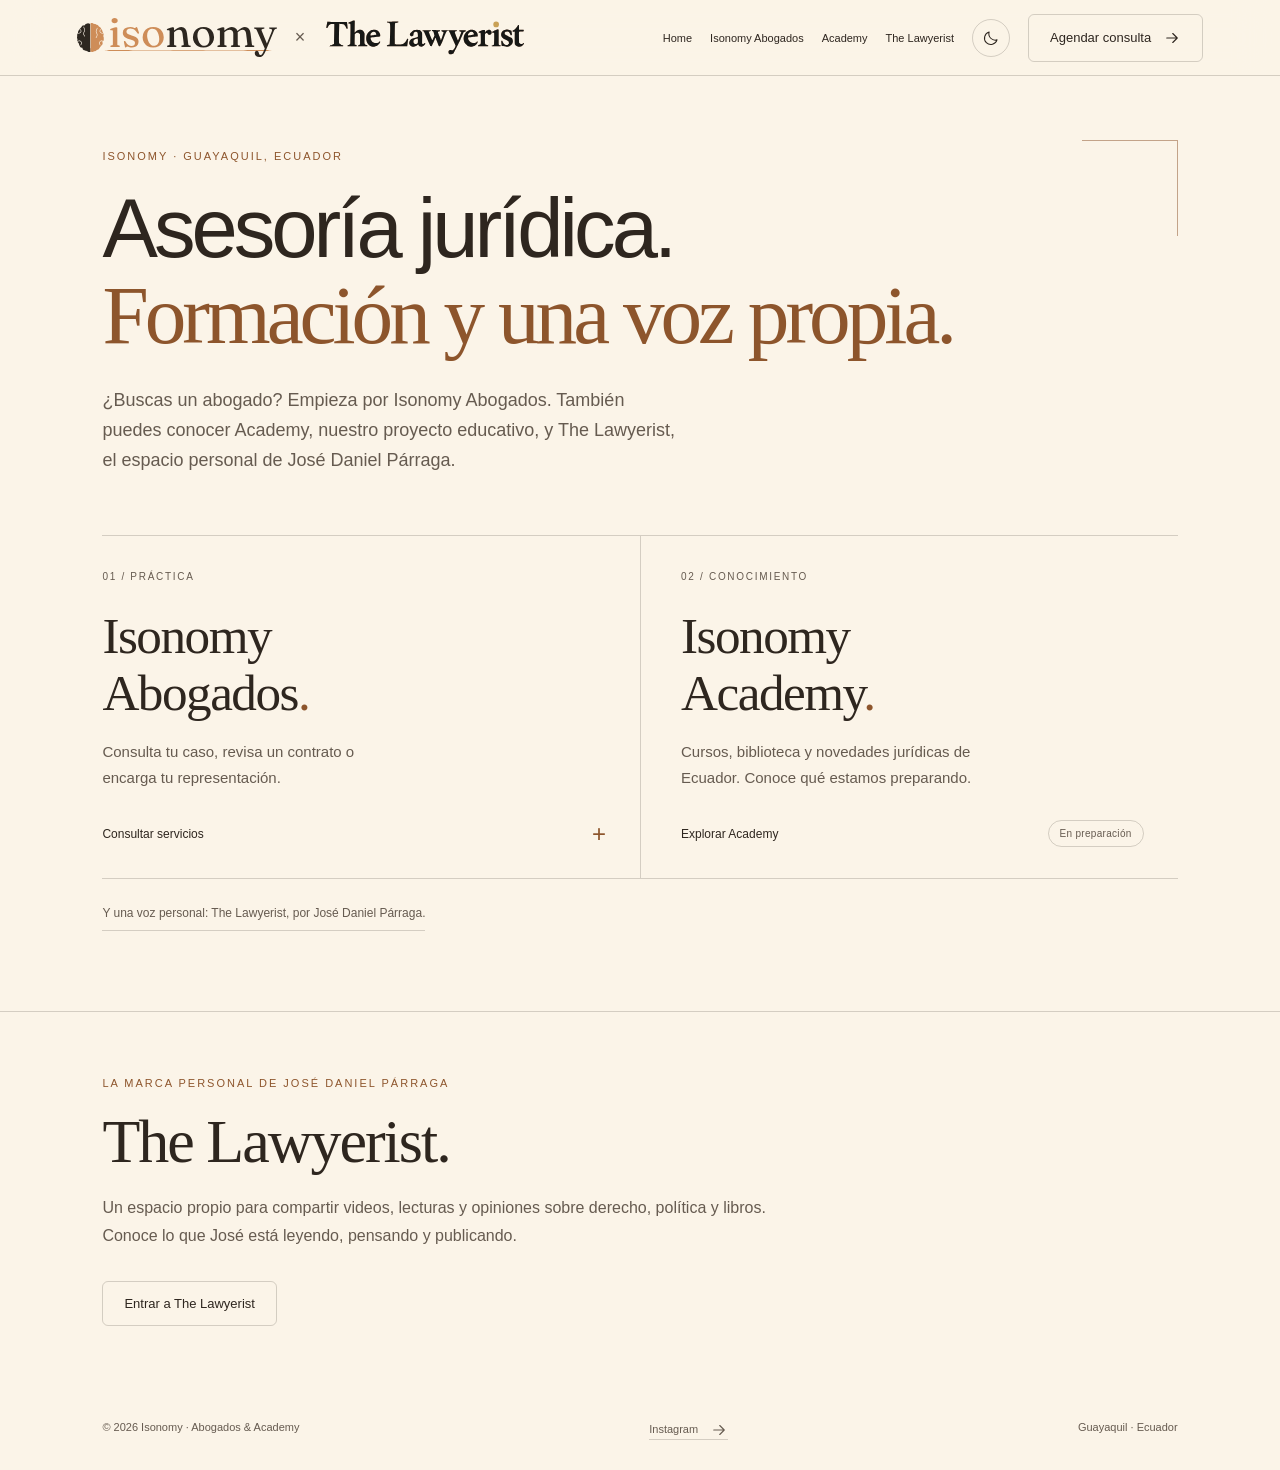
==== index.html @ 2bca85eb "Restore previous typefaces with upright heading emphasis" ====
<!doctype html><html lang="es"><head><meta charset="utf-8"><meta name="viewport" content="width=device-width,initial-scale=1"><title>Isonomy · Abogados y Academy</title><meta name="description" content="Estudio jurídico en Guayaquil y proyecto de formación jurídica. Conoce Isonomy Abogados, Academy y The Lawyerist."><link rel="icon" href="/assets/favicon.png"><link rel="canonical" href="https://isonomy.ec/"><script>try{const t=localStorage.getItem('isonomy-theme');document.documentElement.dataset.theme=t==='light'||t==='dark'?t:(matchMedia('(prefers-color-scheme:dark)').matches?'dark':'light')}catch(e){}</script><style>
:root{--bg:#101213;--ink:#eff0ed;--muted:#9b9f9f;--copper:#bb9270}*{box-sizing:border-box}html{scroll-behavior:smooth}body{margin:0;background:var(--bg);color:var(--ink);font-family:Arial,Helvetica,sans-serif}a{color:inherit;text-decoration:none}nav{height:76px;position:fixed;inset:0 0 auto;z-index:20;padding:0 6%;display:flex;align-items:center;justify-content:space-between;background:#101213dc;backdrop-filter:blur(20px);border-bottom:1px solid #ffffff16}.brand{font-size:28px;letter-spacing:-1.7px;font-weight:600}.links{display:flex;gap:27px;align-items:center;font-size:12px}.button{display:inline-flex;align-items:center;justify-content:center;padding:14px 21px;border:1px solid #ffffff35;border-radius:6px;font-size:13px}.button.primary{background:var(--ink);color:var(--bg);border-color:var(--ink)}.scroll-story{height:340svh;position:relative}.stage{position:sticky;top:0;height:100svh;overflow:hidden;display:flex;align-items:center;justify-content:center;background:radial-gradient(ellipse at 65% 55%,#35302980,transparent 60%)}.stagecopy{position:absolute;left:8%;top:23%;width:45%;z-index:2}.eyebrow{font-size:11px;letter-spacing:2px;text-transform:uppercase;color:var(--copper)}h1{font-size:clamp(48px,6vw,88px);line-height:1.01;letter-spacing:-5px;margin:20px 0;font-weight:500}.stagecopy p{font-size:16px;line-height:1.7;max-width:350px;color:var(--muted)}.scene{position:absolute;left:53%;top:27%;width:36vw;height:36vw;max-height:470px;max-width:470px;perspective:1000px}.frame{position:absolute;inset:10%;border:1px solid #bb927085;transform:rotate(45deg);box-shadow:0 0 55px #bb92700a}.frame:nth-child(2){inset:20%;border-color:#eff0ed70}.frame:nth-child(3){inset:30%;background:#bb927018}.axis{position:absolute;width:1px;background:linear-gradient(transparent,#bb9270,transparent);height:140%;top:-20%;left:50%;transform:rotate(45deg)}.chapter{position:absolute;inset:0;display:flex;align-items:center;justify-content:center;pointer-events:none;text-align:center;opacity:0;z-index:3}.chapter h2{font-size:clamp(42px,6vw,86px);line-height:1.04;letter-spacing:-3px;font-weight:500;margin:20px 0}.chapter p{color:var(--muted);max-width:500px;margin:24px auto;line-height:1.8}.chapter span{color:var(--copper)}.progress{position:absolute;bottom:34px;left:8%;right:8%;display:flex;justify-content:space-between;font-size:10px;letter-spacing:1.5px;color:#a3a5a3}.progress-track{position:absolute;bottom:0;height:2px;width:100%;background:#ffffff10}.progress-track i{display:block;height:100%;width:0;background:var(--copper)}section[id]{scroll-margin-top:76px}.content{padding:110px 8%}.head{display:flex;justify-content:space-between;align-items:end;gap:45px;margin-bottom:60px}h2{font-size:clamp(36px,4.5vw,64px);line-height:1.1;letter-spacing:-2px;font-weight:500;margin:20px 0}.head p{max-width:350px;line-height:1.8;color:var(--muted);font-size:15px}.services{background:#ededE7;color:#1d2325}.services .head p,.services article p{color:#666d6d}.services article{padding:34px 0;border-top:1px solid #1d232526;display:grid;grid-template-columns:55px 1fr 1fr;gap:24px}.services article span{color:#8e6748;font-size:12px}h3{font-size:25px;font-weight:400;letter-spacing:-.8px;margin:0}.services article p{margin:0;font-size:14px;line-height:1.8}.about{display:grid;grid-template-columns:1fr 1fr;gap:10%;align-items:center}.about img{width:100%;max-height:620px;object-fit:contain}.about p{color:var(--muted);line-height:1.9;font-size:15px}.lawyerist{border-top:1px solid #ffffff16}.media-grid{display:grid;grid-template-columns:1fr 1fr;gap:40px}.video-box{display:grid;grid-template-columns:minmax(180px,290px) 1fr;gap:28px;align-items:center}.video-box video{width:100%;aspect-ratio:9/16;object-fit:contain;background:#000;border-radius:10px}.media-copy p{font-size:14px;line-height:1.8;color:var(--muted)}.social-list{display:flex;flex-direction:column;justify-content:center}.social-list a{padding:27px 0;border-bottom:1px solid #ffffff20;font-size:19px;line-height:1.5}.social-list a small{display:block;color:var(--copper);font-size:10px;letter-spacing:1.5px;margin-bottom:8px}.contact{background:#bb9270;color:#171b1d;padding:110px 8%;display:flex;justify-content:space-between;align-items:center;gap:40px}.contact p{line-height:1.7}.contact .eyebrow{color:#46382c}.contact .button{background:#171b1d;color:white;border:none}.contact h2{font-size:clamp(45px,6vw,85px)}footer{padding:30px 8%;display:flex;justify-content:space-between;gap:20px;color:var(--muted);font-size:11px}.reveal{transition:opacity .75s,transform .75s}.js .reveal.visible{opacity:1;transform:none}a:focus-visible{outline:2px solid var(--copper);outline-offset:5px}@media(max-width:850px){.links a:not(.button){display:none}.stagecopy{left:7%;top:18%;width:86%}h1{font-size:58px;letter-spacing:-3px}.scene{top:54%;left:25%;width:50vw;height:50vw}.stagecopy p{font-size:14px}.stagecopy .button{padding:11px 16px}.chapter{padding:0 7%}.chapter h2{font-size:48px}.chapter p{font-size:14px}.content{padding:75px 7%}.head{display:block;margin-bottom:40px}.services article{grid-template-columns:25px 1fr;gap:15px}.services article p{grid-column:2}.about{grid-template-columns:1fr;gap:40px}.about img{max-height:470px}.media-grid{grid-template-columns:1fr}.video-box{grid-template-columns:1fr}.video-box video{max-width:330px;margin:auto}.contact{display:block;padding:75px 7%}footer{flex-wrap:wrap}.scroll-story{height:300svh}}@media(prefers-reduced-motion:reduce){html{scroll-behavior:auto}.scroll-story{height:100svh}.chapter{display:none}.js .reveal{opacity:1;transform:none;transition:none}}

/* Identidad y continuidad — 07/10/2026 */
:root{--bg:#211e1b;--ink:#fcf7ec;--muted:#bbb3a8;--copper:#ce8d58}
nav{background:#211e1bef}.brand img{display:block;width:210px;height:auto}.scroll-story{height:340svh}.stage{background:radial-gradient(ellipse at 72% 50%,#51403265,transparent 65%)}.stage:after{content:"";position:absolute;inset:auto 0 0;height:160px;background:linear-gradient(transparent,var(--bg));pointer-events:none}.scene{top:30%;left:58%;width:32vw;height:32vw;max-width:470px;max-height:470px}.frame{border-color:#ce8d5855;box-shadow:none}.frame:nth-child(2){border-color:#fcf7ec60}.frame:nth-child(3){background:transparent}.frame span{position:absolute;top:-20px;left:12px;letter-spacing:2px;font-size:9px;color:var(--muted)}.thinking{position:absolute;inset:25%;width:50%;height:50%;object-fit:contain;opacity:.12;filter:drop-shadow(0 0 20px #ce8d5814)}.axis{opacity:.3}.scene-caption{position:absolute;bottom:-45px;width:100%;text-align:center;font-size:11px;letter-spacing:1px;color:var(--muted)}.personal-credit{display:block;margin-top:24px;color:var(--muted);font-size:11px;line-height:1.7}.chapter{inset:auto;left:8%;top:30%;width:46%;height:auto;text-align:left;display:block}.chapter h2{font-size:clamp(38px,4.7vw,70px)}.chapter p{margin:24px 0;max-width:400px}.progress-track{display:none}.services{background:var(--bg);color:var(--ink);padding-top:80px}.services .head p,.services article p{color:var(--muted)}.services article{border-color:#fcf7ec25}.services article span{color:var(--copper)}.about{position:relative;border-top:1px solid #fcf7ec16}.about img{height:auto;border-radius:3px}.mirror{transform:scaleX(-1)}.lawyerist{background:#f3e5b0;color:#29231c;border:0}.lawyerist .head p,.lawyerist .media-copy p{color:#625a46}.lawyerist .eyebrow,.lawyerist .social-list a small{color:#79532e}.lawyerist-logo{width:min(300px,75vw);height:auto;display:block;margin-bottom:24px}.lawyerist .social-list a{border-color:#29231c30}.contact{background:#29231c;color:var(--ink);border-top:1px solid #ce8d5850}.contact .eyebrow{color:var(--copper)}.contact .button{background:var(--ink);color:var(--bg)}
@media(max-width:850px){nav{height:70px;padding:0 7%}.brand img{width:160px}.links{gap:10px}.links .button{font-size:11px;padding:11px}.scroll-story{height:310svh}.stagecopy{top:15%;width:86%}h1{font-size:clamp(40px,8vw,58px);letter-spacing:-2px}.stagecopy p{max-width:330px}.personal-credit{margin-top:16px;font-size:10px}.scene{top:62%;left:32%;width:36vw;height:36vw}.scene-caption{bottom:-27px;font-size:9px}.chapter{left:7%;top:20%;width:86%;padding:0}.chapter h2{font-size:clamp(38px,7vw,52px)}.chapter p{max-width:350px}.frame span{font-size:7px;top:-15px}.thinking{inset:20%;width:60%;height:60%}.progress{font-size:8px;bottom:18px}.services{padding-top:60px}}
@media(prefers-reduced-motion:reduce){.scroll-story{height:100svh}.thinking{opacity:1}.frame,.axis{display:none}.chapter{display:none}}

/* Continuous document scroll and paired identity themes */
:root{color-scheme:dark;--line:#fcf7ec28;--nav:#211e1bef;--panel:#29231c;--law-bg:#29251d;--law-ink:#fcf7ec;--law-muted:#c8bca4;--accent:#ce8d58}
:root[data-theme="light"]{color-scheme:light;--bg:#fcf7ec;--ink:#29231c;--muted:#625b51;--copper:#8d552c;--line:#29231c30;--nav:#fcf7ecef;--panel:#f0e9dc;--law-bg:#f3e5b0;--law-ink:#29231c;--law-muted:#625a46;--accent:#9c6035}
nav{background:var(--nav);border-color:var(--line);gap:20px}.collaboration{display:flex;align-items:center;gap:22px;flex-shrink:0}.brand-separator{font-size:18px;color:var(--muted);font-weight:300}.theme-logo{display:block}.theme-logo img{display:block;width:100%;height:auto}.logo-light{display:none!important}[data-theme="light"] .logo-light{display:block!important}[data-theme="light"] .logo-dark{display:none!important}.isonomy-lockup{width:210px}.partner-brand .lawyerist-lockup{width:140px}.theme-toggle{width:38px;height:38px;border:1px solid var(--line);border-radius:50%;color:var(--ink);background:transparent;font-size:20px;cursor:pointer}.button{border-color:var(--line)}.button:focus-visible,.theme-toggle:focus-visible{outline:2px solid var(--copper);outline-offset:5px}.scroll-story{height:auto;overflow:clip}.story-row{position:relative;min-height:88svh;display:grid;grid-template-columns:1.15fr 1fr;align-items:center;gap:7%;padding:110px 8% 70px}.hero-row{min-height:100svh;padding-top:135px}.stagecopy{position:relative;left:auto;top:auto;width:auto}.scene{position:relative;left:auto;top:auto;width:100%;height:auto;aspect-ratio:1;max-width:470px;max-height:none;justify-self:center}.thinking{position:absolute;inset:25%;width:50%;height:50%;opacity:.24;filter:none}.frame{border-color:var(--line);transform:rotate(25deg)}.frame:nth-child(2){border-color:var(--muted)}.frame:nth-child(3){border-color:var(--copper);background:transparent}.process-copy h2{font-size:clamp(38px,4.5vw,68px)}.process-copy h2 span{color:var(--copper)}.process-copy p{max-width:430px;line-height:1.9;color:var(--muted);font-size:16px}.process-row{border-top:1px solid var(--line)}.scene-caption{bottom:-20px;color:var(--muted)}.scene-1 .thinking{opacity:.65}.scene-2 .thinking{opacity:1}.scene-2 .frame{opacity:.18}.services,.about,.contact{border-color:var(--line)}.services article{border-color:var(--line)}.contact{background:var(--panel)}.lawyerist{background:var(--law-bg);color:var(--law-ink)}.lawyerist .head p,.lawyerist .media-copy p{color:var(--law-muted)}.lawyerist .eyebrow,.lawyerist .social-list a small{color:var(--copper)}.lawyerist .social-list a{border-color:var(--line)}.lawyerist-logo .lawyerist-lockup{width:min(300px,75vw)}
@media(max-width:1150px){.links{gap:14px}.links>a:not(.button){display:none}.collaboration{gap:15px}}
@media(max-width:650px){nav{height:94px;padding:12px 6%;align-items:center;gap:10px}.collaboration{gap:10px;flex-wrap:wrap;max-width:215px}.isonomy-lockup{width:155px}.brand img{width:100%}.partner-brand .lawyerist-lockup{width:103px}.brand-separator{font-size:13px}.partner-brand{flex-basis:100%;margin-left:28px}.brand-separator{position:absolute;top:56px;left:6%}.links{gap:7px}.links .button{max-width:95px;font-size:10px;padding:10px;line-height:1.4}.theme-toggle{width:31px;height:31px;font-size:16px;flex-shrink:0}.story-row{min-height:auto;grid-template-columns:1fr;gap:45px;padding:75px 7%}.hero-row{padding-top:145px}.stagecopy{top:auto;left:auto;width:auto}.scene{top:auto;left:auto;width:min(70vw,320px);margin:0 auto 20px}.process-copy h2{font-size:38px}.process-copy p{font-size:14px}.scene-caption{font-size:10px;bottom:-17px}.thinking{inset:25%;width:50%;height:50%}section[id]{scroll-margin-top:94px}.content{padding:75px 7%}}
@media(prefers-reduced-motion:reduce){.scroll-story{height:auto}.frame{display:block;transform:none!important}.thinking{opacity:1}.scene{transform:none!important}}
.video-gallery{display:grid;grid-template-columns:repeat(3,minmax(0,1fr));gap:42px 32px}.video-card video{width:100%;aspect-ratio:9/16;object-fit:contain;border-radius:8px;background:#000}.video-card .eyebrow{margin:20px 0 12px}.video-card h3{font-size:22px;line-height:1.35}.video-note{margin:45px 0 20px;color:var(--law-muted);font-size:13px;line-height:1.8}.lawyerist .social-list{display:grid;grid-template-columns:1fr 1fr;gap:0 35px}.lawyerist .social-list a{font-size:16px}@media(max-width:850px){.video-gallery{grid-template-columns:repeat(2,minmax(0,1fr));gap:32px 20px}}@media(max-width:550px){.video-gallery{grid-template-columns:1fr}.video-card{max-width:330px;margin:auto;width:100%}.lawyerist .social-list{grid-template-columns:1fr}.video-card h3{font-size:21px}}
/* Inmersión: un gráfico compartido, textos que recorren la página */
.collaboration{gap:18px}.isonomy-lockup{width:200px}.partner-brand .lawyerist-lockup{width:205px}.brand img{width:100%}.links{gap:18px}.link-icon{width:18px;height:18px;flex-shrink:0;vertical-align:middle;margin-left:12px;transition:transform .25s}.button:hover .link-icon,.social-list a:hover .link-icon{transform:translateX(3px)}
.scroll-story{display:grid;grid-template-columns:1.1fr 1fr;position:relative;overflow:visible;padding:0 8%;gap:5%;height:auto}.story-narrative{grid-column:1;grid-row:1;min-width:0}.story-row{display:flex;min-height:105svh;padding:125px 0 75px;gap:0;align-items:center}.hero-row{min-height:105svh}.process-row{border:none}.stagecopy,.process-copy{width:100%;position:relative}.stagecopy p{max-width:440px;font-size:16px}.stagecopy h1{font-size:clamp(40px,4.4vw,68px);letter-spacing:-2.6px;line-height:1.06}.process-copy h2{font-size:clamp(36px,4vw,60px)}.personal-credit{font-size:12px;max-width:360px}.visual-stage{grid-column:2;grid-row:1;position:sticky;top:0;height:100svh;display:flex;align-items:center;justify-content:center;align-self:start;overflow:hidden;pointer-events:none}.scene{width:100%;max-width:470px;margin:0;will-change:transform}.frame{transition:none}.thinking{opacity:1}.scene-caption{line-height:1.7;bottom:-25px;letter-spacing:.4px;font-size:11px}.lawyerist .head p{max-width:430px}.social-list .link-icon{width:16px}.services{padding-top:80px;border-top:1px solid var(--line)}
@media(max-width:1150px){.collaboration{gap:14px}.isonomy-lockup{width:180px}.partner-brand .lawyerist-lockup{width:185px}}
@media(max-width:650px){nav{height:102px;padding:10px 6%;gap:10px}.collaboration{display:grid;grid-template-columns:14px 1fr;gap:8px 5px;max-width:none;flex-shrink:1}.brand{grid-column:2;grid-row:1}.isonomy-lockup{width:155px}.partner-brand{grid-column:2;grid-row:2;margin:0}.partner-brand .lawyerist-lockup{width:158px}.brand-separator{position:static;grid-column:1;grid-row:2;font-size:12px}.links{gap:8px}.links .button{font-size:11px;max-width:none;padding:10px 12px;white-space:nowrap}.links .button .link-icon{display:none}.theme-toggle{width:30px;height:30px}.scroll-story{display:grid;grid-template-columns:1fr;padding:0 7%;gap:0}.story-narrative{grid-column:1;grid-row:1}.visual-stage{grid-column:1;grid-row:1;top:102px;height:34svh;z-index:4;background:linear-gradient(var(--bg) 88%,transparent);align-items:center;padding:15px 0 30px}.scene{width:min(58vw,260px);max-width:260px}.scene-caption{bottom:-12px;font-size:9px}.frame span{font-size:7px}.story-row{min-height:105svh;padding:calc(34svh + 125px) 0 50px;align-items:center}.hero-row{min-height:110svh}.stagecopy h1{font-size:38px;letter-spacing:-1.5px}.stagecopy p,.process-copy p{font-size:14px;line-height:1.75}.process-copy h2{font-size:36px}.personal-credit{margin-top:16px;font-size:11px}.button{padding:13px 16px}.services{padding-top:60px}section[id]{scroll-margin-top:102px}}
@media(prefers-reduced-motion:reduce){.scroll-story{display:block}.visual-stage{display:none}.story-row{min-height:auto;padding:140px 0 65px}.process-row{padding-top:35px}.frame{transform:none!important}}

.film-preview{position:relative;aspect-ratio:4/5;background:#171815;border-radius:8px;overflow:hidden}.film-preview video{position:absolute;inset:0;width:100%;height:100%;aspect-ratio:auto;object-fit:contain;visibility:hidden}.film-cover{position:absolute;inset:0;width:100%;height:100%;border:0;padding:0;cursor:pointer;text-align:left;background:#171815;color:#fcf7ec;font-family:inherit}.film-cover>img{width:100%;height:100%;object-fit:cover;object-position:50% 28%;transition:transform .45s;filter:brightness(.9)}.film-cover:after{content:"";position:absolute;inset:0;background:linear-gradient(#15171255,transparent 28%,#17181550 48%,#171815ed 80%)}.film-brand{position:absolute;z-index:1;left:23px;top:22px;font-family:Georgia,serif;font-size:20px;letter-spacing:-.5px}.film-brand>span{display:inline-block;width:5px;height:5px;background:#ce8d58;border-radius:50%;margin-left:3px}.film-title{position:absolute;z-index:1;left:23px;right:23px;bottom:86px;font-size:clamp(22px,2.3vw,30px);line-height:1.15;font-weight:500;letter-spacing:-.8px}.film-play{position:absolute;z-index:1;bottom:23px;left:23px;width:40px;height:40px;border:1px solid #fcf7ec65;border-radius:50%;display:grid;place-items:center}.film-play svg{width:20px;height:20px}.film-caption{position:absolute;bottom:38px;left:76px;z-index:1;font-size:9px;letter-spacing:1.8px}.film-cover:hover>img{transform:scale(1.035)}.film-cover:focus-visible{outline:2px solid #ce8d58;outline-offset:-4px}.film-preview.is-playing video{visibility:visible}.film-preview.is-playing .film-cover{display:none}.sr-only{position:absolute;width:1px;height:1px;padding:0;margin:-1px;overflow:hidden;clip:rect(0,0,0,0);white-space:nowrap;border:0}.video-gallery{gap:26px}.video-card{min-width:0}@media(prefers-reduced-motion:reduce){.film-cover>img{transition:none}.film-cover:hover>img{transform:none}}@media(max-width:550px){.film-title{font-size:27px}}
.film-cover>img.mirror{transform:scaleX(-1);object-position:50% 38%}.film-cover:hover>img.mirror{transform:scaleX(-1) scale(1.035)}
/* Revision 4: causal scroll composition and clear topic covers */
html{--nav-height:76px}.theme-toggle{display:grid;place-items:center}.theme-toggle svg{width:18px;height:18px;stroke:currentColor;stroke-width:1.4;stroke-linecap:round;stroke-linejoin:round}.theme-moon{display:none}[data-theme="light"] .theme-sun{display:none}[data-theme="light"] .theme-moon{display:block}
.scroll-story{overflow:visible}.story-narrative{z-index:2}.visual-stage{top:var(--nav-height);height:calc(100svh - var(--nav-height));overflow:visible;background:none;padding:0;z-index:1}.scene{width:100%;max-width:540px;aspect-ratio:1;transform:none!important;margin:0;position:relative}.method-drawing{position:absolute;inset:0;width:100%;height:100%;color:var(--muted);overflow:visible}.scene .thinking{inset:35%;width:30%;height:30%;opacity:0;transform-origin:center}.method-network,.method-route,.route-end{opacity:0}.method-label{position:absolute;top:6%;width:100%;text-align:center;font-size:9px;letter-spacing:2px;color:var(--copper)}.scene-caption{bottom:5%;font-size:11px;letter-spacing:.2px}.story-row{border:0;min-height:95svh;padding:100px 0 70px}.hero-row{min-height:100svh;padding-top:135px}.process-row{min-height:90svh}.process-copy h2{font-size:clamp(36px,4.4vw,66px)}
.film-preview{aspect-ratio:4/5;border-radius:8px;box-shadow:0 1px 0 #ffffff0a}.film-cover{background:#eee3c5;color:#29231c}.film-cover>img{height:65%;position:absolute;top:0;left:0;object-fit:contain;object-position:center;filter:none;transform:none!important}.film-cover:after{display:none}.film-title{color:#29231c;left:24px;right:24px;bottom:76px;font-size:clamp(21px,2vw,29px);line-height:1.1;letter-spacing:-.7px}.film-brand{width:145px;top:20px;left:24px;font-size:0}.film-brand .logo-dark{display:none!important}.film-brand .logo-light{display:block!important}.film-play{width:34px;height:34px;left:24px;bottom:24px;border-color:#29231c55}.film-play svg{width:17px;height:17px}.film-caption{left:73px;bottom:34px;font-size:9px;letter-spacing:1.5px}.film-preview video{background:#111;object-fit:contain}.video-gallery{grid-template-columns:repeat(3,minmax(0,1fr));gap:24px}
@media(max-width:950px){.video-gallery{grid-template-columns:repeat(2,minmax(0,1fr))}.film-title{font-size:26px}}
@media(max-width:650px){nav{height:auto;min-height:94px;padding:12px 5%;gap:8px}.isonomy-lockup{width:142px}.partner-brand .lawyerist-lockup{width:146px}.links .button{padding:11px 10px;font-size:10px}.collaboration{gap:8px 3px}.theme-toggle{width:29px;height:29px}.links{gap:6px}.scroll-story{display:flex;flex-direction:column;padding:0 7%;gap:0}.story-narrative{display:contents}.story-row{min-height:auto;padding:56px 0 64px;order:2;display:block}.hero-row{order:0;padding-top:calc(var(--nav-height) + 50px);padding-bottom:20px;min-height:auto}.visual-stage{order:1;position:sticky;top:var(--nav-height);height:min(84vw,350px);min-height:0;width:calc(100% + 16.4%);align-self:stretch;aspect-ratio:auto;z-index:3;padding:0;margin:0 -8.2%;background:var(--bg);overflow:visible;display:grid;place-items:center;justify-items:center;border-bottom:1px solid var(--line)}.scene{width:min(72vw,310px);max-width:310px;margin:0;height:auto;aspect-ratio:1}.method-label{top:8%;font-size:7px;letter-spacing:1.4px}.scene-caption{bottom:7%;font-size:9px}.process-row{padding-top:50px;padding-bottom:95px}.process-copy h2{font-size:38px}.process-copy p{font-size:15px}.stagecopy h1{font-size:43px;letter-spacing:-1.8px}.stagecopy p{font-size:15px}.services{padding-top:60px}.film-title{font-size:27px}.video-gallery{grid-template-columns:1fr;gap:22px}.film-preview{aspect-ratio:4/5}.film-cover>img{height:63%}.film-brand{width:160px}section[id]{scroll-margin-top:var(--nav-height)}}
@media(max-width:360px){.isonomy-lockup{width:124px}.partner-brand .lawyerist-lockup{width:128px}.links .button{font-size:9px;padding:9px 7px}.theme-toggle{width:26px;height:26px}.stagecopy h1{font-size:38px}}
@media(prefers-reduced-motion:reduce){.visual-stage{position:relative;top:auto;display:grid}.method-network,.method-route,.route-end{stroke-dashoffset:0!important}.story-row{min-height:auto}.scene *{transition:none}.scroll-story{overflow:visible}}

/* Arquitectura Isonomy: práctica, conocimiento y voz personal */
.gateway{padding-top:150px;padding-bottom:80px}.gateway-heading{max-width:1000px}.gateway h1{font-size:clamp(45px,6.5vw,96px);letter-spacing:-4px;line-height:1.03;margin:24px 0 28px}.gateway h1 em{font-family:Georgia,serif;font-weight:400;color:var(--copper)}.gateway-heading>p{max-width:580px;font-size:18px;line-height:1.65;color:var(--muted)}.gateway-doors{display:grid;grid-template-columns:1fr 1fr;margin-top:60px;border-top:1px solid var(--line);border-bottom:1px solid var(--line)}.area-door{padding:30px 34px 30px 0;position:relative}.area-door+ .area-door{padding-left:40px;border-left:1px solid var(--line)}.door-index,.editorial-heading{font-size:10px;letter-spacing:1.7px;color:var(--muted)}.area-door h2{font-family:Georgia,serif;font-size:clamp(34px,4vw,55px);letter-spacing:-1.5px;margin:24px 0 18px}.door-dot{color:var(--copper)}.area-door p{max-width:310px;line-height:1.7;font-size:15px;color:var(--muted)}.door-action{display:flex;align-items:center;justify-content:space-between;gap:14px;margin-top:30px;font-size:12px}.door-action>span:not(.status){font-size:24px;color:var(--copper)}.area-door:hover{background:var(--panel)}.gateway-personal{display:inline-block;margin-top:24px;color:var(--muted);font-size:12px;line-height:1.7}.status{display:inline-block;border:1px solid var(--line);border-radius:30px;padding:7px 11px;font-size:10px;color:var(--muted);letter-spacing:.3px}.academy{background:var(--panel);border-top:1px solid var(--line);border-bottom:1px solid var(--line)}.academy .head p{max-width:430px}.academy-grid{display:grid;grid-template-columns:repeat(3,1fr);gap:35px}.academy-grid article{border-top:1px solid var(--line);padding:20px 0}.academy-number{font-size:11px;color:var(--copper)}.academy-grid h3{font-family:Georgia,serif;font-size:32px;margin:25px 0 18px}.academy-grid p{font-size:14px;line-height:1.8;color:var(--muted);min-height:105px}.academy-note{font-size:12px;line-height:1.7;color:var(--muted);margin:45px 0 0;max-width:700px}.library-art,.course-art,.community-art{height:140px;margin:25px 0;position:relative;display:flex;align-items:end;justify-content:center;gap:8px;color:var(--copper)}.library-art i{display:block;width:25px;height:90px;border:1px solid var(--muted);border-radius:1px;position:relative}.library-art i:before{content:'';position:absolute;left:5px;right:5px;top:12px;border-top:1px solid var(--copper)}.library-art i:nth-child(2){height:112px}.library-art i:nth-child(3){height:102px;background:var(--copper);opacity:.6}.library-art i:last-child{transform:rotate(-12deg);transform-origin:bottom;height:104px}.course-art{align-items:center;flex-direction:column;border:1px solid var(--line);max-width:230px;margin-left:auto;margin-right:auto;font-size:10px;letter-spacing:2px}.course-art svg{width:40px;height:40px;margin-top:15px}.community-art{align-items:center}.community-art i{position:absolute;border:1px solid var(--muted);width:95px;height:95px;border-radius:50%;left:calc(50% - 65px)}.community-art i:nth-child(2){left:calc(50% - 30px);border-color:var(--copper)}.community-art i:nth-child(3){width:8px;height:8px;background:var(--copper);border:0;left:calc(50% - 4px);top:calc(50% - 4px)}.community-art span{position:absolute;bottom:0;font-size:9px;letter-spacing:2px}.lawyerist .head p{max-width:430px}.editorial-heading{display:flex;justify-content:space-between;gap:20px;margin:15px 0 25px;padding-top:25px;border-top:1px solid var(--line)}.film-cover{background:#211e1b;color:#fcf7ec}.film-cover>img{height:100%;object-fit:cover;object-position:center;filter:none;transform:none!important}.film-cover:after{display:block;background:linear-gradient(180deg,#17141090 0%,transparent 35%,#17141040 48%,#171410ed 100%)}.film-title{color:#fcf7ec;font-size:clamp(23px,2.2vw,32px);bottom:85px}.film-brand{width:165px}.film-brand .logo-dark{display:block!important}.film-brand .logo-light{display:none!important}.film-play{border-color:#fcf7ec80;width:38px;height:38px}.film-caption{left:78px;bottom:36px}.film-preview{border-radius:5px}.film-cover:hover>img{transform:scale(1.025)!important}.channel-grid{display:grid;grid-template-columns:repeat(3,1fr);gap:25px}.channel-grid>*{padding:28px 24px;border:1px solid var(--line)}.channel-grid small{font-size:10px;letter-spacing:2px;color:var(--copper)}.channel-grid h3{font-family:Georgia,serif;font-size:27px;margin:25px 0 16px}.channel-grid p{font-size:14px;line-height:1.8;color:var(--law-muted)}.channel-grid a>span{font-size:12px;display:block;margin-top:25px}.channels-heading{margin-top:60px}.lawyerist .social-list{margin-top:25px}.about img{max-height:470px}.links>a:not(.button){font-size:11px;white-space:nowrap}
@media(max-width:1150px){.links>a:not(.button){display:none}}
@media(max-width:650px){.gateway{padding-top:calc(var(--nav-height) + 45px);padding-bottom:55px}.gateway h1{font-size:46px;letter-spacing:-2px}.gateway-heading>p{font-size:16px}.gateway-doors{grid-template-columns:1fr;margin-top:35px}.area-door{padding:25px 0}.area-door+ .area-door{padding:25px 0;border-left:0;border-top:1px solid var(--line)}.area-door h2{font-size:39px}.area-door h2 br{display:block}.academy-grid,.channel-grid{grid-template-columns:1fr}.academy-grid{gap:10px}.academy-grid article{display:grid;grid-template-columns:1fr 110px;column-gap:12px}.academy-number{grid-column:1}.academy-grid h3{grid-column:1;grid-row:2;margin:18px 0}.academy-grid p{grid-column:1/-1;min-height:0}.academy-grid .status{justify-self:start;grid-column:1/-1}.library-art,.course-art,.community-art{grid-column:2;grid-row:1/3;width:110px;height:100px;margin:0;transform:scale(.75);transform-origin:center}.editorial-heading{line-height:1.6}.editorial-heading span:last-child{display:none}.film-title{font-size:27px}.film-preview{aspect-ratio:4/5}.film-cover>img{height:100%}.gateway-personal{font-size:12px}}

/* Review: clear routes, accessible mobile navigation and editorial portraits. */
.practice-title{font-size:clamp(40px,4.4vw,68px);letter-spacing:-2.6px;line-height:1.06}
.gateway{position:relative}.gateway:before{content:'';position:absolute;right:8%;top:140px;width:95px;height:95px;border-top:1px solid var(--copper);border-right:1px solid var(--copper);opacity:.5;pointer-events:none}.gateway-heading{position:relative}.gateway h1{max-width:1050px}.gateway-personal{border-bottom:1px solid var(--line);padding-bottom:7px}.gateway-personal:hover{color:var(--ink)}
.menu-toggle{display:none}.video-filters{display:flex;flex-wrap:wrap;gap:8px;margin:0 0 30px}.video-filters button{font:inherit;font-size:12px;padding:10px 17px;border:1px solid var(--line);border-radius:24px;background:transparent;color:var(--law-ink);cursor:pointer}.video-filters button[aria-pressed=true]{background:var(--law-ink);color:var(--law-bg)}button:focus-visible{outline:2px solid var(--copper);outline-offset:4px}.video-card[hidden]{display:none}.film-cover>img{object-position:50% 30%}.film-brand{width:min(165px,60%)}.film-title{font-size:clamp(22px,2vw,30px)}
@media(max-width:1150px){nav{flex-wrap:wrap}.menu-toggle{display:flex;flex-direction:column;gap:6px;justify-content:center;align-items:center;width:42px;height:42px;background:transparent;border:1px solid var(--line);border-radius:50%;color:var(--ink);margin-left:auto}.menu-toggle span{display:block;width:17px;height:1px;background:currentColor}.links>a:not(.button){display:none}nav.menu-open .links{position:absolute;top:100%;left:0;right:0;padding:22px 7%;background:var(--bg);border-bottom:1px solid var(--line);display:flex;flex-wrap:wrap;gap:22px}nav.menu-open .links>a:not(.button){display:block;font-size:15px}.collaboration{flex-shrink:0}}
@media(max-width:650px){.gateway:before{display:none}nav{height:94px;flex-wrap:nowrap}.collaboration{gap:6px 3px}.links{gap:0}.links>.button{display:none}.menu-toggle{width:32px;height:32px;flex-shrink:0}.theme-toggle{width:30px;height:30px}nav.menu-open .links>.button{display:inline-flex}nav.menu-open .theme-toggle{display:none}.practice-title{font-size:39px;letter-spacing:-1.5px}.video-card{max-width:440px}.film-title{font-size:28px}.gateway h1{font-size:clamp(38px,10.5vw,54px)}.film-cover>img{height:100%}.about img{max-height:350px}.editorial-heading span:first-child{display:block}}

/* Separate destinations, longer reading and explicit service scope. */
.page-intro{padding:155px 8% 75px;max-width:1400px;margin:auto}.breadcrumb{display:inline-block;color:var(--muted);font-size:12px;margin-bottom:40px;border-bottom:1px solid var(--line);padding-bottom:6px}.page-intro h1{font-size:clamp(44px,6vw,82px);letter-spacing:-3px;max-width:950px;line-height:1.06}.page-intro .intro-text{font-size:19px;line-height:1.75;color:var(--muted);max-width:750px}.page-intro .status{margin-top:15px}.section-jump{display:flex;gap:12px;flex-wrap:wrap;margin-top:30px}.section-jump a{padding:10px 0;margin-right:18px;border-bottom:1px solid var(--line);font-size:13px}.reading-section{padding:80px 8%;border-top:1px solid var(--line)}.reading-section .section-head{display:grid;grid-template-columns:1fr 1fr;gap:7%;align-items:start;margin-bottom:45px}.reading-section h2{font-size:clamp(34px,4vw,55px);margin-top:12px}.reading-section p{font-size:16px;line-height:1.85;color:var(--muted);max-width:720px}.reading-section h3{font-size:25px;margin:0 0 15px}.detail-grid{display:grid;grid-template-columns:1fr 1fr;gap:40px 65px}.detail-grid article{padding-top:25px;border-top:1px solid var(--line)}.detail-grid p{font-size:15px}.detail-grid ul{padding-left:18px;line-height:1.85;font-size:14px;color:var(--muted)}.plain-list{list-style:none;padding:0;counter-reset:step}.plain-list li{display:grid;grid-template-columns:50px 1fr;gap:15px;padding:25px 0;border-top:1px solid var(--line);counter-increment:step}.plain-list li:before{content:'0' counter(step);font-size:12px;color:var(--copper)}.plain-list strong{font-size:21px;font-weight:400}.plain-list p{font-size:15px;margin:10px 0 0}.faq{max-width:950px}.faq details{border-top:1px solid var(--line);padding:22px 0}.faq summary{font-size:19px;cursor:pointer;line-height:1.5}.faq details p{font-size:15px}.page-note{padding:30px;border-left:2px solid var(--copper);background:var(--panel);margin-top:30px}.page-note p{margin:0}.reading-section.tinted{background:var(--panel)}.gateway h1{max-width:1000px}.gateway-context{max-width:730px;padding:20px 0;color:var(--muted);line-height:1.85}.gateway-doors .area-door h2 br{display:block}.page-intro+.scroll-story .hero-row{min-height:80svh;padding-top:60px}.links a[aria-current=page]{color:var(--copper);text-decoration:underline;text-underline-offset:6px}footer a{border-bottom:1px solid var(--line)}
@media(max-width:650px){.page-intro{padding:135px 7% 50px}.page-intro h1{font-size:43px;letter-spacing:-1.8px}.page-intro .intro-text{font-size:17px}.breadcrumb{margin-bottom:28px}.reading-section{padding:55px 7%}.reading-section .section-head,.detail-grid{grid-template-columns:1fr;gap:22px}.reading-section .section-head{margin-bottom:25px}.reading-section p{font-size:15px}.detail-grid{gap:30px}.reading-section h2{font-size:36px}.plain-list li{grid-template-columns:30px 1fr}.page-note{padding:20px}.page-intro+.scroll-story .hero-row{min-height:auto;padding-top:35px}.faq summary{font-size:18px}}

.personal-nav .personal-wordmark{display:block;width:260px;max-width:65%}.personal-wordmark .theme-logo{display:block;width:100%}.personal-wordmark img{width:100%;height:auto}.personal-site .lawyerist{padding-top:170px}.personal-site .lawyerist h1{font-family:Georgia,serif;font-size:clamp(42px,5vw,76px);font-weight:400;line-height:1.08;letter-spacing:-2px}.personal-site .lawyerist-logo{display:none}.personal-site .section-jump{margin:30px 0 65px}.personal-site #videos,.personal-site #publicaciones{scroll-margin-top:140px}.personal-site .eyebrow{color:#b49a51}.personal-site .film-brand{color:inherit}.home-personal{padding:65px 8%;border-top:1px solid var(--line)}.home-personal h2{font-family:Georgia,serif;font-weight:400;font-size:clamp(38px,5vw,62px);margin:18px 0}.home-personal p{max-width:680px;line-height:1.8;color:var(--muted);margin-bottom:30px}@media(max-width:650px){.personal-site .lawyerist{padding-top:135px}.personal-nav .personal-wordmark{width:215px}.personal-site .lawyerist h1{font-size:43px}.personal-site .section-jump{margin-bottom:45px}}
</style><link rel="stylesheet" href="/assets/page-identities.css?v=2"><link rel="stylesheet" href="/assets/typography.css?v=2"></head><body class="page-home"><nav><div class="collaboration"><a class="brand" href="/" aria-label="Isonomy, inicio"><span class="theme-logo isonomy-lockup"><img class="logo-dark" src="/assets/brand-1bfff3ba1e45.svg" alt="Isonomy"><img class="logo-light" src="/assets/brand-79583df23917.svg" alt="Isonomy"></span></a><span class="brand-separator" aria-hidden="true">×</span><a class="partner-brand" href="/the-lawyerist/" aria-label="The Lawyerist, marca personal de José Daniel Párraga"><span class="theme-logo lawyerist-lockup"><img class="logo-dark" src="/assets/brand-9d007f1f7aeb.svg" alt="The Lawyerist"><img class="logo-light" src="/assets/brand-e1b86bc1aedf.svg" alt="The Lawyerist"></span></a></div><button class="menu-toggle" type="button" aria-label="Abrir menú" aria-expanded="false" aria-controls="site-links"><span></span><span></span></button><div class="links" id="site-links"><a href="/">Home</a><a href="/abogados/">Isonomy Abogados</a><a href="/academy/">Academy</a><a href="/the-lawyerist/">The Lawyerist</a><button class="theme-toggle" type="button" aria-label="Cambiar a modo claro" title="Cambiar a modo claro"><svg class="theme-sun" viewBox="0 0 24 24" fill="none" aria-hidden="true"><circle cx="12" cy="12" r="3.5"/><path d="M12 2v2m0 16v2M2 12h2m16 0h2M5 5l1.4 1.4m11.2 11.2L19 19M5 19l1.4-1.4M17.6 6.4L19 5"/></svg><svg class="theme-moon" viewBox="0 0 24 24" fill="none" aria-hidden="true"><path d="M20 14.5A8.5 8.5 0 019.5 4 8.5 8.5 0 1020 14.5z"/></svg></button><a class="button" href="/abogados/#contacto">Agendar consulta<svg class="link-icon" viewBox="0 0 24 24" fill="none" aria-hidden="true"><path d="M5 12h14M13 6l6 6-6 6" stroke="currentColor" stroke-width="1.5" stroke-linecap="round" stroke-linejoin="round"/></svg></a></div></nav><main><section class="gateway content" id="inicio"><div class="gateway-heading"><div class="eyebrow">Isonomy · Guayaquil, Ecuador</div><h1>Asesoría jurídica.<br><em>Formación y una voz propia.</em></h1><p>¿Buscas un abogado? Empieza por Isonomy Abogados. También puedes conocer Academy, nuestro proyecto educativo, y The Lawyerist, el espacio personal de José Daniel Párraga.</p></div><div class="gateway-doors"><a class="area-door" href="/abogados/"><span class="door-index">01 / PRÁCTICA</span><h2>Isonomy<br>Abogados<span class="door-dot">.</span></h2><p>Consulta tu caso, revisa un contrato o encarga tu representación.</p><span class="door-action">Consultar servicios <span aria-hidden="true">+</span></span></a><a class="area-door academy-door" href="/academy/"><span class="door-index">02 / CONOCIMIENTO</span><h2>Isonomy<br>Academy<span class="door-dot">.</span></h2><p>Cursos, biblioteca y novedades jurídicas de Ecuador. Conoce qué estamos preparando.</p><span class="door-action">Explorar Academy <span class="status">En preparación</span></span></a></div><a class="gateway-personal" href="/the-lawyerist/">Y una voz personal: The Lawyerist, por José Daniel Párraga.</a></section><section class="home-personal" id="lawyerist"><div class="eyebrow">La marca personal de José Daniel Párraga</div><h2>The Lawyerist.</h2><p>Un espacio propio para compartir videos, lecturas y opiniones sobre derecho, política y libros. Conoce lo que José está leyendo, pensando y publicando.</p><a class="button" href="/the-lawyerist/">Entrar a The Lawyerist</a></section></main><footer><span>© 2026 Isonomy · Abogados &amp; Academy</span><a href="https://www.instagram.com/isonomy.ec/">Instagram<svg class="link-icon" viewBox="0 0 24 24" fill="none" aria-hidden="true"><path d="M5 12h14M13 6l6 6-6 6" stroke="currentColor" stroke-width="1.5" stroke-linecap="round" stroke-linejoin="round"/></svg></a><span>Guayaquil · Ecuador</span></footer>
<script>
const root=document.documentElement,toggle=document.querySelector('.theme-toggle'),system=matchMedia('(prefers-color-scheme:dark)'),reduced=matchMedia('(prefers-reduced-motion:reduce)');
let preference=null;try{preference=localStorage.getItem('isonomy-theme')}catch(e){}
function theme(mode){root.dataset.theme=mode;const next=mode==='dark'?'claro':'oscuro';toggle.setAttribute('aria-label','Cambiar a modo '+next);toggle.title='Cambiar a modo '+next;toggle.setAttribute('aria-pressed',String(mode==='light'))}
theme(preference==='light'||preference==='dark'?preference:(system.matches?'dark':'light'));toggle.addEventListener('click',()=>{preference=root.dataset.theme==='dark'?'light':'dark';theme(preference);try{localStorage.setItem('isonomy-theme',preference)}catch(e){}});system.addEventListener('change',()=>{if(!preference)theme(system.matches?'dark':'light')});
if(document.querySelector('.scroll-story')){
const story=document.querySelector('.scroll-story'),scene=document.querySelector('.scene'),symbol=scene.querySelector('.thinking'),panels=[...scene.querySelectorAll('.evidence-panel')],rings=[...scene.querySelectorAll('.method-ring')],network=scene.querySelector('.method-network'),route=scene.querySelector('.method-route'),endpoint=scene.querySelector('.route-end');
const clamp=x=>Math.max(0,Math.min(1,x)),ease=x=>{x=clamp(x);return x*x*(3-2*x)};
function update(){const mobile=innerWidth<=650,navHeight=document.querySelector('nav').getBoundingClientRect().height;root.style.setProperty('--nav-height',navHeight+'px');const travel=Math.max(1,story.offsetHeight-innerHeight),p=reduced.matches?.72:clamp(-story.getBoundingClientRect().top/travel),analysis=ease((p-.12)/.42),action=ease((p-.61)/.29);panels.forEach((el,n)=>{const offsets=[[-45,-30],[42,-45],[-20,35]][n];el.style.transform=`translate(${offsets[0]*(1-analysis)}px,${offsets[1]*(1-analysis)}px)`;el.style.opacity=String(1-analysis*.94)});rings.forEach((el,n)=>{el.style.transformOrigin='300px 300px';el.style.transform=`rotate(${(34-n*9)*(1-analysis)}deg) scale(${.94+analysis*.06+action*n*.025})`;el.style.opacity=String((.18+analysis*.5)*(1-action*.6))});network.style.opacity=String(analysis*(1-action*.65));network.style.strokeDasharray='600';network.style.strokeDashoffset=String(600*(1-analysis));symbol.style.opacity=String(analysis);symbol.style.transform=`scale(${.7+analysis*.3})`;route.style.strokeDasharray='400';route.style.strokeDashoffset=String(400*(1-action));route.style.opacity=String(action);endpoint.style.opacity=String(action);scene.querySelector('.scene-caption').textContent=p<.35?'Un problema. Una lectura completa.':p<.7?'Relacionar los hechos. Construir el criterio.':'Del criterio a una estrategia de acción.';}
let queued=false;addEventListener('scroll',()=>{if(!queued){queued=true;requestAnimationFrame(()=>{update();queued=false})}},{passive:true});addEventListener('resize',update);reduced.addEventListener('change',update);update();
}
document.querySelectorAll('.film-cover').forEach(button=>button.addEventListener('click',()=>{const container=button.closest('.film-preview'),video=container.querySelector('video');container.classList.add('is-playing');video.play().then(()=>video.focus()).catch(()=>{container.classList.remove('is-playing')})}));

const menuButton=document.querySelector('.menu-toggle'),navigation=document.querySelector('nav');
function closeMenu(){navigation.classList.remove('menu-open');menuButton.setAttribute('aria-expanded','false');menuButton.setAttribute('aria-label','Abrir menú')}
menuButton.addEventListener('click',()=>{const opened=navigation.classList.toggle('menu-open');menuButton.setAttribute('aria-expanded',String(opened));menuButton.setAttribute('aria-label',opened?'Cerrar menú':'Abrir menú')});
document.querySelectorAll('#site-links a').forEach(a=>a.addEventListener('click',closeMenu));document.addEventListener('keydown',e=>{if(e.key==='Escape')closeMenu()});
document.querySelectorAll('[data-filter]').forEach(button=>button.addEventListener('click',()=>{document.querySelectorAll('[data-filter]').forEach(b=>b.setAttribute('aria-pressed',String(b===button)));let count=0;document.querySelectorAll('.video-card').forEach(card=>{card.hidden=button.dataset.filter!=='Todos'&&card.dataset.topic!==button.dataset.filter;if(!card.hidden)count++;else card.querySelector('video').pause()});document.querySelector('#video-results').textContent=count+' videos'}));
document.querySelectorAll('video').forEach(v=>v.addEventListener('play',()=>document.querySelectorAll('video').forEach(other=>{if(other!==v)other.pause()})));
</script></body></html>
---- assets/page-identities.css ----
/* Per-page colors keep the chosen logos intact. */
body.page-home{--bg:#211e1b;--ink:#fcf7ec;--muted:#c7bfb3;--copper:#d99a64;--panel:#302821;--line:#fcf7ec30;--nav:#211e1bf5;--law-bg:#29251d;--law-ink:#fcf7ec;--law-muted:#c8bca4}
[data-theme="light"] body.page-home{--bg:#fbf4e8;--ink:#2e261f;--muted:#665b50;--copper:#8d552c;--panel:#eee0cd;--line:#2e261f30;--nav:#fbf4e8f5}
body.page-practice{--bg:#111e2a;--ink:#f5f2ea;--muted:#b8c6d0;--copper:#dfa878;--panel:#1b2d3b;--line:#f5f2ea30;--nav:#111e2af5}
[data-theme="light"] body.page-practice{--bg:#edf3f7;--ink:#152b3a;--muted:#485f70;--copper:#945b2c;--panel:#dce7ef;--line:#152b3a30;--nav:#edf3f7f5}
body.page-academy{--bg:#15241e;--ink:#f1f3e9;--muted:#becbbd;--copper:#c5c693;--panel:#24372b;--line:#f1f3e930;--nav:#15241ef5}
[data-theme="light"] body.page-academy{--bg:#edf2e8;--ink:#203b2e;--muted:#4c6553;--copper:#586535;--panel:#dfe8d7;--line:#203b2e30;--nav:#edf2e8f5}
body.page-personal{--bg:#27231a;--ink:#f6edcd;--muted:#d0c6a8;--copper:#ddc778;--panel:#393225;--line:#f6edcd30;--nav:#27231af5;--law-bg:#27231a;--law-ink:#f6edcd;--law-muted:#d0c6a8}
[data-theme="light"] body.page-personal{--bg:#eee5b8;--ink:#2c291c;--muted:#635c3e;--copper:#74652a;--panel:#e4d99f;--line:#2c291c30;--nav:#f8f3def5;--law-bg:#eee5b8;--law-ink:#2c291c;--law-muted:#635c3e}
body nav{background:var(--nav)}body .eyebrow{color:var(--copper)}body .contact{background:var(--panel)}body .contact .button{background:var(--ink);color:var(--bg)}
.client-intro h1 em{font-family:Georgia,serif;font-weight:400;color:var(--copper)}.hero-actions{display:flex;gap:25px;align-items:center;flex-wrap:wrap;margin:30px 0 20px}.hero-actions .primary{padding:18px 25px;font-size:15px}.text-link,.service-action{border-bottom:1px solid var(--copper);padding-bottom:6px;font-size:14px}.contact-hint{max-width:600px;font-size:13px;line-height:1.7;color:var(--muted)}.practice-assurance{display:flex;flex-wrap:wrap;gap:20px;margin-top:35px;padding-top:25px;border-top:1px solid var(--line);font-size:12px;color:var(--muted)}.service-action{display:inline-block;margin-top:12px}.story-viewport,.story-track{display:contents}
@media(max-width:650px){
.page-practice .client-intro{padding-bottom:45px}.client-intro h1{font-size:clamp(36px,9.5vw,45px)}.hero-actions{gap:20px}.hero-actions .primary{width:100%;padding:17px 14px;font-size:14px}.practice-assurance{display:grid;gap:12px}
/* One sticky canvas; narrative cannot pass under the graphic. */
.page-practice .scroll-story{display:block;height:300svh;padding:0 7%;position:relative}
.story-viewport{display:grid;position:sticky;top:var(--nav-height);height:calc(100svh - var(--nav-height));grid-template-rows:min(31svh,215px) minmax(0,1fr);overflow:hidden;padding:0}
.page-practice .visual-stage{grid-row:1;grid-column:1;position:relative;top:auto;width:100%;height:100%;margin:0;border:0;background:var(--bg);order:unset;overflow:hidden;z-index:1;display:grid;place-items:center}
.page-practice .scene{width:min(54vw,205px);max-width:205px;height:auto}.page-practice .method-label{font-size:7px}.page-practice .scene-caption{font-size:8px;bottom:1%}
.page-practice .story-narrative{grid-row:2;grid-column:1;display:block;min-height:0;overflow:hidden;z-index:1;border-top:1px solid var(--line);padding:0}
.story-track{display:block;will-change:transform}
.page-practice .story-row,.page-practice .page-intro+.scroll-story .hero-row{display:flex;align-items:flex-start;min-height:0;padding:24px 0 60px;order:unset}
.page-practice .story-row:last-child{min-height:calc(69svh - var(--nav-height))}
.page-practice .practice-title,.page-practice .process-copy h2{font-size:clamp(28px,7.5vw,36px);line-height:1.12;letter-spacing:-1px;margin:14px 0 18px}
.page-practice .stagecopy p,.page-practice .process-copy p{font-size:14px;line-height:1.65;margin:15px 0}.page-practice .personal-credit{margin-top:16px}.page-practice .story-row .eyebrow{font-size:9px;letter-spacing:1.4px}
}
@media(prefers-reduced-motion:reduce){.page-practice .scroll-story{height:auto}.story-viewport{position:static;display:flex;flex-direction:column;height:auto;overflow:visible}.page-practice .visual-stage{height:215px}.page-practice .story-narrative{overflow:visible}.story-track{transform:none!important}.page-practice .story-row{min-height:0;padding:30px 0}.story-track{will-change:auto}}
---- assets/typography.css ----
/* Original typefaces retained. Keep heading emphasis upright for a calmer hierarchy. */
body h1 em,body h2 em,body h3 em,body h4 em{font-style:normal!important}
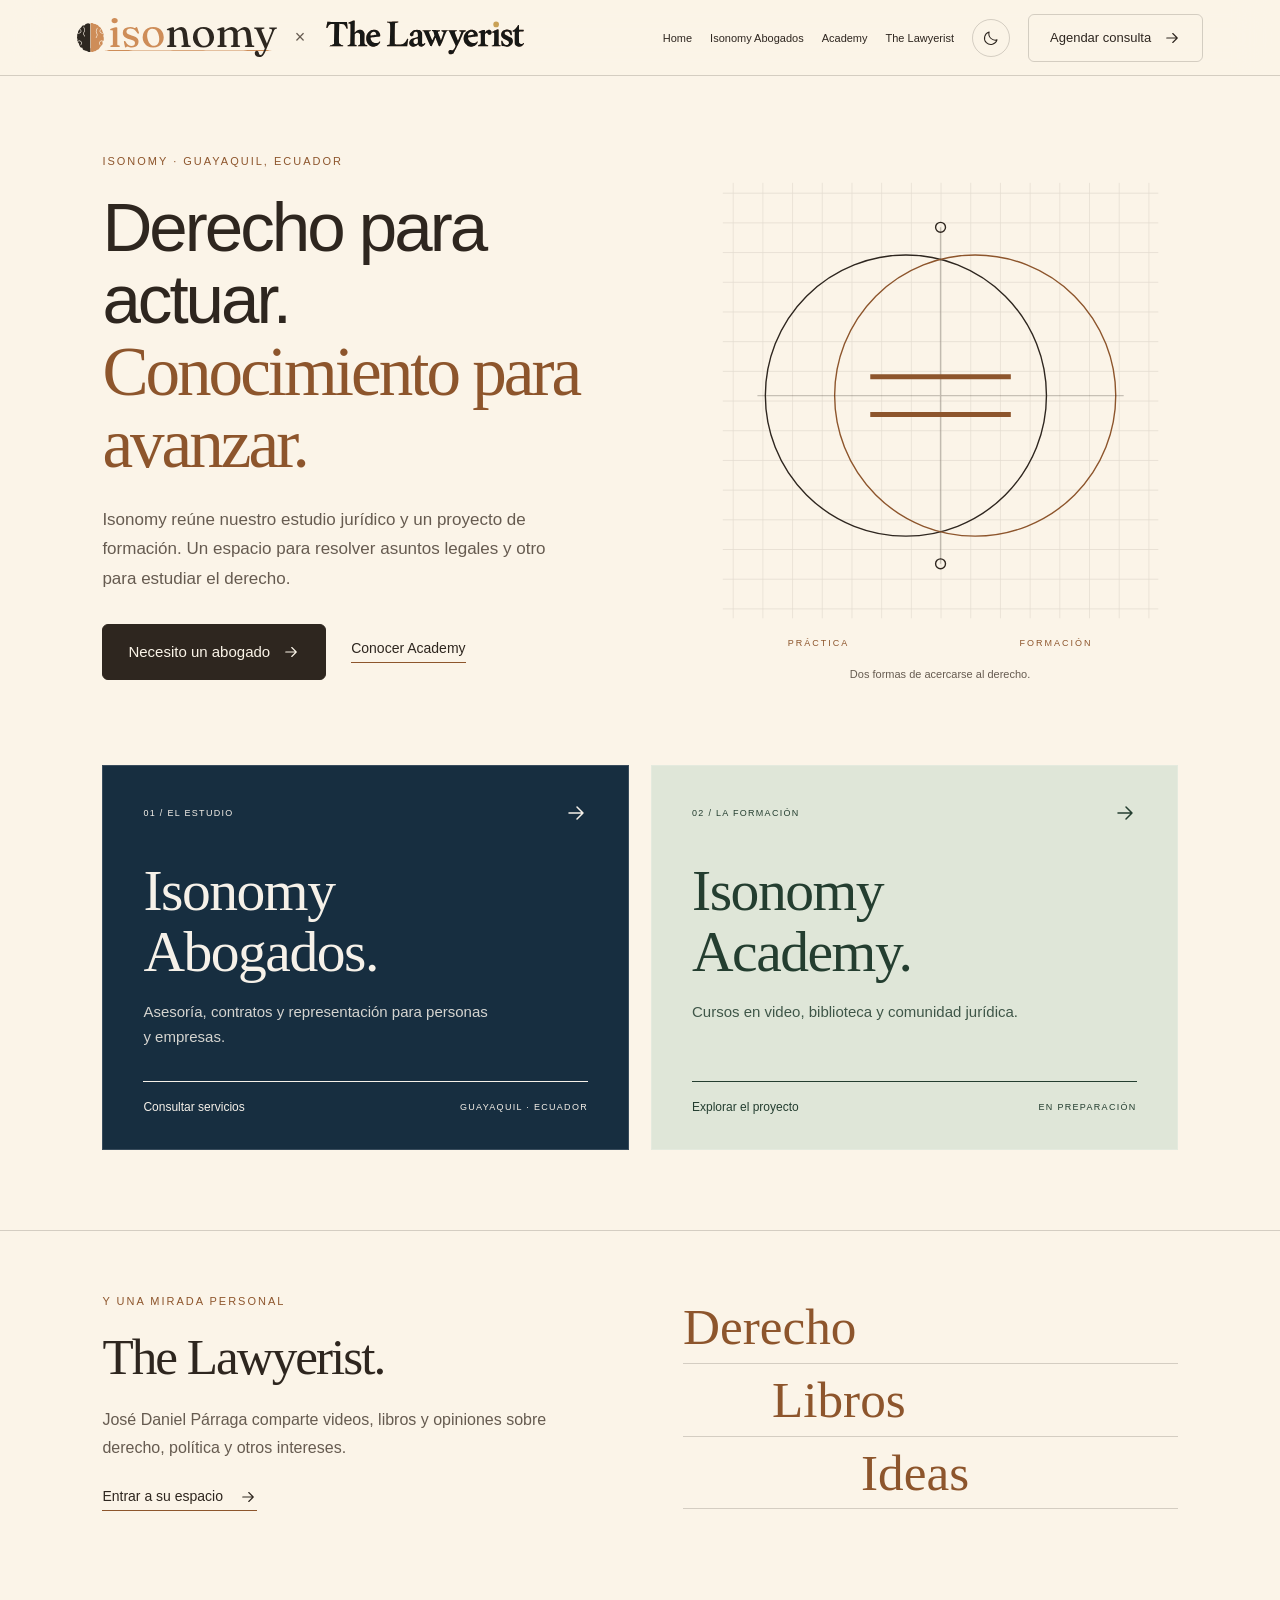
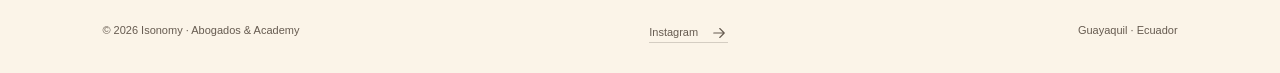
==== commit 784f0079: "Give each Isonomy destination a distinct visual composition" ====
--- a/index.html
+++ b/index.html
@@ -50,7 +50,10 @@
 @media(max-width:650px){.page-intro{padding:135px 7% 50px}.page-intro h1{font-size:43px;letter-spacing:-1.8px}.page-intro .intro-text{font-size:17px}.breadcrumb{margin-bottom:28px}.reading-section{padding:55px 7%}.reading-section .section-head,.detail-grid{grid-template-columns:1fr;gap:22px}.reading-section .section-head{margin-bottom:25px}.reading-section p{font-size:15px}.detail-grid{gap:30px}.reading-section h2{font-size:36px}.plain-list li{grid-template-columns:30px 1fr}.page-note{padding:20px}.page-intro+.scroll-story .hero-row{min-height:auto;padding-top:35px}.faq summary{font-size:18px}}
 
 .personal-nav .personal-wordmark{display:block;width:260px;max-width:65%}.personal-wordmark .theme-logo{display:block;width:100%}.personal-wordmark img{width:100%;height:auto}.personal-site .lawyerist{padding-top:170px}.personal-site .lawyerist h1{font-family:Georgia,serif;font-size:clamp(42px,5vw,76px);font-weight:400;line-height:1.08;letter-spacing:-2px}.personal-site .lawyerist-logo{display:none}.personal-site .section-jump{margin:30px 0 65px}.personal-site #videos,.personal-site #publicaciones{scroll-margin-top:140px}.personal-site .eyebrow{color:#b49a51}.personal-site .film-brand{color:inherit}.home-personal{padding:65px 8%;border-top:1px solid var(--line)}.home-personal h2{font-family:Georgia,serif;font-weight:400;font-size:clamp(38px,5vw,62px);margin:18px 0}.home-personal p{max-width:680px;line-height:1.8;color:var(--muted);margin-bottom:30px}@media(max-width:650px){.personal-site .lawyerist{padding-top:135px}.personal-nav .personal-wordmark{width:215px}.personal-site .lawyerist h1{font-size:43px}.personal-site .section-jump{margin-bottom:45px}}
-</style><link rel="stylesheet" href="/assets/page-identities.css?v=2"><link rel="stylesheet" href="/assets/typography.css?v=2"></head><body class="page-home"><nav><div class="collaboration"><a class="brand" href="/" aria-label="Isonomy, inicio"><span class="theme-logo isonomy-lockup"><img class="logo-dark" src="/assets/brand-1bfff3ba1e45.svg" alt="Isonomy"><img class="logo-light" src="/assets/brand-79583df23917.svg" alt="Isonomy"></span></a><span class="brand-separator" aria-hidden="true">×</span><a class="partner-brand" href="/the-lawyerist/" aria-label="The Lawyerist, marca personal de José Daniel Párraga"><span class="theme-logo lawyerist-lockup"><img class="logo-dark" src="/assets/brand-9d007f1f7aeb.svg" alt="The Lawyerist"><img class="logo-light" src="/assets/brand-e1b86bc1aedf.svg" alt="The Lawyerist"></span></a></div><button class="menu-toggle" type="button" aria-label="Abrir menú" aria-expanded="false" aria-controls="site-links"><span></span><span></span></button><div class="links" id="site-links"><a href="/">Home</a><a href="/abogados/">Isonomy Abogados</a><a href="/academy/">Academy</a><a href="/the-lawyerist/">The Lawyerist</a><button class="theme-toggle" type="button" aria-label="Cambiar a modo claro" title="Cambiar a modo claro"><svg class="theme-sun" viewBox="0 0 24 24" fill="none" aria-hidden="true"><circle cx="12" cy="12" r="3.5"/><path d="M12 2v2m0 16v2M2 12h2m16 0h2M5 5l1.4 1.4m11.2 11.2L19 19M5 19l1.4-1.4M17.6 6.4L19 5"/></svg><svg class="theme-moon" viewBox="0 0 24 24" fill="none" aria-hidden="true"><path d="M20 14.5A8.5 8.5 0 019.5 4 8.5 8.5 0 1020 14.5z"/></svg></button><a class="button" href="/abogados/#contacto">Agendar consulta<svg class="link-icon" viewBox="0 0 24 24" fill="none" aria-hidden="true"><path d="M5 12h14M13 6l6 6-6 6" stroke="currentColor" stroke-width="1.5" stroke-linecap="round" stroke-linejoin="round"/></svg></a></div></nav><main><section class="gateway content" id="inicio"><div class="gateway-heading"><div class="eyebrow">Isonomy · Guayaquil, Ecuador</div><h1>Asesoría jurídica.<br><em>Formación y una voz propia.</em></h1><p>¿Buscas un abogado? Empieza por Isonomy Abogados. También puedes conocer Academy, nuestro proyecto educativo, y The Lawyerist, el espacio personal de José Daniel Párraga.</p></div><div class="gateway-doors"><a class="area-door" href="/abogados/"><span class="door-index">01 / PRÁCTICA</span><h2>Isonomy<br>Abogados<span class="door-dot">.</span></h2><p>Consulta tu caso, revisa un contrato o encarga tu representación.</p><span class="door-action">Consultar servicios <span aria-hidden="true">+</span></span></a><a class="area-door academy-door" href="/academy/"><span class="door-index">02 / CONOCIMIENTO</span><h2>Isonomy<br>Academy<span class="door-dot">.</span></h2><p>Cursos, biblioteca y novedades jurídicas de Ecuador. Conoce qué estamos preparando.</p><span class="door-action">Explorar Academy <span class="status">En preparación</span></span></a></div><a class="gateway-personal" href="/the-lawyerist/">Y una voz personal: The Lawyerist, por José Daniel Párraga.</a></section><section class="home-personal" id="lawyerist"><div class="eyebrow">La marca personal de José Daniel Párraga</div><h2>The Lawyerist.</h2><p>Un espacio propio para compartir videos, lecturas y opiniones sobre derecho, política y libros. Conoce lo que José está leyendo, pensando y publicando.</p><a class="button" href="/the-lawyerist/">Entrar a The Lawyerist</a></section></main><footer><span>© 2026 Isonomy · Abogados &amp; Academy</span><a href="https://www.instagram.com/isonomy.ec/">Instagram<svg class="link-icon" viewBox="0 0 24 24" fill="none" aria-hidden="true"><path d="M5 12h14M13 6l6 6-6 6" stroke="currentColor" stroke-width="1.5" stroke-linecap="round" stroke-linejoin="round"/></svg></a><span>Guayaquil · Ecuador</span></footer>
+</style><link rel="stylesheet" href="/assets/page-identities.css?v=2"><link rel="stylesheet" href="/assets/typography.css?v=2"><link rel="stylesheet" href="/assets/editorial-layout.css?v=1"></head><body class="page-home"><nav><div class="collaboration"><a class="brand" href="/" aria-label="Isonomy, inicio"><span class="theme-logo isonomy-lockup"><img class="logo-dark" src="/assets/brand-1bfff3ba1e45.svg" alt="Isonomy"><img class="logo-light" src="/assets/brand-79583df23917.svg" alt="Isonomy"></span></a><span class="brand-separator" aria-hidden="true">×</span><a class="partner-brand" href="/the-lawyerist/" aria-label="The Lawyerist, marca personal de José Daniel Párraga"><span class="theme-logo lawyerist-lockup"><img class="logo-dark" src="/assets/brand-9d007f1f7aeb.svg" alt="The Lawyerist"><img class="logo-light" src="/assets/brand-e1b86bc1aedf.svg" alt="The Lawyerist"></span></a></div><button class="menu-toggle" type="button" aria-label="Abrir menú" aria-expanded="false" aria-controls="site-links"><span></span><span></span></button><div class="links" id="site-links"><a href="/">Home</a><a href="/abogados/">Isonomy Abogados</a><a href="/academy/">Academy</a><a href="/the-lawyerist/">The Lawyerist</a><button class="theme-toggle" type="button" aria-label="Cambiar a modo claro" title="Cambiar a modo claro"><svg class="theme-sun" viewBox="0 0 24 24" fill="none" aria-hidden="true"><circle cx="12" cy="12" r="3.5"/><path d="M12 2v2m0 16v2M2 12h2m16 0h2M5 5l1.4 1.4m11.2 11.2L19 19M5 19l1.4-1.4M17.6 6.4L19 5"/></svg><svg class="theme-moon" viewBox="0 0 24 24" fill="none" aria-hidden="true"><path d="M20 14.5A8.5 8.5 0 019.5 4 8.5 8.5 0 1020 14.5z"/></svg></button><a class="button" href="/abogados/#contacto">Agendar consulta<svg class="link-icon" viewBox="0 0 24 24" fill="none" aria-hidden="true"><path d="M5 12h14M13 6l6 6-6 6" stroke="currentColor" stroke-width="1.5" stroke-linecap="round" stroke-linejoin="round"/></svg></a></div></nav><main>
+<section class="portal-hero" id="inicio"><div class="portal-copy"><div class="eyebrow">Isonomy · Guayaquil, Ecuador</div><h1>Derecho para actuar.<br><em>Conocimiento para avanzar.</em></h1><p>Isonomy reúne nuestro estudio jurídico y un proyecto de formación. Un espacio para resolver asuntos legales y otro para estudiar el derecho.</p><div class="hero-actions"><a class="button primary" href="/abogados/">Necesito un abogado <svg class="link-icon" viewBox="0 0 24 24" fill="none" aria-hidden="true"><path d="M5 12h14m-6-6 6 6-6 6" stroke="currentColor" stroke-width="1.5" stroke-linecap="round" stroke-linejoin="round"/></svg></a><a class="text-link" href="/academy/">Conocer Academy</a></div></div><div class="portal-art"><svg class="home-diagram" viewBox="0 0 480 480" fill="none" aria-hidden="true" stroke="currentColor" stroke-width="1.4"><defs><pattern id="homegrid" width="30" height="30" patternUnits="userSpaceOnUse"><path d="M30 0H0v30" opacity=".12"/></pattern></defs><rect x="20" y="20" width="440" height="440" fill="url(#homegrid)" stroke="none"/><circle cx="205" cy="235" r="142"/><circle class="art-accent" cx="275" cy="235" r="142"/><path d="M55 235h370M240 65v340" opacity=".25"/><path class="art-accent" d="M169 216h142m-142 38h142" stroke-width="5"/><circle cx="240" cy="65" r="5"/><circle cx="240" cy="405" r="5"/></svg><div class="diagram-labels"><span>PRÁCTICA</span><span>FORMACIÓN</span></div><p>Dos formas de acercarse al derecho.</p></div></section>
+<section class="portal-paths" aria-label="Las dos áreas de Isonomy"><a class="portal-door practice-door" href="/abogados/"><div class="door-top"><span>01 / EL ESTUDIO</span><svg class="link-icon" viewBox="0 0 24 24" fill="none" aria-hidden="true"><path d="M5 12h14m-6-6 6 6-6 6" stroke="currentColor" stroke-width="1.5" stroke-linecap="round" stroke-linejoin="round"/></svg></div><h2>Isonomy<br>Abogados.</h2><p>Asesoría, contratos y representación para personas y empresas.</p><div class="door-bottom"><span>Consultar servicios</span><span>GUAYAQUIL · ECUADOR</span></div></a><a class="portal-door academy-door" href="/academy/"><div class="door-top"><span>02 / LA FORMACIÓN</span><svg class="link-icon" viewBox="0 0 24 24" fill="none" aria-hidden="true"><path d="M5 12h14m-6-6 6 6-6 6" stroke="currentColor" stroke-width="1.5" stroke-linecap="round" stroke-linejoin="round"/></svg></div><h2>Isonomy<br>Academy.</h2><p>Cursos en video, biblioteca y comunidad jurídica.</p><div class="door-bottom"><span>Explorar el proyecto</span><span>EN PREPARACIÓN</span></div></a></section>
+<section class="personal-bridge" id="lawyerist"><div><span class="eyebrow">Y una mirada personal</span><h2>The Lawyerist.</h2><p>José Daniel Párraga comparte videos, libros y opiniones sobre derecho, política y otros intereses.</p><a class="text-link" href="/the-lawyerist/">Entrar a su espacio <svg class="link-icon" viewBox="0 0 24 24" fill="none" aria-hidden="true"><path d="M5 12h14m-6-6 6 6-6 6" stroke="currentColor" stroke-width="1.5" stroke-linecap="round" stroke-linejoin="round"/></svg></a></div><div class="bridge-topics" aria-hidden="true"><span>Derecho</span><span>Libros</span><span>Ideas</span></div></section></main><footer><span>© 2026 Isonomy · Abogados &amp; Academy</span><a href="https://www.instagram.com/isonomy.ec/">Instagram<svg class="link-icon" viewBox="0 0 24 24" fill="none" aria-hidden="true"><path d="M5 12h14M13 6l6 6-6 6" stroke="currentColor" stroke-width="1.5" stroke-linecap="round" stroke-linejoin="round"/></svg></a><span>Guayaquil · Ecuador</span></footer>
 <script>
 const root=document.documentElement,toggle=document.querySelector('.theme-toggle'),system=matchMedia('(prefers-color-scheme:dark)'),reduced=matchMedia('(prefers-reduced-motion:reduce)');
 let preference=null;try{preference=localStorage.getItem('isonomy-theme')}catch(e){}
--- a/assets/editorial-layout.css
+++ b/assets/editorial-layout.css
@@ -0,0 +1,51 @@
+/* Four destinations, each with its own visual rhythm. Native graphics and existing media. */
+.portal-hero,.academy-intro,.editorial-hero{padding:155px 8% 65px}
+.portal-hero{display:grid;grid-template-columns:1.15fr 1fr;gap:5%;align-items:center;min-height:80svh}
+.portal-copy h1{font-size:clamp(48px,5.4vw,84px);line-height:1.04;letter-spacing:-3px;margin:25px 0}
+.portal-copy h1 em,.academy-heading h1 em{font-family:Georgia,serif;font-weight:400;color:var(--copper)}
+.portal-copy p{max-width:480px;font-size:17px;line-height:1.75;color:var(--muted)}
+.portal-copy .primary{background:var(--ink);color:var(--bg);border-color:var(--ink)}
+.portal-art{max-width:520px;width:100%;margin:auto}.home-diagram{width:100%;display:block;color:var(--ink)}.home-diagram .art-accent{stroke:var(--copper)}
+.diagram-labels{display:flex;justify-content:space-around;font-size:9px;letter-spacing:2px;color:var(--copper)}.portal-art p{text-align:center;font-size:11px;color:var(--muted);margin-top:20px}
+.portal-paths{display:grid;grid-template-columns:1fr 1fr;gap:22px;margin:0 8% 80px}
+.portal-door{padding:35px 40px;min-height:365px;display:flex;flex-direction:column;border:1px solid #ffffff25;transition:box-shadow .2s}
+.practice-door{background:#172e40;color:#f6f1e9}.portal-door.academy-door{background:#dfe6d8;color:#243e30}
+.door-top,.door-bottom{display:flex;justify-content:space-between;gap:15px;align-items:center;font-size:9px;letter-spacing:1.3px}.door-top .link-icon{width:24px;height:24px}
+.portal-door h2{font-family:Georgia,serif;font-size:clamp(40px,4.5vw,66px);line-height:1.06;font-weight:400;letter-spacing:-1.5px;margin:35px 0 18px}
+.portal-door p{max-width:350px;font-size:15px;line-height:1.65;opacity:.85;margin:0 0 32px}.door-bottom{margin-top:auto;padding-top:18px;border-top:1px solid currentColor}.door-bottom span:first-child{font-size:12px;letter-spacing:0}.portal-door:hover{box-shadow:inset 0 0 0 2px currentColor}
+.personal-bridge{display:grid;grid-template-columns:1fr 1fr;gap:8%;padding:60px 8% 85px;border-top:1px solid var(--line)}
+.personal-bridge h2{font-family:Georgia,serif;font-weight:400;font-size:clamp(38px,4vw,58px);margin:20px 0}.personal-bridge p{max-width:460px;color:var(--muted);font-size:16px;line-height:1.75;margin-bottom:25px}
+.bridge-topics{display:flex;flex-direction:column;justify-content:center;align-items:flex-start}.bridge-topics span{font-family:Georgia,serif;font-size:clamp(32px,4vw,55px);line-height:1.4;border-bottom:1px solid var(--line);width:100%;color:var(--copper)}.bridge-topics span:nth-child(2){padding-left:18%}.bridge-topics span:nth-child(3){padding-left:36%}
+/* Client services: one legible panel at a time; all remain visible without JS. */
+.page-practice .visual-hero h1{font-size:clamp(48px,5.7vw,82px);letter-spacing:-2.5px}.page-practice .visual-hero .intro-text{font-size:17px;line-height:1.75;max-width:480px}
+.page-practice .case-map{background:linear-gradient(135deg,var(--panel),var(--bg));border-radius:0;border-left:3px solid var(--copper)}
+.service-selector{display:flex;flex-wrap:wrap;gap:0;border-bottom:1px solid var(--line);margin-bottom:30px}.service-selector button{font:inherit;font-size:13px;background:none;color:var(--muted);border:0;border-bottom:2px solid transparent;padding:17px 24px;cursor:pointer;min-height:48px}.service-selector button[aria-selected=true]{color:var(--ink);border-bottom-color:var(--copper);background:var(--panel)}
+.service-enhanced{display:block}.service-enhanced .service-card:not([hidden]){display:grid;grid-template-columns:1fr 1.1fr;min-height:380px}.service-card[hidden]{display:none!important}
+.service-enhanced .service-art{height:100%;min-height:330px;border-bottom:0;border-right:1px solid var(--line);background:linear-gradient(135deg,var(--panel),var(--bg))}.service-enhanced .service-illustration{width:80%;height:auto;max-height:260px}.service-enhanced .service-body{padding:42px}.service-enhanced .service-body h3{font-size:clamp(28px,3.1vw,44px);max-width:430px}.service-enhanced .service-body p{max-width:none}.service-enhanced .service-action{font-size:14px;color:var(--ink)}
+/* Academy is an honest preview of its learning spaces, not a fake course catalog. */
+.academy-intro .breadcrumb{margin-bottom:40px}.academy-heading{display:grid;grid-template-columns:1fr 1fr;gap:10%;align-items:end}
+.academy-heading h1{font-size:clamp(48px,5.6vw,82px);line-height:1.05;letter-spacing:-2.6px;margin:20px 0 0}.academy-heading p{font-size:17px;line-height:1.75;color:var(--muted);max-width:480px}.academy-heading .status{margin-top:16px}
+.academy-shelves{display:grid;grid-template-columns:repeat(3,minmax(0,1fr));gap:24px;margin-top:60px}.academy-shelves>a{position:relative;background:var(--panel);border:1px solid var(--line);padding:0 25px 25px;display:block}.shelf-art{margin:0 -25px 25px;border-bottom:1px solid var(--line);background:var(--bg)}
+.edition-art{width:100%;display:block;color:var(--ink)}.edition-art .art-accent{stroke:var(--copper);stroke-width:2}.academy-shelves>a>span{font-size:9px;letter-spacing:1.5px;color:var(--muted)}.academy-shelves h2{font-family:Georgia,serif;font-size:32px;font-weight:400;margin:15px 0 10px}.academy-shelves p{font-size:13px;line-height:1.6;color:var(--muted);max-width:230px}.academy-shelves>a>.link-icon{position:absolute;bottom:25px;right:20px;width:17px}.academy-shelves>a:hover{border-color:var(--copper)}
+.academy-feature{display:grid;grid-template-columns:1fr 1fr;gap:10%;align-items:center;padding:75px 8%;border-top:1px solid var(--line)}
+.feature-copy h2{font-family:Georgia,serif;font-weight:400;font-size:clamp(36px,4vw,58px);line-height:1.1;letter-spacing:-1.4px;margin:20px 0 25px}.feature-copy p{font-size:15px;line-height:1.85;color:var(--muted);max-width:490px}
+.learning-outline{padding:35px;border:1px solid var(--line);background:var(--panel)}.learning-outline>div{display:flex;gap:25px;align-items:center;padding:24px 0;border-bottom:1px solid var(--line)}.learning-outline b{font-size:10px;font-weight:400;color:var(--copper)}.learning-outline>div>span{font-size:23px}.learning-outline small{display:block;font-size:11px;color:var(--muted);margin-top:8px}.outline-note{display:block;font-size:10px;color:var(--muted);margin-top:25px}
+.library-art{display:flex;position:relative;align-items:end;justify-content:center;gap:8px;height:330px;padding:20px;border-bottom:2px solid var(--copper)}.book-spine{height:235px;width:55px;border:1px solid var(--line);background:var(--panel);writing-mode:vertical-rl;padding:25px 20px;font-size:10px;letter-spacing:2px}.book-spine:nth-child(2){height:285px;background:var(--copper);color:var(--bg)}.book-spine:nth-child(3){height:210px}.book-spine.tilted{height:255px;transform:rotate(-12deg);transform-origin:bottom center;margin-left:30px}
+.community-board{border:1px solid var(--line);background:var(--panel)}.board-top,.board-bottom{padding:20px 28px;font-size:9px;letter-spacing:1.4px;color:var(--muted);border-bottom:1px solid var(--line)}.board-bottom{border:0}.board-entry{padding:28px;border-bottom:1px solid var(--line)}.board-entry>span{font-size:9px;letter-spacing:1.6px;color:var(--copper)}.board-entry h3{font-size:23px;font-weight:400;line-height:1.2;margin:15px 0}.board-entry p{font-size:13px;line-height:1.6;color:var(--muted)}
+.academy-now{display:flex;justify-content:space-between;align-items:center;gap:35px;padding:60px 8%;background:var(--panel)}.academy-now h2{font-family:Georgia,serif;font-weight:400;font-size:42px;margin:20px 0}.academy-now p{font-size:15px;line-height:1.7;max-width:530px;color:var(--muted)}.academy-now .button{flex-shrink:0}
+/* Personal brand: an editorial opening with a real video, followed by a browsable collection. */
+.personal-site .lawyerist{padding-top:0}.editorial-hero{padding:150px 0 65px;display:grid;grid-template-columns:1.15fr .85fr;gap:10%;align-items:center}
+.personal-site .editorial-hero h1{font-size:clamp(45px,5vw,74px);letter-spacing:-2px;margin:25px 0}.editorial-copy>p{font-size:17px;line-height:1.75;color:var(--muted);max-width:470px}.personal-site .editorial-copy .section-jump{margin:30px 0 40px}.editorial-topics{display:flex;gap:20px;font-size:10px;letter-spacing:1px;color:var(--muted);border-top:1px solid var(--line);padding-top:18px}.featured-video{max-width:410px;width:100%;margin:auto}.feature-kicker{display:flex;justify-content:space-between;gap:10px;font-size:8px;letter-spacing:1.7px;color:var(--muted);margin-bottom:15px}
+.featured-card .film-preview{aspect-ratio:4/5;border-radius:3px}.featured-card .film-cover{background:#171815;color:#fcf7ec}.featured-card .film-cover>img{height:100%;object-fit:cover;filter:brightness(.85)}.featured-card .film-cover:after{display:block;background:linear-gradient(transparent 38%,#141710 100%)}.featured-card .film-title{color:#fcf7ec;font-size:26px;bottom:85px}.featured-card .film-brand{width:145px}.featured-card .film-brand .logo-dark{display:block!important}.featured-card .film-brand .logo-light{display:none!important}.featured-card .film-play{border-color:#fcf7ec80}.featured-card .film-caption{color:#fcf7ec}
+.personal-site .editorial-heading{display:flex;align-items:center;justify-content:space-between;gap:20px;border-top:1px solid var(--line);padding-top:25px;margin-bottom:25px}.personal-site .video-gallery{gap:30px 24px}.video-meta{display:flex;justify-content:space-between;gap:10px;font-size:8px;letter-spacing:1.2px;color:var(--muted);padding:15px 0}.personal-site .video-card{min-width:0}.personal-site .film-preview{border-radius:3px}.personal-site .film-brand{max-width:145px}.personal-site .film-title{font-size:clamp(20px,2vw,28px)}
+.editorial-channel{display:grid;grid-template-columns:1fr 1fr;gap:10%;padding:30px 0 45px}.editorial-channel h2{font-family:Georgia,serif;font-size:42px;font-weight:400;margin:20px 0}.editorial-channel p{font-size:15px;line-height:1.8;color:var(--muted);max-width:480px}.channel-links>a,.channel-links>div{display:flex;align-items:center;gap:15px;border-bottom:1px solid var(--line);padding:24px 0}.channel-links span{font-size:24px;min-width:110px}.channel-links small{font-size:10px;color:var(--muted);margin-left:auto}.channel-links .link-icon{width:17px}.personal-site .social-list a{padding:25px 0;font-size:18px}.personal-site .social-list small{display:block;font-size:8px;letter-spacing:1.5px;margin-bottom:10px}
+@media(max-width:950px){.portal-hero{gap:3%;grid-template-columns:1.2fr 1fr}.portal-copy h1{font-size:52px;letter-spacing:-2px}.portal-copy .hero-actions{gap:22px}.hero-grid{grid-template-columns:1fr 1fr;gap:5%}.page-practice .visual-hero h1{font-size:54px}.page-practice .case-map{padding:23px}.case-map .case-route strong{font-size:19px}.academy-heading{gap:6%}.academy-shelves{gap:14px}.academy-shelves h2{font-size:28px}.editorial-hero{gap:6%}.personal-site .editorial-hero h1{font-size:49px}.service-selector button{padding:15px}}
+@media(max-width:650px){
+.portal-hero,.academy-intro{padding:135px 7% 45px}.portal-hero{grid-template-columns:1fr;gap:25px;min-height:auto}.portal-copy h1{font-size:43px;letter-spacing:-1.8px;max-width:360px}.portal-copy p{font-size:15px}.portal-copy .primary{width:100%;justify-content:center}.portal-copy .text-link{margin:auto}.portal-art{max-width:300px}.portal-art p{font-size:10px}.diagram-labels{font-size:8px}
+.portal-paths{grid-template-columns:1fr;margin:0 7% 50px;gap:16px}.portal-door{padding:28px;min-height:310px}.portal-door h2{font-size:46px;margin:30px 0 18px}.door-bottom{font-size:7px;gap:10px}.portal-door p{font-size:14px}.personal-bridge{grid-template-columns:1fr;padding:45px 7% 60px;gap:35px}.personal-bridge p{font-size:15px}.bridge-topics{flex-direction:row;gap:10px}.bridge-topics span,.bridge-topics span:nth-child(2),.bridge-topics span:nth-child(3){padding:0;width:auto;flex:1;font-size:25px}
+.hero-grid{grid-template-columns:1fr;gap:30px}.page-practice .visual-hero h1{font-size:46px;letter-spacing:-1.8px;overflow-wrap:normal}.page-practice .visual-hero .intro-text{font-size:16px}.service-selector{display:grid;grid-template-columns:1fr 1fr}.service-selector button{padding:14px 8px;font-size:12px}.service-enhanced .service-card:not([hidden]){grid-template-columns:1fr}.service-enhanced .service-art{min-height:180px;height:180px;border:0;border-bottom:1px solid var(--line)}.service-enhanced .service-illustration{height:150px;max-width:260px}.service-enhanced .service-body{padding:25px}.service-enhanced .service-body h3{font-size:31px}
+.academy-heading{grid-template-columns:1fr;gap:20px}.academy-heading h1{font-size:46px;letter-spacing:-1.8px}.academy-heading p{font-size:15px}.academy-shelves{grid-template-columns:1fr;gap:18px;margin-top:35px}.academy-shelves>a{padding:20px 20px 20px 45%;min-height:165px}.shelf-art{position:absolute;left:0;top:0;bottom:0;width:40%;margin:0;border:0;display:flex;align-items:center}.academy-shelves h2{font-size:28px;margin:12px 0}.academy-shelves p{font-size:12px;max-width:190px;margin:0}.academy-shelves>a>span{font-size:8px}.academy-shelves>a>.link-icon{bottom:13px;right:15px;width:13px}
+.academy-feature{grid-template-columns:1fr;padding:50px 7%;gap:30px}.feature-copy h2{font-size:36px}.feature-copy p{font-size:14px}.academy-feature .feature-copy{order:0}.academy-feature>div:not(.feature-copy){order:1}.learning-outline{padding:25px}.learning-outline>div{padding:20px 0}.library-art{height:280px}.book-spine{width:45px;height:195px;padding:20px 15px;font-size:9px}.book-spine:nth-child(2){height:240px}.book-spine:nth-child(3){height:180px}.book-spine.tilted{height:215px;margin-left:20px}.academy-now{padding:45px 7%;flex-direction:column;align-items:start;gap:15px}.academy-now h2{font-size:36px}.academy-now p{font-size:14px}
+.personal-site .lawyerist{padding-top:0}.editorial-hero{padding:135px 0 45px;grid-template-columns:1fr;gap:35px}.personal-site .editorial-hero h1{font-size:43px}.editorial-copy>p{font-size:15px}.personal-site .editorial-copy .section-jump{margin:25px 0}.featured-video{max-width:330px}.featured-card .film-title{font-size:26px}.personal-site .editorial-heading{font-size:8px;line-height:1.5}.personal-site .video-gallery{grid-template-columns:1fr;gap:24px}.personal-site .video-card{width:100%;max-width:330px}.editorial-channel{grid-template-columns:1fr;gap:20px;padding:15px 0 30px}.editorial-channel h2{font-size:36px}.channel-links span{font-size:23px;min-width:100px}.personal-site .social-list{grid-template-columns:1fr}
+}
+@media(prefers-reduced-motion:reduce){.portal-door{transition:none}}
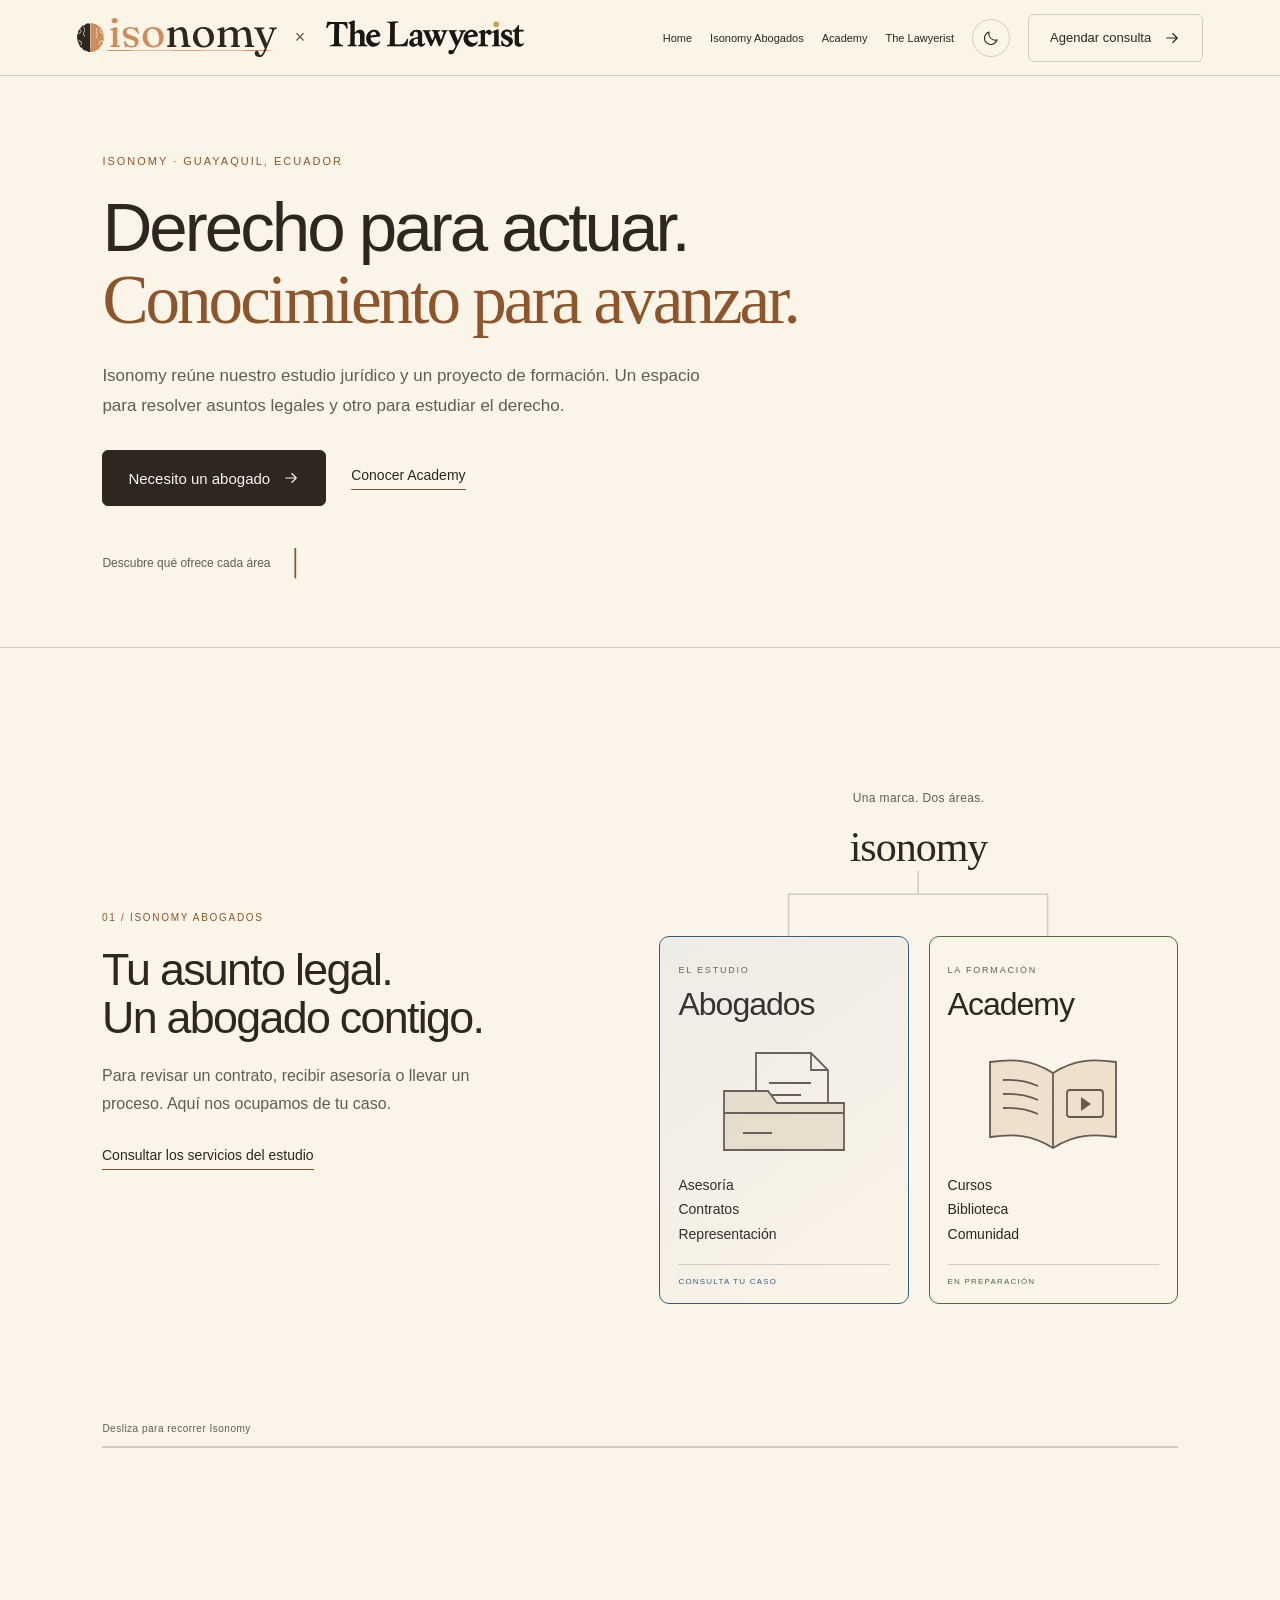
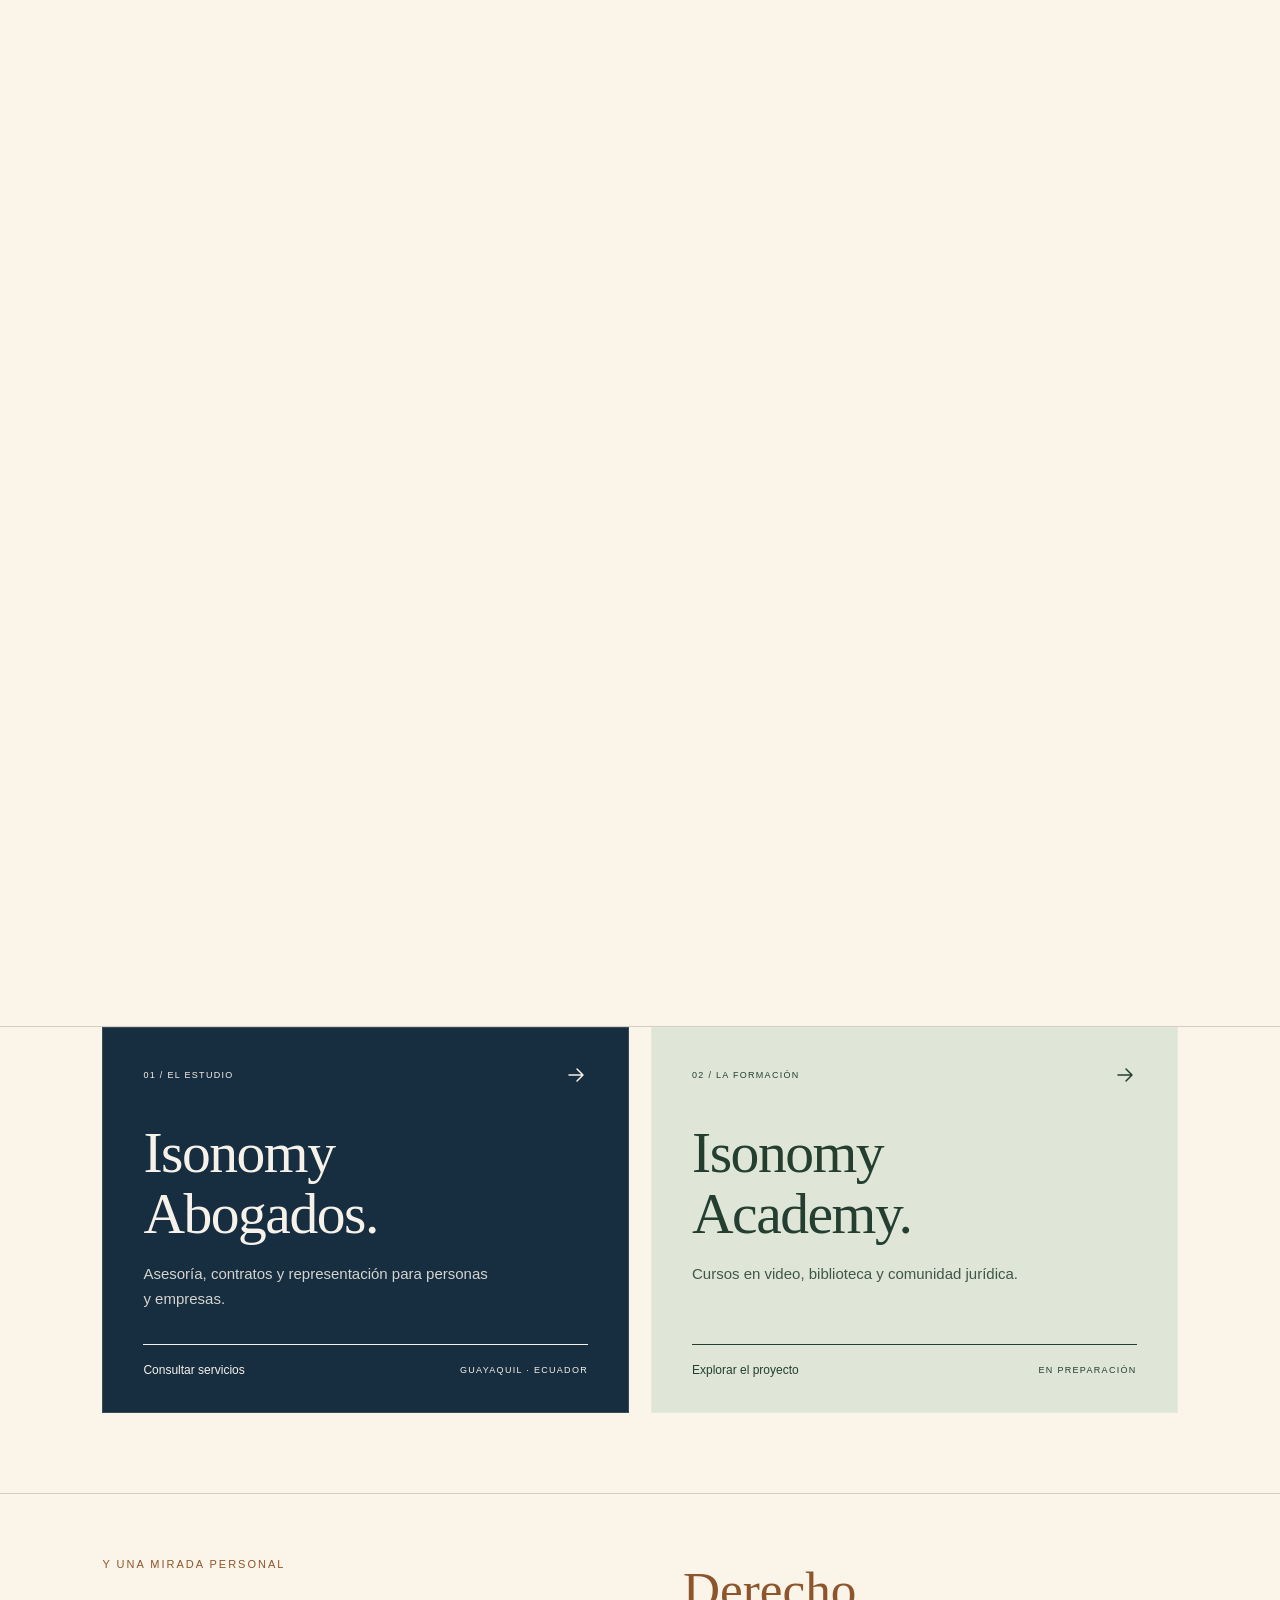
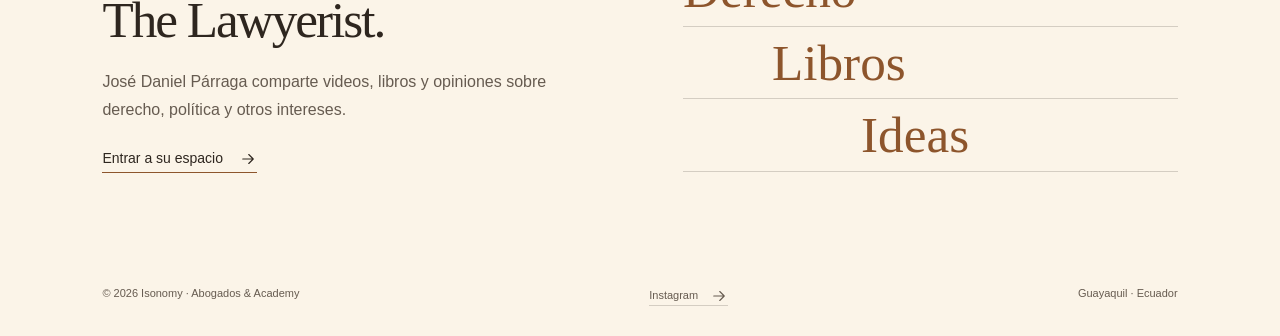
==== commit 968d967b: "Explain Isonomy with scroll-driven brand paths and case-file scenes" ====
--- a/index.html
+++ b/index.html
@@ -50,8 +50,22 @@
 @media(max-width:650px){.page-intro{padding:135px 7% 50px}.page-intro h1{font-size:43px;letter-spacing:-1.8px}.page-intro .intro-text{font-size:17px}.breadcrumb{margin-bottom:28px}.reading-section{padding:55px 7%}.reading-section .section-head,.detail-grid{grid-template-columns:1fr;gap:22px}.reading-section .section-head{margin-bottom:25px}.reading-section p{font-size:15px}.detail-grid{gap:30px}.reading-section h2{font-size:36px}.plain-list li{grid-template-columns:30px 1fr}.page-note{padding:20px}.page-intro+.scroll-story .hero-row{min-height:auto;padding-top:35px}.faq summary{font-size:18px}}
 
 .personal-nav .personal-wordmark{display:block;width:260px;max-width:65%}.personal-wordmark .theme-logo{display:block;width:100%}.personal-wordmark img{width:100%;height:auto}.personal-site .lawyerist{padding-top:170px}.personal-site .lawyerist h1{font-family:Georgia,serif;font-size:clamp(42px,5vw,76px);font-weight:400;line-height:1.08;letter-spacing:-2px}.personal-site .lawyerist-logo{display:none}.personal-site .section-jump{margin:30px 0 65px}.personal-site #videos,.personal-site #publicaciones{scroll-margin-top:140px}.personal-site .eyebrow{color:#b49a51}.personal-site .film-brand{color:inherit}.home-personal{padding:65px 8%;border-top:1px solid var(--line)}.home-personal h2{font-family:Georgia,serif;font-weight:400;font-size:clamp(38px,5vw,62px);margin:18px 0}.home-personal p{max-width:680px;line-height:1.8;color:var(--muted);margin-bottom:30px}@media(max-width:650px){.personal-site .lawyerist{padding-top:135px}.personal-nav .personal-wordmark{width:215px}.personal-site .lawyerist h1{font-size:43px}.personal-site .section-jump{margin-bottom:45px}}
-</style><link rel="stylesheet" href="/assets/page-identities.css?v=2"><link rel="stylesheet" href="/assets/typography.css?v=2"><link rel="stylesheet" href="/assets/editorial-layout.css?v=1"></head><body class="page-home"><nav><div class="collaboration"><a class="brand" href="/" aria-label="Isonomy, inicio"><span class="theme-logo isonomy-lockup"><img class="logo-dark" src="/assets/brand-1bfff3ba1e45.svg" alt="Isonomy"><img class="logo-light" src="/assets/brand-79583df23917.svg" alt="Isonomy"></span></a><span class="brand-separator" aria-hidden="true">×</span><a class="partner-brand" href="/the-lawyerist/" aria-label="The Lawyerist, marca personal de José Daniel Párraga"><span class="theme-logo lawyerist-lockup"><img class="logo-dark" src="/assets/brand-9d007f1f7aeb.svg" alt="The Lawyerist"><img class="logo-light" src="/assets/brand-e1b86bc1aedf.svg" alt="The Lawyerist"></span></a></div><button class="menu-toggle" type="button" aria-label="Abrir menú" aria-expanded="false" aria-controls="site-links"><span></span><span></span></button><div class="links" id="site-links"><a href="/">Home</a><a href="/abogados/">Isonomy Abogados</a><a href="/academy/">Academy</a><a href="/the-lawyerist/">The Lawyerist</a><button class="theme-toggle" type="button" aria-label="Cambiar a modo claro" title="Cambiar a modo claro"><svg class="theme-sun" viewBox="0 0 24 24" fill="none" aria-hidden="true"><circle cx="12" cy="12" r="3.5"/><path d="M12 2v2m0 16v2M2 12h2m16 0h2M5 5l1.4 1.4m11.2 11.2L19 19M5 19l1.4-1.4M17.6 6.4L19 5"/></svg><svg class="theme-moon" viewBox="0 0 24 24" fill="none" aria-hidden="true"><path d="M20 14.5A8.5 8.5 0 019.5 4 8.5 8.5 0 1020 14.5z"/></svg></button><a class="button" href="/abogados/#contacto">Agendar consulta<svg class="link-icon" viewBox="0 0 24 24" fill="none" aria-hidden="true"><path d="M5 12h14M13 6l6 6-6 6" stroke="currentColor" stroke-width="1.5" stroke-linecap="round" stroke-linejoin="round"/></svg></a></div></nav><main>
-<section class="portal-hero" id="inicio"><div class="portal-copy"><div class="eyebrow">Isonomy · Guayaquil, Ecuador</div><h1>Derecho para actuar.<br><em>Conocimiento para avanzar.</em></h1><p>Isonomy reúne nuestro estudio jurídico y un proyecto de formación. Un espacio para resolver asuntos legales y otro para estudiar el derecho.</p><div class="hero-actions"><a class="button primary" href="/abogados/">Necesito un abogado <svg class="link-icon" viewBox="0 0 24 24" fill="none" aria-hidden="true"><path d="M5 12h14m-6-6 6 6-6 6" stroke="currentColor" stroke-width="1.5" stroke-linecap="round" stroke-linejoin="round"/></svg></a><a class="text-link" href="/academy/">Conocer Academy</a></div></div><div class="portal-art"><svg class="home-diagram" viewBox="0 0 480 480" fill="none" aria-hidden="true" stroke="currentColor" stroke-width="1.4"><defs><pattern id="homegrid" width="30" height="30" patternUnits="userSpaceOnUse"><path d="M30 0H0v30" opacity=".12"/></pattern></defs><rect x="20" y="20" width="440" height="440" fill="url(#homegrid)" stroke="none"/><circle cx="205" cy="235" r="142"/><circle class="art-accent" cx="275" cy="235" r="142"/><path d="M55 235h370M240 65v340" opacity=".25"/><path class="art-accent" d="M169 216h142m-142 38h142" stroke-width="5"/><circle cx="240" cy="65" r="5"/><circle cx="240" cy="405" r="5"/></svg><div class="diagram-labels"><span>PRÁCTICA</span><span>FORMACIÓN</span></div><p>Dos formas de acercarse al derecho.</p></div></section>
+</style><link rel="stylesheet" href="/assets/page-identities.css?v=2"><link rel="stylesheet" href="/assets/typography.css?v=2"><link rel="stylesheet" href="/assets/editorial-layout.css?v=1"><link rel="stylesheet" href="/assets/meaningful-scroll.css?v=1"></head><body class="page-home"><nav><div class="collaboration"><a class="brand" href="/" aria-label="Isonomy, inicio"><span class="theme-logo isonomy-lockup"><img class="logo-dark" src="/assets/brand-1bfff3ba1e45.svg" alt="Isonomy"><img class="logo-light" src="/assets/brand-79583df23917.svg" alt="Isonomy"></span></a><span class="brand-separator" aria-hidden="true">×</span><a class="partner-brand" href="/the-lawyerist/" aria-label="The Lawyerist, marca personal de José Daniel Párraga"><span class="theme-logo lawyerist-lockup"><img class="logo-dark" src="/assets/brand-9d007f1f7aeb.svg" alt="The Lawyerist"><img class="logo-light" src="/assets/brand-e1b86bc1aedf.svg" alt="The Lawyerist"></span></a></div><button class="menu-toggle" type="button" aria-label="Abrir menú" aria-expanded="false" aria-controls="site-links"><span></span><span></span></button><div class="links" id="site-links"><a href="/">Home</a><a href="/abogados/">Isonomy Abogados</a><a href="/academy/">Academy</a><a href="/the-lawyerist/">The Lawyerist</a><button class="theme-toggle" type="button" aria-label="Cambiar a modo claro" title="Cambiar a modo claro"><svg class="theme-sun" viewBox="0 0 24 24" fill="none" aria-hidden="true"><circle cx="12" cy="12" r="3.5"/><path d="M12 2v2m0 16v2M2 12h2m16 0h2M5 5l1.4 1.4m11.2 11.2L19 19M5 19l1.4-1.4M17.6 6.4L19 5"/></svg><svg class="theme-moon" viewBox="0 0 24 24" fill="none" aria-hidden="true"><path d="M20 14.5A8.5 8.5 0 019.5 4 8.5 8.5 0 1020 14.5z"/></svg></button><a class="button" href="/abogados/#contacto">Agendar consulta<svg class="link-icon" viewBox="0 0 24 24" fill="none" aria-hidden="true"><path d="M5 12h14M13 6l6 6-6 6" stroke="currentColor" stroke-width="1.5" stroke-linecap="round" stroke-linejoin="round"/></svg></a></div></nav><main>
+<section class="portal-hero portal-hero-simple" id="inicio"><div class="portal-copy"><div class="eyebrow">Isonomy · Guayaquil, Ecuador</div><h1>Derecho para actuar.<br><em>Conocimiento para avanzar.</em></h1><p>Isonomy reúne nuestro estudio jurídico y un proyecto de formación. Un espacio para resolver asuntos legales y otro para estudiar el derecho.</p><div class="hero-actions"><a class="button primary" href="/abogados/">Necesito un abogado <svg class="link-icon" viewBox="0 0 24 24" fill="none" aria-hidden="true"><path d="M5 12h14m-6-6 6 6-6 6" stroke="currentColor" stroke-width="1.5" stroke-linecap="round" stroke-linejoin="round"/></svg></a><a class="text-link" href="/academy/">Conocer Academy</a></div><a class="scroll-invitation" href="#recorrido">Descubre qué ofrece cada área <span aria-hidden="true">│</span></a></div></section>
+<section class="identity-story" id="recorrido" aria-label="Qué es Isonomy">
+<div class="identity-stage">
+<div class="identity-copy-window"><div class="identity-copy-track">
+<article class="identity-chapter"><span class="eyebrow">01 / Isonomy Abogados</span><h2>Tu asunto legal.<br>Un abogado contigo.</h2><p>Para revisar un contrato, recibir asesoría o llevar un proceso. Aquí nos ocupamos de tu caso.</p><a class="text-link" href="/abogados/">Consultar los servicios del estudio</a></article>
+<article class="identity-chapter"><span class="eyebrow">02 / Isonomy Academy</span><h2>El derecho también<br>se aprende.</h2><p>Estamos preparando cursos, una biblioteca y una comunidad para estudiar y compartir conocimiento jurídico.</p><a class="text-link" href="/academy/">Conocer el proyecto Academy</a></article>
+</div></div>
+<div class="identity-map"><div class="map-heading">Una marca. Dos áreas.</div><div class="map-parent">isonomy</div>
+<svg class="map-connectors" viewBox="0 0 500 70" preserveAspectRatio="none" fill="none" aria-hidden="true"><path d="M250 0V25H125V70M250 25H375V70" stroke="var(--line)" stroke-width="1.5"/><path class="map-route map-route-practice" d="M250 0V25H125V70" stroke="var(--study-accent)" stroke-width="2"/><path class="map-route map-route-academy" d="M250 0V25H375V70" stroke="var(--academy-accent)" stroke-width="2"/></svg>
+<div class="map-branches">
+<div class="map-branch map-study"><span class="branch-kicker">EL ESTUDIO</span><h3>Abogados</h3><svg viewBox="0 0 180 130" fill="none" aria-hidden="true" stroke="currentColor" stroke-width="1.8"><g class="map-documents"><path d="M62 80V18h55l17 17v45H62Z" fill="var(--bg)"/><path d="M117 18v17h17M75 48h42M75 60h32"/></g><path d="M30 56h44l9 12h67v47H30V56Z" fill="var(--branch-fill)"/><path d="M30 78h120M49 98h29"/><path class="map-signature" d="m91 101 8-10 5 11 9-5 14 2" stroke="var(--study-accent)"/></svg><p>Asesoría<br>Contratos<br>Representación</p><span class="branch-status">CONSULTA TU CASO</span></div>
+<div class="map-branch map-academy"><span class="branch-kicker">LA FORMACIÓN</span><h3>Academy</h3><svg viewBox="0 0 180 130" fill="none" aria-hidden="true" stroke="currentColor" stroke-width="1.8"><path d="M90 38c-22-14-40-14-63-11v75c23-3 41-3 63 11 22-14 40-14 63-11V27c-23-3-41-3-63 11Z" fill="var(--branch-fill)"/><path d="M90 38v75M40 45c14-1 24 1 35 6M40 59c14-1 24 1 35 6M40 73c14-1 24 1 35 6"/><g class="map-lesson"><rect x="104" y="45" width="36" height="27" rx="3"/><path d="m118 52 10 7-10 7V52Z" fill="currentColor" stroke="none"/></g><path class="map-page" d="M101 87c15-6 26-8 42-7" stroke="var(--academy-accent)"/></svg><p>Cursos<br>Biblioteca<br>Comunidad</p><span class="branch-status">EN PREPARACIÓN</span></div>
+</div></div>
+<div class="identity-progress"><span>Desliza para recorrer Isonomy</span><div><i></i></div></div>
+</div></section>
 <section class="portal-paths" aria-label="Las dos áreas de Isonomy"><a class="portal-door practice-door" href="/abogados/"><div class="door-top"><span>01 / EL ESTUDIO</span><svg class="link-icon" viewBox="0 0 24 24" fill="none" aria-hidden="true"><path d="M5 12h14m-6-6 6 6-6 6" stroke="currentColor" stroke-width="1.5" stroke-linecap="round" stroke-linejoin="round"/></svg></div><h2>Isonomy<br>Abogados.</h2><p>Asesoría, contratos y representación para personas y empresas.</p><div class="door-bottom"><span>Consultar servicios</span><span>GUAYAQUIL · ECUADOR</span></div></a><a class="portal-door academy-door" href="/academy/"><div class="door-top"><span>02 / LA FORMACIÓN</span><svg class="link-icon" viewBox="0 0 24 24" fill="none" aria-hidden="true"><path d="M5 12h14m-6-6 6 6-6 6" stroke="currentColor" stroke-width="1.5" stroke-linecap="round" stroke-linejoin="round"/></svg></div><h2>Isonomy<br>Academy.</h2><p>Cursos en video, biblioteca y comunidad jurídica.</p><div class="door-bottom"><span>Explorar el proyecto</span><span>EN PREPARACIÓN</span></div></a></section>
 <section class="personal-bridge" id="lawyerist"><div><span class="eyebrow">Y una mirada personal</span><h2>The Lawyerist.</h2><p>José Daniel Párraga comparte videos, libros y opiniones sobre derecho, política y otros intereses.</p><a class="text-link" href="/the-lawyerist/">Entrar a su espacio <svg class="link-icon" viewBox="0 0 24 24" fill="none" aria-hidden="true"><path d="M5 12h14m-6-6 6 6-6 6" stroke="currentColor" stroke-width="1.5" stroke-linecap="round" stroke-linejoin="round"/></svg></a></div><div class="bridge-topics" aria-hidden="true"><span>Derecho</span><span>Libros</span><span>Ideas</span></div></section></main><footer><span>© 2026 Isonomy · Abogados &amp; Academy</span><a href="https://www.instagram.com/isonomy.ec/">Instagram<svg class="link-icon" viewBox="0 0 24 24" fill="none" aria-hidden="true"><path d="M5 12h14M13 6l6 6-6 6" stroke="currentColor" stroke-width="1.5" stroke-linecap="round" stroke-linejoin="round"/></svg></a><span>Guayaquil · Ecuador</span></footer>
 <script>
@@ -59,12 +73,6 @@
 let preference=null;try{preference=localStorage.getItem('isonomy-theme')}catch(e){}
 function theme(mode){root.dataset.theme=mode;const next=mode==='dark'?'claro':'oscuro';toggle.setAttribute('aria-label','Cambiar a modo '+next);toggle.title='Cambiar a modo '+next;toggle.setAttribute('aria-pressed',String(mode==='light'))}
 theme(preference==='light'||preference==='dark'?preference:(system.matches?'dark':'light'));toggle.addEventListener('click',()=>{preference=root.dataset.theme==='dark'?'light':'dark';theme(preference);try{localStorage.setItem('isonomy-theme',preference)}catch(e){}});system.addEventListener('change',()=>{if(!preference)theme(system.matches?'dark':'light')});
-if(document.querySelector('.scroll-story')){
-const story=document.querySelector('.scroll-story'),scene=document.querySelector('.scene'),symbol=scene.querySelector('.thinking'),panels=[...scene.querySelectorAll('.evidence-panel')],rings=[...scene.querySelectorAll('.method-ring')],network=scene.querySelector('.method-network'),route=scene.querySelector('.method-route'),endpoint=scene.querySelector('.route-end');
-const clamp=x=>Math.max(0,Math.min(1,x)),ease=x=>{x=clamp(x);return x*x*(3-2*x)};
-function update(){const mobile=innerWidth<=650,navHeight=document.querySelector('nav').getBoundingClientRect().height;root.style.setProperty('--nav-height',navHeight+'px');const travel=Math.max(1,story.offsetHeight-innerHeight),p=reduced.matches?.72:clamp(-story.getBoundingClientRect().top/travel),analysis=ease((p-.12)/.42),action=ease((p-.61)/.29);panels.forEach((el,n)=>{const offsets=[[-45,-30],[42,-45],[-20,35]][n];el.style.transform=`translate(${offsets[0]*(1-analysis)}px,${offsets[1]*(1-analysis)}px)`;el.style.opacity=String(1-analysis*.94)});rings.forEach((el,n)=>{el.style.transformOrigin='300px 300px';el.style.transform=`rotate(${(34-n*9)*(1-analysis)}deg) scale(${.94+analysis*.06+action*n*.025})`;el.style.opacity=String((.18+analysis*.5)*(1-action*.6))});network.style.opacity=String(analysis*(1-action*.65));network.style.strokeDasharray='600';network.style.strokeDashoffset=String(600*(1-analysis));symbol.style.opacity=String(analysis);symbol.style.transform=`scale(${.7+analysis*.3})`;route.style.strokeDasharray='400';route.style.strokeDashoffset=String(400*(1-action));route.style.opacity=String(action);endpoint.style.opacity=String(action);scene.querySelector('.scene-caption').textContent=p<.35?'Un problema. Una lectura completa.':p<.7?'Relacionar los hechos. Construir el criterio.':'Del criterio a una estrategia de acción.';}
-let queued=false;addEventListener('scroll',()=>{if(!queued){queued=true;requestAnimationFrame(()=>{update();queued=false})}},{passive:true});addEventListener('resize',update);reduced.addEventListener('change',update);update();
-}
 document.querySelectorAll('.film-cover').forEach(button=>button.addEventListener('click',()=>{const container=button.closest('.film-preview'),video=container.querySelector('video');container.classList.add('is-playing');video.play().then(()=>video.focus()).catch(()=>{container.classList.remove('is-playing')})}));
 
 const menuButton=document.querySelector('.menu-toggle'),navigation=document.querySelector('nav');
@@ -73,4 +81,4 @@
 document.querySelectorAll('#site-links a').forEach(a=>a.addEventListener('click',closeMenu));document.addEventListener('keydown',e=>{if(e.key==='Escape')closeMenu()});
 document.querySelectorAll('[data-filter]').forEach(button=>button.addEventListener('click',()=>{document.querySelectorAll('[data-filter]').forEach(b=>b.setAttribute('aria-pressed',String(b===button)));let count=0;document.querySelectorAll('.video-card').forEach(card=>{card.hidden=button.dataset.filter!=='Todos'&&card.dataset.topic!==button.dataset.filter;if(!card.hidden)count++;else card.querySelector('video').pause()});document.querySelector('#video-results').textContent=count+' videos'}));
 document.querySelectorAll('video').forEach(v=>v.addEventListener('play',()=>document.querySelectorAll('video').forEach(other=>{if(other!==v)other.pause()})));
-</script></body></html>+</script><script src="/assets/meaningful-scroll.js?v=1" defer></script></body></html>
--- a/assets/meaningful-scroll.css
+++ b/assets/meaningful-scroll.css
@@ -0,0 +1,30 @@
+/* Readable diagrams first; scroll progressively connects their parts. */
+.portal-hero.portal-hero-simple{display:block;min-height:0;padding:155px 8% 70px;max-width:1440px;margin:auto}
+.portal-hero-simple .portal-copy{max-width:990px}.portal-hero-simple .portal-copy>p{max-width:620px}
+.scroll-invitation{display:inline-flex;gap:18px;align-items:center;margin-top:22px;font-size:12px;color:var(--muted)}.scroll-invitation span{color:var(--copper);font-size:25px}
+.identity-story{--study-accent:#8cb2d0;--academy-accent:#acc58d;--nav-height:94px;padding:0 8%;border-top:1px solid var(--line);border-bottom:1px solid var(--line)}
+[data-theme="light"] .identity-story{--study-accent:#365c7b;--academy-accent:#486b42}
+.identity-stage{display:grid;grid-template-columns:1fr 1.1fr;gap:0 8%;align-items:center;padding:60px 0;position:relative}
+.identity-story.motion-ready{height:220svh}.motion-ready .identity-stage{position:sticky;top:var(--nav-height);height:calc(100svh - var(--nav-height));padding:32px 0 58px}
+.identity-copy-window{min-width:0}.motion-ready .identity-copy-window{height:320px;overflow:hidden}
+.identity-copy-track{will-change:transform}.identity-chapter{padding:20px 0 32px}.motion-ready .identity-chapter{height:320px}
+.identity-chapter h2{font-size:clamp(32px,3.5vw,53px);line-height:1.08;letter-spacing:-1.7px;margin:20px 0}.identity-chapter p{font-size:16px;line-height:1.75;color:var(--muted);max-width:410px;margin:20px 0 28px}.identity-chapter .eyebrow{font-size:10px;letter-spacing:1.7px}
+.identity-map{width:100%;max-width:560px;justify-self:center;grid-column:2;grid-row:1}.map-heading{text-align:center;color:var(--muted);font-size:12px;letter-spacing:.4px;margin-bottom:18px}.map-parent{font:42px Georgia,serif;text-align:center;color:var(--ink);letter-spacing:-1px}.map-connectors{height:65px;display:block;width:100%}
+.map-branches{display:grid;grid-template-columns:1fr 1fr;gap:20px}.map-branch{--branch-fill:var(--panel);border:1px solid var(--line);padding:22px 18px 17px;border-radius:10px;color:var(--ink);background:var(--bg);position:relative;overflow:hidden}.map-study{border-color:var(--study-accent)}.map-academy{border-color:var(--academy-accent)}.map-branch:before{content:'';position:absolute;inset:0;opacity:var(--branch-light,0);pointer-events:none}.map-study:before{background:linear-gradient(145deg,#88b0d020,transparent)}.map-academy:before{background:linear-gradient(145deg,#adc58e20,transparent)}
+.branch-kicker{font-size:9px;letter-spacing:1.8px;color:var(--muted)}.map-branch h3{font-size:clamp(22px,2.5vw,32px);letter-spacing:-1px;margin:9px 0 0}.map-branch svg{display:block;width:100%;max-width:180px;margin:12px auto 8px;color:var(--muted)}.map-branch p{font-size:14px;line-height:1.75;margin:8px 0 18px}.branch-status{display:block;font-size:8px;letter-spacing:1.2px;border-top:1px solid var(--line);padding-top:12px}.map-study .branch-status{color:var(--study-accent)}.map-academy .branch-status{color:var(--academy-accent)}
+.map-documents,.map-lesson{transform-box:fill-box;transform-origin:center}.identity-progress{grid-column:1/-1;margin-top:26px;font-size:10px;color:var(--muted);letter-spacing:.5px}.motion-ready .identity-progress{position:absolute;bottom:24px;left:0;right:0;margin:0}.identity-progress>div{height:2px;background:var(--line);margin-top:12px}.identity-progress i{display:block;height:100%;width:100%;transform:scaleX(var(--progress,0));transform-origin:left;background:var(--copper)}
+/* Replace the old nested squares and brain with one case file. */
+.page-practice .scene.case-animation{aspect-ratio:auto;width:100%;max-width:540px;height:auto;position:relative}
+.case-steps{display:grid;grid-template-columns:repeat(3,1fr);gap:14px;font-size:12px;color:var(--muted);margin-bottom:16px}.case-steps span{padding:10px 0;border-bottom:1px solid var(--line)}.case-steps [data-current="true"]{color:var(--copper);border-color:var(--copper)}
+.case-drawing{display:block;width:100%;height:auto;color:var(--muted);overflow:visible}.case-drawing text{font-family:Arial,Helvetica,sans-serif;fill:var(--muted);stroke:none;font-size:15px}.case-drawing .case-name{fill:var(--ink);font-size:17px}.case-analysis,.case-action{opacity:0}.case-folder-mark{opacity:0}.case-paper,.case-folder,.case-action{transform-box:view-box;transform-origin:240px 140px}
+.page-practice .case-animation .scene-caption{position:static;margin:18px 0 0;font-size:12px;text-align:center;line-height:1.5;letter-spacing:0;min-height:36px}
+@media(max-width:850px){.identity-stage{gap:0 5%}.map-branches{gap:12px}.map-branch{padding:17px 12px}.identity-chapter h2{font-size:36px}}
+@media(max-width:650px){
+.portal-hero.portal-hero-simple{padding:calc(var(--nav-height,94px) + 45px) 7% 45px}.portal-hero-simple h1{font-size:43px;letter-spacing:-1.9px}.scroll-invitation{margin-top:13px;font-size:11px}
+.identity-story{padding:0 7%}.identity-story.motion-ready{height:200svh}.identity-stage{display:flex;flex-direction:column;gap:20px;padding:38px 0}.motion-ready .identity-stage{padding:20px 0 42px;justify-content:center;gap:12px}
+.identity-map{order:0;max-width:380px;width:100%}.map-heading{font-size:10px;margin-bottom:10px}.map-parent{font-size:32px;line-height:1}.map-connectors{height:30px}.map-branches{gap:12px}.map-branch{padding:13px 12px 12px;border-radius:7px}.branch-kicker{font-size:8px;letter-spacing:1.1px}.map-branch h3{font-size:24px;margin-top:6px}.map-branch svg{height:72px;max-width:120px;margin:7px auto 5px}.map-branch p{font-size:12px;line-height:1.5;margin:7px 0 10px}.branch-status{font-size:7px;letter-spacing:.65px;padding-top:9px}
+.identity-copy-window{order:1;width:100%}.motion-ready .identity-copy-window{height:205px;flex-shrink:0}.identity-chapter{padding:14px 0 20px}.motion-ready .identity-chapter{height:205px}.identity-chapter h2{font-size:29px;line-height:1.1;letter-spacing:-.9px;margin:12px 0}.identity-chapter .eyebrow{font-size:8px;letter-spacing:1.2px}.identity-chapter p{font-size:13px;line-height:1.6;margin:13px 0 15px}.identity-chapter .text-link{font-size:12px}.identity-progress{order:2;width:100%}.motion-ready .identity-progress{bottom:15px;font-size:8px}.identity-progress>div{margin-top:8px}
+.page-practice .scene.case-animation{width:100%;max-width:350px}.case-steps{font-size:10px;gap:10px;margin-bottom:3px}.case-steps span{padding:7px 0}.page-practice .case-animation .scene-caption{font-size:10px;margin:3px 0 0;min-height:27px}.page-practice .case-drawing{max-height:160px}
+}
+@media(max-width:650px) and (max-height:740px){.motion-ready .identity-stage{padding:10px 0 36px;gap:6px}.map-heading{margin-bottom:5px}.map-branch{padding:10px 11px}.map-branch svg{height:52px;margin:5px auto}.map-branch h3{font-size:22px}.map-branch p{font-size:11px;margin:5px 0 7px}.branch-status{padding-top:7px}.motion-ready .identity-copy-window,.motion-ready .identity-chapter{height:190px}.identity-chapter h2{font-size:27px;margin:9px 0}.identity-chapter p{margin:10px 0 13px}.page-practice .case-drawing{max-height:135px}}
+@media(prefers-reduced-motion:reduce){.identity-story.motion-ready{height:auto}.motion-ready .identity-stage{position:static;height:auto;padding:45px 0}.motion-ready .identity-copy-window{height:auto;overflow:visible}.identity-copy-track{transform:none!important;will-change:auto}.motion-ready .identity-chapter{height:auto;padding:20px 0 30px}.motion-ready .identity-progress{display:none}.map-documents,.map-lesson{transform:none!important}}
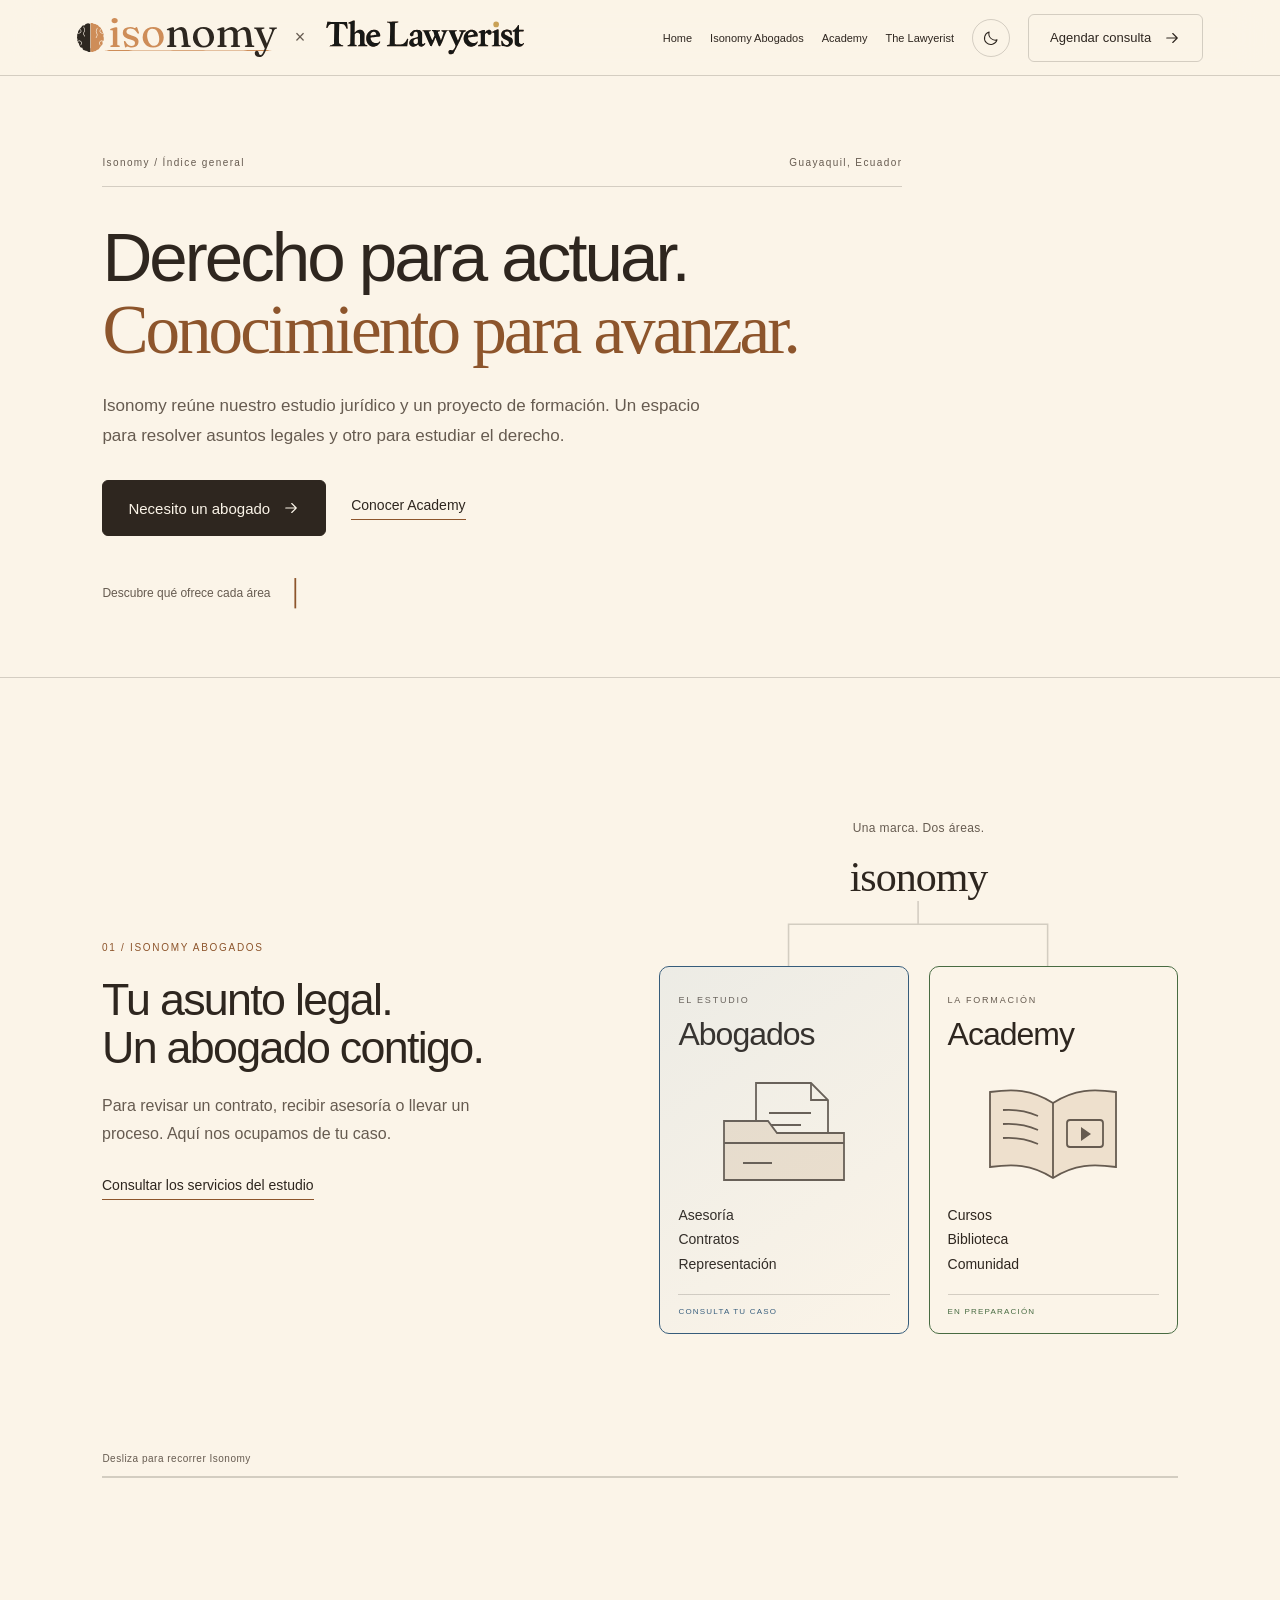
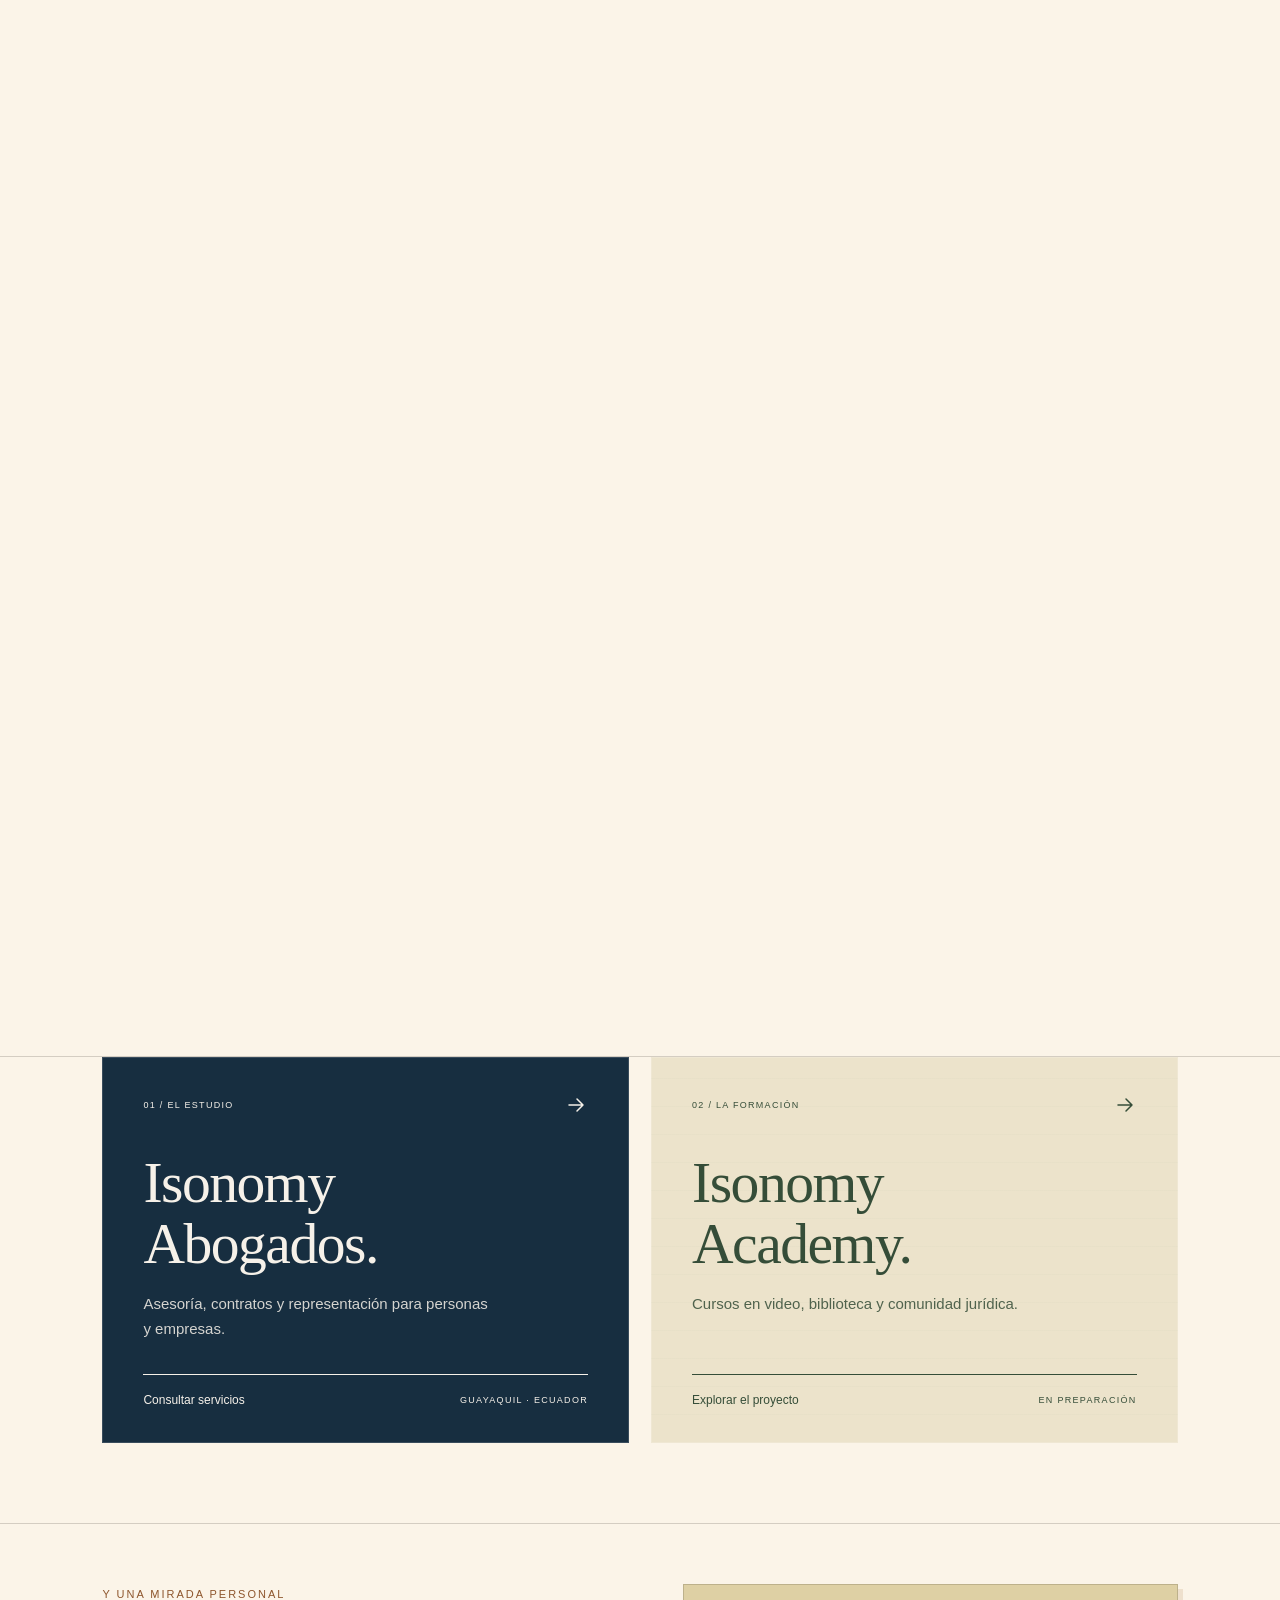
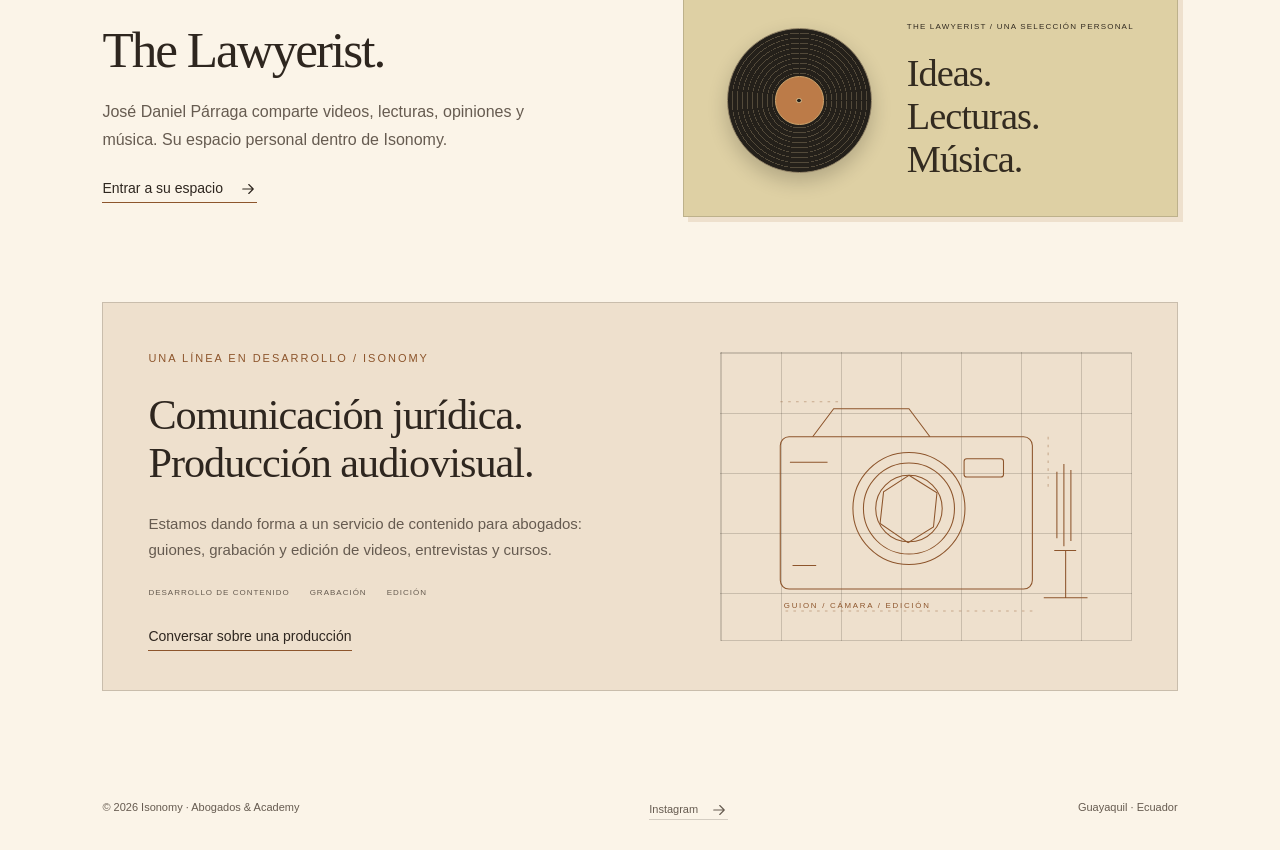
==== commit c971af5a: "Give Academy a notebook identity and Lawyerist a vinyl listening room" ====
--- a/index.html
+++ b/index.html
@@ -50,8 +50,8 @@
 @media(max-width:650px){.page-intro{padding:135px 7% 50px}.page-intro h1{font-size:43px;letter-spacing:-1.8px}.page-intro .intro-text{font-size:17px}.breadcrumb{margin-bottom:28px}.reading-section{padding:55px 7%}.reading-section .section-head,.detail-grid{grid-template-columns:1fr;gap:22px}.reading-section .section-head{margin-bottom:25px}.reading-section p{font-size:15px}.detail-grid{gap:30px}.reading-section h2{font-size:36px}.plain-list li{grid-template-columns:30px 1fr}.page-note{padding:20px}.page-intro+.scroll-story .hero-row{min-height:auto;padding-top:35px}.faq summary{font-size:18px}}
 
 .personal-nav .personal-wordmark{display:block;width:260px;max-width:65%}.personal-wordmark .theme-logo{display:block;width:100%}.personal-wordmark img{width:100%;height:auto}.personal-site .lawyerist{padding-top:170px}.personal-site .lawyerist h1{font-family:Georgia,serif;font-size:clamp(42px,5vw,76px);font-weight:400;line-height:1.08;letter-spacing:-2px}.personal-site .lawyerist-logo{display:none}.personal-site .section-jump{margin:30px 0 65px}.personal-site #videos,.personal-site #publicaciones{scroll-margin-top:140px}.personal-site .eyebrow{color:#b49a51}.personal-site .film-brand{color:inherit}.home-personal{padding:65px 8%;border-top:1px solid var(--line)}.home-personal h2{font-family:Georgia,serif;font-weight:400;font-size:clamp(38px,5vw,62px);margin:18px 0}.home-personal p{max-width:680px;line-height:1.8;color:var(--muted);margin-bottom:30px}@media(max-width:650px){.personal-site .lawyerist{padding-top:135px}.personal-nav .personal-wordmark{width:215px}.personal-site .lawyerist h1{font-size:43px}.personal-site .section-jump{margin-bottom:45px}}
-</style><link rel="stylesheet" href="/assets/page-identities.css?v=2"><link rel="stylesheet" href="/assets/typography.css?v=2"><link rel="stylesheet" href="/assets/editorial-layout.css?v=1"><link rel="stylesheet" href="/assets/meaningful-scroll.css?v=1"></head><body class="page-home"><nav><div class="collaboration"><a class="brand" href="/" aria-label="Isonomy, inicio"><span class="theme-logo isonomy-lockup"><img class="logo-dark" src="/assets/brand-1bfff3ba1e45.svg" alt="Isonomy"><img class="logo-light" src="/assets/brand-79583df23917.svg" alt="Isonomy"></span></a><span class="brand-separator" aria-hidden="true">×</span><a class="partner-brand" href="/the-lawyerist/" aria-label="The Lawyerist, marca personal de José Daniel Párraga"><span class="theme-logo lawyerist-lockup"><img class="logo-dark" src="/assets/brand-9d007f1f7aeb.svg" alt="The Lawyerist"><img class="logo-light" src="/assets/brand-e1b86bc1aedf.svg" alt="The Lawyerist"></span></a></div><button class="menu-toggle" type="button" aria-label="Abrir menú" aria-expanded="false" aria-controls="site-links"><span></span><span></span></button><div class="links" id="site-links"><a href="/">Home</a><a href="/abogados/">Isonomy Abogados</a><a href="/academy/">Academy</a><a href="/the-lawyerist/">The Lawyerist</a><button class="theme-toggle" type="button" aria-label="Cambiar a modo claro" title="Cambiar a modo claro"><svg class="theme-sun" viewBox="0 0 24 24" fill="none" aria-hidden="true"><circle cx="12" cy="12" r="3.5"/><path d="M12 2v2m0 16v2M2 12h2m16 0h2M5 5l1.4 1.4m11.2 11.2L19 19M5 19l1.4-1.4M17.6 6.4L19 5"/></svg><svg class="theme-moon" viewBox="0 0 24 24" fill="none" aria-hidden="true"><path d="M20 14.5A8.5 8.5 0 019.5 4 8.5 8.5 0 1020 14.5z"/></svg></button><a class="button" href="/abogados/#contacto">Agendar consulta<svg class="link-icon" viewBox="0 0 24 24" fill="none" aria-hidden="true"><path d="M5 12h14M13 6l6 6-6 6" stroke="currentColor" stroke-width="1.5" stroke-linecap="round" stroke-linejoin="round"/></svg></a></div></nav><main>
-<section class="portal-hero portal-hero-simple" id="inicio"><div class="portal-copy"><div class="eyebrow">Isonomy · Guayaquil, Ecuador</div><h1>Derecho para actuar.<br><em>Conocimiento para avanzar.</em></h1><p>Isonomy reúne nuestro estudio jurídico y un proyecto de formación. Un espacio para resolver asuntos legales y otro para estudiar el derecho.</p><div class="hero-actions"><a class="button primary" href="/abogados/">Necesito un abogado <svg class="link-icon" viewBox="0 0 24 24" fill="none" aria-hidden="true"><path d="M5 12h14m-6-6 6 6-6 6" stroke="currentColor" stroke-width="1.5" stroke-linecap="round" stroke-linejoin="round"/></svg></a><a class="text-link" href="/academy/">Conocer Academy</a></div><a class="scroll-invitation" href="#recorrido">Descubre qué ofrece cada área <span aria-hidden="true">│</span></a></div></section>
+</style><link rel="stylesheet" href="/assets/page-identities.css?v=2"><link rel="stylesheet" href="/assets/typography.css?v=2"><link rel="stylesheet" href="/assets/editorial-layout.css?v=1"><link rel="stylesheet" href="/assets/meaningful-scroll.css?v=3"><link rel="stylesheet" href="/assets/art-directions.css?v=1"></head><body class="page-home"><nav><div class="collaboration"><a class="brand" href="/" aria-label="Isonomy, inicio"><span class="theme-logo isonomy-lockup"><img class="logo-dark" src="/assets/brand-1bfff3ba1e45.svg" alt="Isonomy"><img class="logo-light" src="/assets/brand-79583df23917.svg" alt="Isonomy"></span></a><span class="brand-separator" aria-hidden="true">×</span><a class="partner-brand" href="/the-lawyerist/" aria-label="The Lawyerist, marca personal de José Daniel Párraga"><span class="theme-logo lawyerist-lockup"><img class="logo-dark" src="/assets/brand-9d007f1f7aeb.svg" alt="The Lawyerist"><img class="logo-light" src="/assets/brand-e1b86bc1aedf.svg" alt="The Lawyerist"></span></a></div><button class="menu-toggle" type="button" aria-label="Abrir menú" aria-expanded="false" aria-controls="site-links"><span></span><span></span></button><div class="links" id="site-links"><a href="/">Home</a><a href="/abogados/">Isonomy Abogados</a><a href="/academy/">Academy</a><a href="/the-lawyerist/">The Lawyerist</a><button class="theme-toggle" type="button" aria-label="Cambiar a modo claro" title="Cambiar a modo claro"><svg class="theme-sun" viewBox="0 0 24 24" fill="none" aria-hidden="true"><circle cx="12" cy="12" r="3.5"/><path d="M12 2v2m0 16v2M2 12h2m16 0h2M5 5l1.4 1.4m11.2 11.2L19 19M5 19l1.4-1.4M17.6 6.4L19 5"/></svg><svg class="theme-moon" viewBox="0 0 24 24" fill="none" aria-hidden="true"><path d="M20 14.5A8.5 8.5 0 019.5 4 8.5 8.5 0 1020 14.5z"/></svg></button><a class="button" href="/abogados/#contacto">Agendar consulta<svg class="link-icon" viewBox="0 0 24 24" fill="none" aria-hidden="true"><path d="M5 12h14M13 6l6 6-6 6" stroke="currentColor" stroke-width="1.5" stroke-linecap="round" stroke-linejoin="round"/></svg></a></div></nav><main>
+<section class="portal-hero portal-hero-simple" id="inicio"><div class="portal-copy"><div class="home-edition"><span>Isonomy / Índice general</span><span>Guayaquil, Ecuador</span></div><h1>Derecho para actuar.<br><em>Conocimiento para avanzar.</em></h1><p>Isonomy reúne nuestro estudio jurídico y un proyecto de formación. Un espacio para resolver asuntos legales y otro para estudiar el derecho.</p><div class="hero-actions"><a class="button primary" href="/abogados/">Necesito un abogado <svg class="link-icon" viewBox="0 0 24 24" fill="none" aria-hidden="true"><path d="M5 12h14m-6-6 6 6-6 6" stroke="currentColor" stroke-width="1.5" stroke-linecap="round" stroke-linejoin="round"/></svg></a><a class="text-link" href="/academy/">Conocer Academy</a></div><a class="scroll-invitation" href="#recorrido">Descubre qué ofrece cada área <span aria-hidden="true">│</span></a></div></section>
 <section class="identity-story" id="recorrido" aria-label="Qué es Isonomy">
 <div class="identity-stage">
 <div class="identity-copy-window"><div class="identity-copy-track">
@@ -67,7 +67,7 @@
 <div class="identity-progress"><span>Desliza para recorrer Isonomy</span><div><i></i></div></div>
 </div></section>
 <section class="portal-paths" aria-label="Las dos áreas de Isonomy"><a class="portal-door practice-door" href="/abogados/"><div class="door-top"><span>01 / EL ESTUDIO</span><svg class="link-icon" viewBox="0 0 24 24" fill="none" aria-hidden="true"><path d="M5 12h14m-6-6 6 6-6 6" stroke="currentColor" stroke-width="1.5" stroke-linecap="round" stroke-linejoin="round"/></svg></div><h2>Isonomy<br>Abogados.</h2><p>Asesoría, contratos y representación para personas y empresas.</p><div class="door-bottom"><span>Consultar servicios</span><span>GUAYAQUIL · ECUADOR</span></div></a><a class="portal-door academy-door" href="/academy/"><div class="door-top"><span>02 / LA FORMACIÓN</span><svg class="link-icon" viewBox="0 0 24 24" fill="none" aria-hidden="true"><path d="M5 12h14m-6-6 6 6-6 6" stroke="currentColor" stroke-width="1.5" stroke-linecap="round" stroke-linejoin="round"/></svg></div><h2>Isonomy<br>Academy.</h2><p>Cursos en video, biblioteca y comunidad jurídica.</p><div class="door-bottom"><span>Explorar el proyecto</span><span>EN PREPARACIÓN</span></div></a></section>
-<section class="personal-bridge" id="lawyerist"><div><span class="eyebrow">Y una mirada personal</span><h2>The Lawyerist.</h2><p>José Daniel Párraga comparte videos, libros y opiniones sobre derecho, política y otros intereses.</p><a class="text-link" href="/the-lawyerist/">Entrar a su espacio <svg class="link-icon" viewBox="0 0 24 24" fill="none" aria-hidden="true"><path d="M5 12h14m-6-6 6 6-6 6" stroke="currentColor" stroke-width="1.5" stroke-linecap="round" stroke-linejoin="round"/></svg></a></div><div class="bridge-topics" aria-hidden="true"><span>Derecho</span><span>Libros</span><span>Ideas</span></div></section></main><footer><span>© 2026 Isonomy · Abogados &amp; Academy</span><a href="https://www.instagram.com/isonomy.ec/">Instagram<svg class="link-icon" viewBox="0 0 24 24" fill="none" aria-hidden="true"><path d="M5 12h14M13 6l6 6-6 6" stroke="currentColor" stroke-width="1.5" stroke-linecap="round" stroke-linejoin="round"/></svg></a><span>Guayaquil · Ecuador</span></footer>
+<section class="personal-bridge" id="lawyerist"><div><span class="eyebrow">Y una mirada personal</span><h2>The Lawyerist.</h2><p>José Daniel Párraga comparte videos, lecturas, opiniones y música. Su espacio personal dentro de Isonomy.</p><a class="text-link" href="/the-lawyerist/">Entrar a su espacio <svg class="link-icon" viewBox="0 0 24 24" fill="none" aria-hidden="true"><path d="M5 12h14m-6-6 6 6-6 6" stroke="currentColor" stroke-width="1.5" stroke-linecap="round" stroke-linejoin="round"/></svg></a></div><div class="personal-preview" aria-hidden="true"><div class="mini-record"></div><div><span>THE LAWYERIST / UNA SELECCIÓN PERSONAL</span><strong>Ideas.<br>Lecturas.<br>Música.</strong></div></div></section><section class="studio-teaser" id="studio"><div class="studio-copy"><span class="eyebrow">Una línea en desarrollo / Isonomy</span><h2>Comunicación jurídica.<br>Producción audiovisual.</h2><p>Estamos dando forma a un servicio de contenido para abogados: guiones, grabación y edición de videos, entrevistas y cursos.</p><div class="studio-capabilities"><span>DESARROLLO DE CONTENIDO</span><span>GRABACIÓN</span><span>EDICIÓN</span></div><a class="text-link" href="https://wa.me/593963894347?text=Hola%2C%20me%20interesa%20conversar%20sobre%20producci%C3%B3n%20de%20contenido%20jur%C3%ADdico." target="_blank" rel="noopener noreferrer">Conversar sobre una producción</a></div><div class="studio-art" aria-hidden="true"><svg viewBox="0 0 440 300" fill="none" stroke="currentColor" stroke-width="1.2"><rect x="54" y="82" width="288" height="174" rx="10"/><path d="m91 82 24-32h86l24 32M65 111h43M68 229h27"/><rect x="264" y="107" width="45" height="21" rx="3"/><circle cx="201" cy="164" r="64"/><circle cx="201" cy="164" r="52"/><circle cx="201" cy="164" r="38"/><path d="m201 126 32 20-4 39-29 18-32-22 4-36 29-19Z"/><path d="M54 42h69m237 40v59m-18 140H54" stroke-dasharray="3 6" opacity=".4"/><path d="M378 113v94m-8-85v76m16-78v81"/><path d="M367 212h25m-12 0v54m-25 0h50"/><text x="58" y="278" fill="currentColor" stroke="none" font-family="Arial,Helvetica,sans-serif" font-size="9" letter-spacing="2">GUION / CÁMARA / EDICIÓN</text></svg></div></section></main><footer><span>© 2026 Isonomy · Abogados &amp; Academy</span><a href="https://www.instagram.com/isonomy.ec/">Instagram<svg class="link-icon" viewBox="0 0 24 24" fill="none" aria-hidden="true"><path d="M5 12h14M13 6l6 6-6 6" stroke="currentColor" stroke-width="1.5" stroke-linecap="round" stroke-linejoin="round"/></svg></a><span>Guayaquil · Ecuador</span></footer>
 <script>
 const root=document.documentElement,toggle=document.querySelector('.theme-toggle'),system=matchMedia('(prefers-color-scheme:dark)'),reduced=matchMedia('(prefers-reduced-motion:reduce)');
 let preference=null;try{preference=localStorage.getItem('isonomy-theme')}catch(e){}
@@ -81,4 +81,4 @@
 document.querySelectorAll('#site-links a').forEach(a=>a.addEventListener('click',closeMenu));document.addEventListener('keydown',e=>{if(e.key==='Escape')closeMenu()});
 document.querySelectorAll('[data-filter]').forEach(button=>button.addEventListener('click',()=>{document.querySelectorAll('[data-filter]').forEach(b=>b.setAttribute('aria-pressed',String(b===button)));let count=0;document.querySelectorAll('.video-card').forEach(card=>{card.hidden=button.dataset.filter!=='Todos'&&card.dataset.topic!==button.dataset.filter;if(!card.hidden)count++;else card.querySelector('video').pause()});document.querySelector('#video-results').textContent=count+' videos'}));
 document.querySelectorAll('video').forEach(v=>v.addEventListener('play',()=>document.querySelectorAll('video').forEach(other=>{if(other!==v)other.pause()})));
-</script><script src="/assets/meaningful-scroll.js?v=1" defer></script></body></html>+</script><script src="/assets/meaningful-scroll.js?v=3" defer></script></body></html>
--- a/assets/meaningful-scroll.css
+++ b/assets/meaningful-scroll.css
@@ -7,7 +7,7 @@
 .identity-stage{display:grid;grid-template-columns:1fr 1.1fr;gap:0 8%;align-items:center;padding:60px 0;position:relative}
 .identity-story.motion-ready{height:220svh}.motion-ready .identity-stage{position:sticky;top:var(--nav-height);height:calc(100svh - var(--nav-height));padding:32px 0 58px}
 .identity-copy-window{min-width:0}.motion-ready .identity-copy-window{height:320px;overflow:hidden}
-.identity-copy-track{will-change:transform}.identity-chapter{padding:20px 0 32px}.motion-ready .identity-chapter{height:320px}
+.identity-copy-track{position:relative}.motion-ready .identity-copy-track{height:100%}.identity-chapter{padding:20px 0 32px}.motion-ready .identity-chapter{position:absolute;inset:0;height:320px;will-change:transform,opacity}
 .identity-chapter h2{font-size:clamp(32px,3.5vw,53px);line-height:1.08;letter-spacing:-1.7px;margin:20px 0}.identity-chapter p{font-size:16px;line-height:1.75;color:var(--muted);max-width:410px;margin:20px 0 28px}.identity-chapter .eyebrow{font-size:10px;letter-spacing:1.7px}
 .identity-map{width:100%;max-width:560px;justify-self:center;grid-column:2;grid-row:1}.map-heading{text-align:center;color:var(--muted);font-size:12px;letter-spacing:.4px;margin-bottom:18px}.map-parent{font:42px Georgia,serif;text-align:center;color:var(--ink);letter-spacing:-1px}.map-connectors{height:65px;display:block;width:100%}
 .map-branches{display:grid;grid-template-columns:1fr 1fr;gap:20px}.map-branch{--branch-fill:var(--panel);border:1px solid var(--line);padding:22px 18px 17px;border-radius:10px;color:var(--ink);background:var(--bg);position:relative;overflow:hidden}.map-study{border-color:var(--study-accent)}.map-academy{border-color:var(--academy-accent)}.map-branch:before{content:'';position:absolute;inset:0;opacity:var(--branch-light,0);pointer-events:none}.map-study:before{background:linear-gradient(145deg,#88b0d020,transparent)}.map-academy:before{background:linear-gradient(145deg,#adc58e20,transparent)}
@@ -23,8 +23,8 @@
 .portal-hero.portal-hero-simple{padding:calc(var(--nav-height,94px) + 45px) 7% 45px}.portal-hero-simple h1{font-size:43px;letter-spacing:-1.9px}.scroll-invitation{margin-top:13px;font-size:11px}
 .identity-story{padding:0 7%}.identity-story.motion-ready{height:200svh}.identity-stage{display:flex;flex-direction:column;gap:20px;padding:38px 0}.motion-ready .identity-stage{padding:20px 0 42px;justify-content:center;gap:12px}
 .identity-map{order:0;max-width:380px;width:100%}.map-heading{font-size:10px;margin-bottom:10px}.map-parent{font-size:32px;line-height:1}.map-connectors{height:30px}.map-branches{gap:12px}.map-branch{padding:13px 12px 12px;border-radius:7px}.branch-kicker{font-size:8px;letter-spacing:1.1px}.map-branch h3{font-size:24px;margin-top:6px}.map-branch svg{height:72px;max-width:120px;margin:7px auto 5px}.map-branch p{font-size:12px;line-height:1.5;margin:7px 0 10px}.branch-status{font-size:7px;letter-spacing:.65px;padding-top:9px}
-.identity-copy-window{order:1;width:100%}.motion-ready .identity-copy-window{height:205px;flex-shrink:0}.identity-chapter{padding:14px 0 20px}.motion-ready .identity-chapter{height:205px}.identity-chapter h2{font-size:29px;line-height:1.1;letter-spacing:-.9px;margin:12px 0}.identity-chapter .eyebrow{font-size:8px;letter-spacing:1.2px}.identity-chapter p{font-size:13px;line-height:1.6;margin:13px 0 15px}.identity-chapter .text-link{font-size:12px}.identity-progress{order:2;width:100%}.motion-ready .identity-progress{bottom:15px;font-size:8px}.identity-progress>div{margin-top:8px}
-.page-practice .scene.case-animation{width:100%;max-width:350px}.case-steps{font-size:10px;gap:10px;margin-bottom:3px}.case-steps span{padding:7px 0}.page-practice .case-animation .scene-caption{font-size:10px;margin:3px 0 0;min-height:27px}.page-practice .case-drawing{max-height:160px}
+.identity-copy-window{order:1;width:100%}.motion-ready .identity-copy-window{height:235px;flex-shrink:0}.identity-chapter{padding:14px 0 20px}.motion-ready .identity-chapter{height:235px}.identity-chapter h2{font-size:29px;line-height:1.1;letter-spacing:-.9px;margin:12px 0}.identity-chapter .eyebrow{font-size:8px;letter-spacing:1.2px}.identity-chapter p{font-size:13px;line-height:1.6;margin:13px 0 15px}.identity-chapter .text-link{font-size:12px}.identity-progress{order:2;width:100%}.motion-ready .identity-progress{bottom:15px;font-size:8px}.identity-progress>div{margin-top:8px}
+.page-practice .scene.case-animation{width:100%;max-width:350px}.case-steps{font-size:10px;gap:10px;margin-bottom:3px}.case-steps span{padding:7px 0}.page-practice .case-animation .scene-caption{font-size:10px;margin:3px 0 0;min-height:27px}.page-practice .case-drawing{max-height:155px}
 }
-@media(max-width:650px) and (max-height:740px){.motion-ready .identity-stage{padding:10px 0 36px;gap:6px}.map-heading{margin-bottom:5px}.map-branch{padding:10px 11px}.map-branch svg{height:52px;margin:5px auto}.map-branch h3{font-size:22px}.map-branch p{font-size:11px;margin:5px 0 7px}.branch-status{padding-top:7px}.motion-ready .identity-copy-window,.motion-ready .identity-chapter{height:190px}.identity-chapter h2{font-size:27px;margin:9px 0}.identity-chapter p{margin:10px 0 13px}.page-practice .case-drawing{max-height:135px}}
-@media(prefers-reduced-motion:reduce){.identity-story.motion-ready{height:auto}.motion-ready .identity-stage{position:static;height:auto;padding:45px 0}.motion-ready .identity-copy-window{height:auto;overflow:visible}.identity-copy-track{transform:none!important;will-change:auto}.motion-ready .identity-chapter{height:auto;padding:20px 0 30px}.motion-ready .identity-progress{display:none}.map-documents,.map-lesson{transform:none!important}}
+@media(max-width:650px) and (max-height:740px){.motion-ready .identity-stage{padding:10px 0 36px;gap:6px}.map-heading{margin-bottom:5px}.map-branch{padding:10px 11px}.map-branch svg{height:52px;margin:5px auto}.map-branch h3{font-size:22px}.map-branch p{font-size:11px;margin:5px 0 7px}.branch-status{padding-top:7px}.motion-ready .identity-copy-window,.motion-ready .identity-chapter{height:220px}.identity-chapter h2{font-size:27px;margin:9px 0}.identity-chapter p{margin:10px 0 13px}.page-practice .case-drawing{max-height:135px}}
+@media(prefers-reduced-motion:reduce){.identity-story.motion-ready{height:auto}.motion-ready .identity-stage{position:static;height:auto;padding:45px 0}.motion-ready .identity-copy-window{height:auto;overflow:visible}.identity-copy-track{transform:none!important;will-change:auto}.motion-ready .identity-chapter{position:static;height:auto;padding:20px 0 30px;opacity:1!important;transform:none!important;will-change:auto}.motion-ready .identity-progress{display:none}.map-documents,.map-lesson{transform:none!important}}
--- a/assets/art-directions.css
+++ b/assets/art-directions.css
@@ -0,0 +1,87 @@
+/* Four independent art directions. Existing scroll canvases and media remain intact. */
+/* Home: an index, with small previews of the destinations. */
+.home-edition{display:flex;justify-content:space-between;gap:24px;max-width:800px;padding-bottom:16px;border-bottom:1px solid var(--line);font-size:10px;line-height:1.5;letter-spacing:1.4px;color:var(--muted)}
+.page-home .portal-copy h1{margin-top:35px}
+.page-home .portal-door.academy-door{background:#ece3cb;color:#354d38;background-image:repeating-linear-gradient(0deg,transparent,transparent 27px,#354d380a 28px)}
+.personal-preview{display:flex;align-items:center;justify-content:center;gap:35px;padding:35px;background:#ded0a4;color:#332b20;border:1px solid #332b2030;align-self:center;box-shadow:5px 5px 0 var(--panel)}
+.personal-preview>div:last-child{min-width:0}.personal-preview span{display:block;font-size:8px;line-height:1.8;letter-spacing:1.2px;margin-bottom:18px}.personal-preview strong{font:400 clamp(29px,3vw,44px)/1.12 Georgia,serif;letter-spacing:-1px}
+.mini-record{width:145px;aspect-ratio:1;flex-shrink:0;position:relative;border-radius:50%;background:repeating-radial-gradient(circle at center,#24201a 0 2px,#534a3a 2px 2.7px,#24201a 2.7px 5px);box-shadow:0 8px 20px #0003;border:1px solid #8b7d62}
+.mini-record:before{content:'';position:absolute;inset:33%;border-radius:50%;background:#bc7b48;border:1px solid #cfa56d}
+.mini-record:after{content:'';position:absolute;inset:48%;background:#24201a;border:1px solid #d5b98a;border-radius:50%}
+.studio-teaser{display:grid;grid-template-columns:1.2fr 1fr;gap:8%;align-items:center;margin:0 8% 80px;padding:45px;border:1px solid var(--line);background:var(--panel)}
+.studio-copy h2{font:400 clamp(30px,3.3vw,48px)/1.12 Georgia,serif;letter-spacing:-1px;margin:25px 0}.studio-copy p{font-size:15px;line-height:1.75;color:var(--muted);max-width:500px}.studio-capabilities{display:flex;gap:10px 20px;flex-wrap:wrap;margin:25px 0 30px;font-size:8px;letter-spacing:1px;color:var(--muted)}
+.studio-art{border:1px solid var(--line);padding:12px;color:var(--copper);background-image:linear-gradient(var(--line) 1px,transparent 1px),linear-gradient(90deg,var(--line) 1px,transparent 1px);background-size:60px 60px}.studio-art svg{display:block;width:100%;height:auto}
+/* Abogados: structured, professional, with its own blue palette. */
+.page-practice .practice-assurance{border-left:2px solid var(--copper);border-top:0;padding:10px 0 10px 20px}
+.page-practice .service-selector{border-top:1px solid var(--line)}
+.page-practice .service-body .service-action{display:inline-flex;min-height:44px;align-items:center}
+/* Academy: paper, green ink, diagrams and annotated notebook pages. */
+body.page-academy{--bg:#202c24;--ink:#eee7d6;--muted:#c6c9b8;--copper:#b5c699;--panel:#2b392e;--line:#eee7d633;--nav:#202c24f5;--paper-rule:#e4dac909;--paper-fleck:#e4dac918;--paper-shadow:#0002}
+[data-theme="light"] body.page-academy{--bg:#f2e9d5;--ink:#353e30;--muted:#5e6556;--copper:#46664c;--panel:#e9dfc7;--line:#354d3838;--nav:#f2e9d5f5;--paper-rule:#5d60430a;--paper-fleck:#62593d13;--paper-shadow:#75634416}
+.page-academy main{background-image:radial-gradient(var(--paper-fleck) .6px,transparent .8px);background-size:5px 7px}
+.page-academy .academy-intro{max-width:1500px;margin:auto}
+.page-academy .notebook-heading{grid-template-columns:1fr 1.1fr;gap:5%;align-items:center;border-top:1px solid var(--line);padding-top:30px}
+.notebook-copy{min-width:0}.page-academy .notebook-heading h1{font-size:clamp(46px,5.3vw,76px);margin:25px 0;line-height:1.07;letter-spacing:-2px}
+.notebook-copy .status{font-size:11px;line-height:1.6;border:1px dashed var(--line);border-radius:0;padding:10px 14px;display:inline-block;background:none}
+.notebook-index{display:flex;flex-wrap:wrap;gap:22px;margin-top:30px;font-size:12px}.notebook-index a{display:flex;align-items:center;gap:9px;min-height:44px;border-bottom:1px solid var(--line)}.notebook-index span{font-size:9px;color:var(--copper)}
+.notebook-figure{margin:0;min-width:0;padding:8px;border:1px solid var(--line);box-shadow:6px 6px 0 var(--paper-shadow);position:relative}
+.notebook-figure:before,.notebook-figure:after{content:'';position:absolute;width:15px;height:15px;border-top:1px solid var(--copper);top:-6px;pointer-events:none}.notebook-figure:before{left:-6px;border-left:1px solid var(--copper)}.notebook-figure:after{right:-6px;border-right:1px solid var(--copper)}
+.notebook-figure .theme-logo{width:100%}.notebook-figure img{display:block;width:100%;height:auto}.notebook-figure figcaption{font-size:10px;line-height:1.6;color:var(--muted);padding:14px 12px;border-top:1px solid var(--line)}
+.page-academy .academy-shelves{gap:28px;margin-top:65px}.page-academy .academy-shelves>a{background:var(--bg);border:1px solid var(--line);border-radius:0;box-shadow:4px 4px 0 var(--paper-shadow)}
+.page-academy .shelf-art{background-color:var(--panel);background-image:linear-gradient(var(--paper-rule) 1px,transparent 1px),linear-gradient(90deg,var(--paper-rule) 1px,transparent 1px);background-size:22px 22px;border-bottom:1px dashed var(--line)}
+.ink-edition{color:var(--ink);stroke-width:1.2}.ink-edition .art-accent{stroke:var(--copper);stroke-width:1.4}
+.page-academy .academy-shelves h2{letter-spacing:-.7px}.page-academy .academy-shelves>a>span{color:var(--copper)}
+.page-academy .academy-feature{border-top-style:dashed}.page-academy .feature-copy .eyebrow{display:inline-block;border-bottom:1px solid var(--line);padding-bottom:12px}
+.page-academy .learning-outline,.page-academy .community-board{position:relative;background-color:var(--bg);background-image:repeating-linear-gradient(0deg,transparent,transparent 29px,var(--paper-rule) 30px);border:1px solid var(--line);box-shadow:6px 6px 0 var(--paper-shadow)}
+.page-academy .learning-outline{padding:32px 30px 28px 50px}.page-academy .learning-outline:before{content:'';position:absolute;top:0;bottom:0;left:29px;width:1px;background:var(--line)}
+.notebook-stamp{display:block;font-size:8px;line-height:1.7;letter-spacing:1.6px;color:var(--copper);padding-bottom:12px;border-bottom:1px dashed var(--line)}
+.community-board>.notebook-stamp{padding:18px 28px 12px}.page-academy .board-entry{border-bottom-style:dashed}.page-academy .board-top{font-size:9px;line-height:1.7}
+.page-academy .book-spine{background-image:repeating-linear-gradient(0deg,transparent,transparent 4px,var(--paper-rule) 5px);border-color:var(--copper);border-radius:2px 5px 0 0;box-shadow:3px 0 0 var(--paper-shadow)}
+.page-academy .academy-now{border-top:1px solid var(--line);background-image:repeating-linear-gradient(0deg,transparent,transparent 29px,var(--paper-rule) 30px)}
+/* The Lawyerist: sleeves, liner notes and a listening room, using real videos. */
+body.page-personal{--bg:#28221c;--ink:#f4e7c8;--muted:#d0bea2;--copper:#e0ac70;--panel:#372c21;--line:#f4e7c830;--nav:#28221cf5;--law-bg:#28221c;--law-ink:#f4e7c8;--law-muted:#d0bea2;--sleeve:#dac59a;--sleeve-ink:#392b20}
+[data-theme="light"] body.page-personal{--bg:#f0dfba;--ink:#35271f;--muted:#68543f;--copper:#8f4728;--panel:#e2cea5;--line:#35271f38;--nav:#f0dfbaf5;--law-bg:#f0dfba;--law-ink:#35271f;--law-muted:#68543f;--sleeve:#d7bc87;--sleeve-ink:#35271f}
+.page-personal .lawyerist{background:var(--bg)}
+.page-personal .editorial-hero{grid-template-columns:1.1fr 1fr;gap:7%;align-items:center}
+.personal-edition-label{display:flex;justify-content:space-between;gap:20px;padding:17px 0 13px;margin:24px 0 0;border-top:1px solid var(--line);border-bottom:1px solid var(--line);font-size:9px;letter-spacing:1.4px;line-height:1.6;color:var(--muted);max-width:460px}
+.page-personal .editorial-hero h1{font:400 clamp(42px,4.9vw,74px)/1.06 Georgia,serif;letter-spacing:-2px;margin:28px 0}
+.page-personal .editorial-hero h1 em{font-style:normal;color:var(--copper)}
+.page-personal .editorial-topics{flex-wrap:wrap;gap:15px 25px}.page-personal .section-jump{flex-wrap:wrap;line-height:1.7;gap:20px}
+.record-edition{max-width:490px;padding:22px;background:var(--sleeve);color:var(--sleeve-ink);border:1px solid #392b2040;box-shadow:8px 8px 0 var(--panel)}
+.record-edition .feature-kicker{font-size:8px;letter-spacing:1px;line-height:1.6;color:var(--sleeve-ink);border-bottom:1px solid #392b2040;padding-bottom:14px;margin-bottom:20px}
+.record-stage{position:relative;isolation:isolate;width:100%;padding-bottom:5px;min-width:0}.vinyl-art{position:absolute;right:0;top:12%;width:71%;z-index:0}.vinyl-art svg{display:block;width:100%;height:auto}
+.record-sleeve{width:77%;position:relative;z-index:1;box-shadow:4px 7px 16px #0004}.record-sleeve .film-preview{border-radius:0;border:1px solid #19140f}
+.record-edition .film-title{font-size:clamp(18px,1.9vw,27px);left:8%;right:8%;bottom:76px;line-height:1.12}.record-edition .film-brand{left:8%;width:125px;max-width:80%;top:20px}.record-edition .film-play{left:8%;bottom:22px;width:42px;height:42px}.record-edition .film-caption{left:calc(8% + 55px);bottom:36px;font-size:8px;letter-spacing:1.5px}
+.edition-footer{display:flex;justify-content:space-between;gap:10px;border-top:1px solid #392b2040;margin-top:18px;padding-top:12px;font-size:8px;letter-spacing:1px;line-height:1.7}
+.page-personal .editorial-heading{padding-top:22px;font-size:10px;letter-spacing:1.4px;line-height:1.7}.page-personal .editorial-heading>span:last-child{letter-spacing:0;text-transform:none}
+.page-personal .video-filters{gap:0;border-bottom:1px solid var(--line);margin:0 0 30px}.page-personal .video-filters button{border:0;border-bottom:2px solid transparent;border-radius:0;min-height:44px;background:transparent;color:var(--muted);padding:12px 18px}.page-personal .video-filters button[aria-pressed=true]{background:var(--panel);color:var(--ink);border-bottom-color:var(--copper)}
+.page-personal .video-gallery{gap:35px 28px}.page-personal .video-meta{padding:14px 0 10px;border-bottom:1px solid var(--line);color:var(--muted);font-size:8px;line-height:1.8;letter-spacing:.9px}
+.page-personal .film-preview{border-radius:0}.page-personal .video-card .film-preview{box-shadow:4px 4px 0 var(--panel)}
+.page-personal .editorial-channel h2{letter-spacing:-1px}.page-personal .channel-links span{font-family:Georgia,serif}
+.listening-room{padding:65px 0 60px;border-top:1px solid var(--line);border-bottom:1px solid var(--line);display:grid;grid-template-columns:1fr 1.15fr;gap:7%;align-items:center;margin:15px 0 35px}
+.listening-heading{min-width:0}.listening-heading h2{font:400 clamp(34px,4vw,56px)/1.08 Georgia,serif;letter-spacing:-1.3px;margin:24px 0}.listening-heading p{font-size:15px;line-height:1.8;color:var(--muted);max-width:440px}.listening-note{display:block;font-size:11px;line-height:1.7;color:var(--muted);padding-top:18px;border-top:1px solid var(--line);max-width:440px}
+.listening-selection{display:grid;grid-template-columns:repeat(3,minmax(0,1fr));gap:10px;min-width:0;align-items:start}.listening-selection article{position:relative;min-width:0;padding:16px 12px 20px;background:var(--sleeve);color:var(--sleeve-ink);border:1px solid #392b2030;box-shadow:3px 3px 0 var(--panel)}.listening-selection article:nth-child(2){margin-top:30px;background:#b8754b;color:#221b17}.listening-selection article:nth-child(3){margin-top:60px;background:#ccc69b;color:#303126}
+.listening-number{display:block;font-size:9px;letter-spacing:1.3px;padding-bottom:12px;border-bottom:1px solid #392b2040}.listening-selection h3{font:400 20px/1.15 Georgia,serif;margin:20px 0 10px;letter-spacing:-.4px}.listening-selection p{font-size:11px;line-height:1.6;margin:0;opacity:.85}.listening-selection .mini-record{width:100%;max-width:120px;margin:22px auto 0;box-shadow:none}
+.set-lines{height:120px;display:flex;gap:6px;align-items:center;justify-content:center;margin-top:22px}.set-lines i{width:3px;height:45%;background:currentColor;opacity:.8}.set-lines i:nth-child(2n){height:75%}.set-lines i:nth-child(3n){height:30%}.set-lines i:nth-child(5){height:95%}
+.rhythm-marks{height:120px;position:relative;margin-top:22px}.rhythm-marks i{position:absolute;border:1px solid currentColor;border-radius:50%;width:50%;aspect-ratio:1;top:20%;left:5%}.rhythm-marks i:nth-child(2){left:30%;top:5%}.rhythm-marks i:nth-child(3){left:48%;top:28%;width:45%}.rhythm-marks i:nth-child(4){left:22%;top:48%;width:35%;background:currentColor;opacity:.3}
+/* New areas do not change the fixed header or native scroll geometry. */
+.notebook-index a:focus-visible,.text-link:focus-visible,.section-jump a:focus-visible{outline:2px solid var(--copper);outline-offset:5px}
+@media(max-width:1050px){
+.personal-preview{gap:22px;padding:28px}.personal-preview .mini-record{width:115px}
+.page-academy .notebook-heading h1{font-size:54px}.page-personal .editorial-hero{gap:5%}.page-personal .editorial-hero h1{font-size:54px}.record-edition{padding:16px}.record-edition .film-title{font-size:21px}.record-edition .film-brand{width:105px}
+.listening-room{grid-template-columns:1fr;gap:30px}.listening-heading p,.listening-note{max-width:580px}.listening-selection{max-width:720px;gap:18px}.listening-selection article{padding:20px}.listening-selection .mini-record{max-width:145px}.listening-selection h3{font-size:24px}
+}
+@media(max-width:650px){
+.home-edition{font-size:8px;gap:12px;letter-spacing:.7px}.home-edition span:last-child{text-align:right}.page-home .portal-copy h1{margin-top:27px}.personal-preview{justify-content:flex-start;gap:26px;padding:28px}.personal-preview .mini-record{width:110px}.personal-preview strong{font-size:32px}.personal-preview span{font-size:7px;letter-spacing:.8px}
+.studio-teaser{grid-template-columns:1fr;margin:0 7% 50px;padding:27px;gap:28px}.studio-copy h2{font-size:33px}.studio-copy p{font-size:14px}.studio-capabilities{font-size:7px;gap:12px}.studio-art{max-width:370px;width:100%;margin:auto}
+.page-academy .notebook-heading{grid-template-columns:1fr;gap:35px;padding-top:20px}.page-academy .notebook-heading h1{font-size:45px;letter-spacing:-1.5px}.notebook-copy .status{font-size:10px}.notebook-index{gap:20px;margin-top:20px}.notebook-figure{max-width:450px;margin:0 auto;width:100%}.notebook-figure figcaption{font-size:9px;padding:12px}
+.page-academy .academy-shelves{gap:20px;margin-top:45px}.page-academy .shelf-art{border:0;border-right:1px dashed var(--line)}.page-academy .learning-outline{padding:25px 24px 25px 42px}.page-academy .learning-outline:before{left:23px}
+.page-personal .editorial-hero{grid-template-columns:1fr;gap:35px;padding-top:calc(var(--nav-height,94px) + 40px)}.page-personal .editorial-hero h1{font-size:46px;letter-spacing:-1.5px}.personal-edition-label{font-size:8px;letter-spacing:1px;margin-top:20px}.record-edition{max-width:350px;padding:18px}.record-edition .film-title{font-size:23px}.record-edition .film-brand{width:115px}.record-edition .film-caption{font-size:7px;letter-spacing:1px}
+.page-personal .editorial-heading{font-size:9px;gap:15px;align-items:start}.page-personal .video-filters button{font-size:11px;padding:12px 13px}.page-personal .video-gallery{grid-template-columns:1fr;gap:30px}.page-personal .video-card{max-width:380px;margin:0 auto}.page-personal .video-meta{font-size:8px}.page-personal .video-meta span:last-child{font-size:7px}
+.listening-room{padding:45px 0;gap:25px}.listening-heading h2{font-size:40px}.listening-heading p{font-size:14px}.listening-selection{gap:10px;align-items:stretch}.listening-selection article{padding:13px 10px}.listening-selection article:nth-child(2){margin-top:15px}.listening-selection article:nth-child(3){margin-top:30px}.listening-selection h3{font-size:19px}.listening-selection p{font-size:10px}.listening-number{font-size:8px}.listening-selection .mini-record{margin-top:18px}.set-lines,.rhythm-marks{height:85px;margin-top:18px}.set-lines{gap:5px}
+}
+@media(max-width:380px){
+.personal-preview{padding:22px;gap:20px}.personal-preview .mini-record{width:90px}.personal-preview strong{font-size:29px}.personal-preview span{letter-spacing:.2px}
+.record-edition{padding:14px}.record-edition .feature-kicker{font-size:7px;letter-spacing:.5px}.record-edition .film-title{font-size:20px}.record-edition .film-brand{width:100px}.record-edition .film-play{width:36px;height:36px}.record-edition .film-caption{left:calc(8% + 44px);bottom:33px;font-size:7px;letter-spacing:.7px}
+.listening-selection{grid-template-columns:1fr;gap:14px}.listening-selection article,.listening-selection article:nth-child(2),.listening-selection article:nth-child(3){margin:0;display:grid;grid-template-columns:80px 1fr;gap:0 20px;padding:18px;align-items:center}.listening-number{grid-column:2;padding-bottom:6px}.listening-selection .mini-record,.set-lines,.rhythm-marks{grid-column:1;grid-row:1/4;margin:0;width:80px;height:80px}.listening-selection h3{margin:12px 0 7px;grid-column:2}.listening-selection p{grid-column:2}.set-lines{gap:6px}
+}
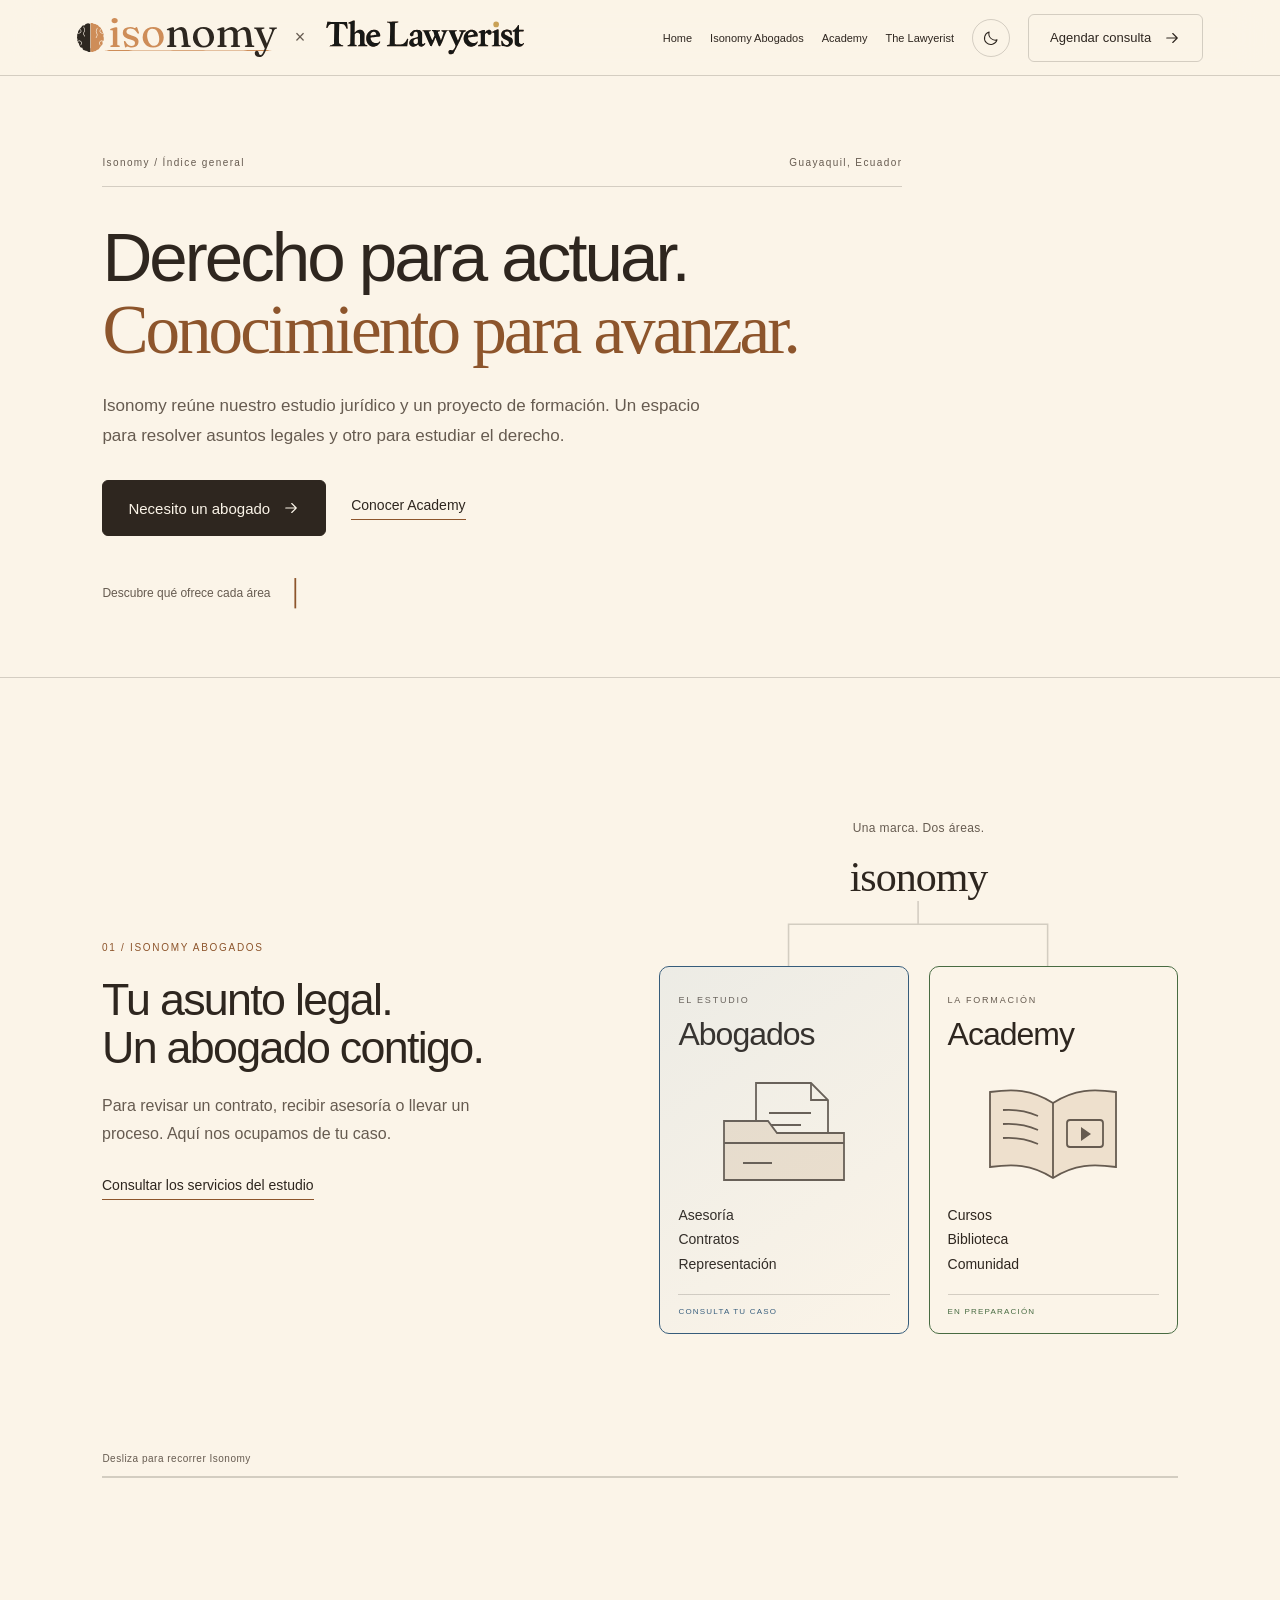
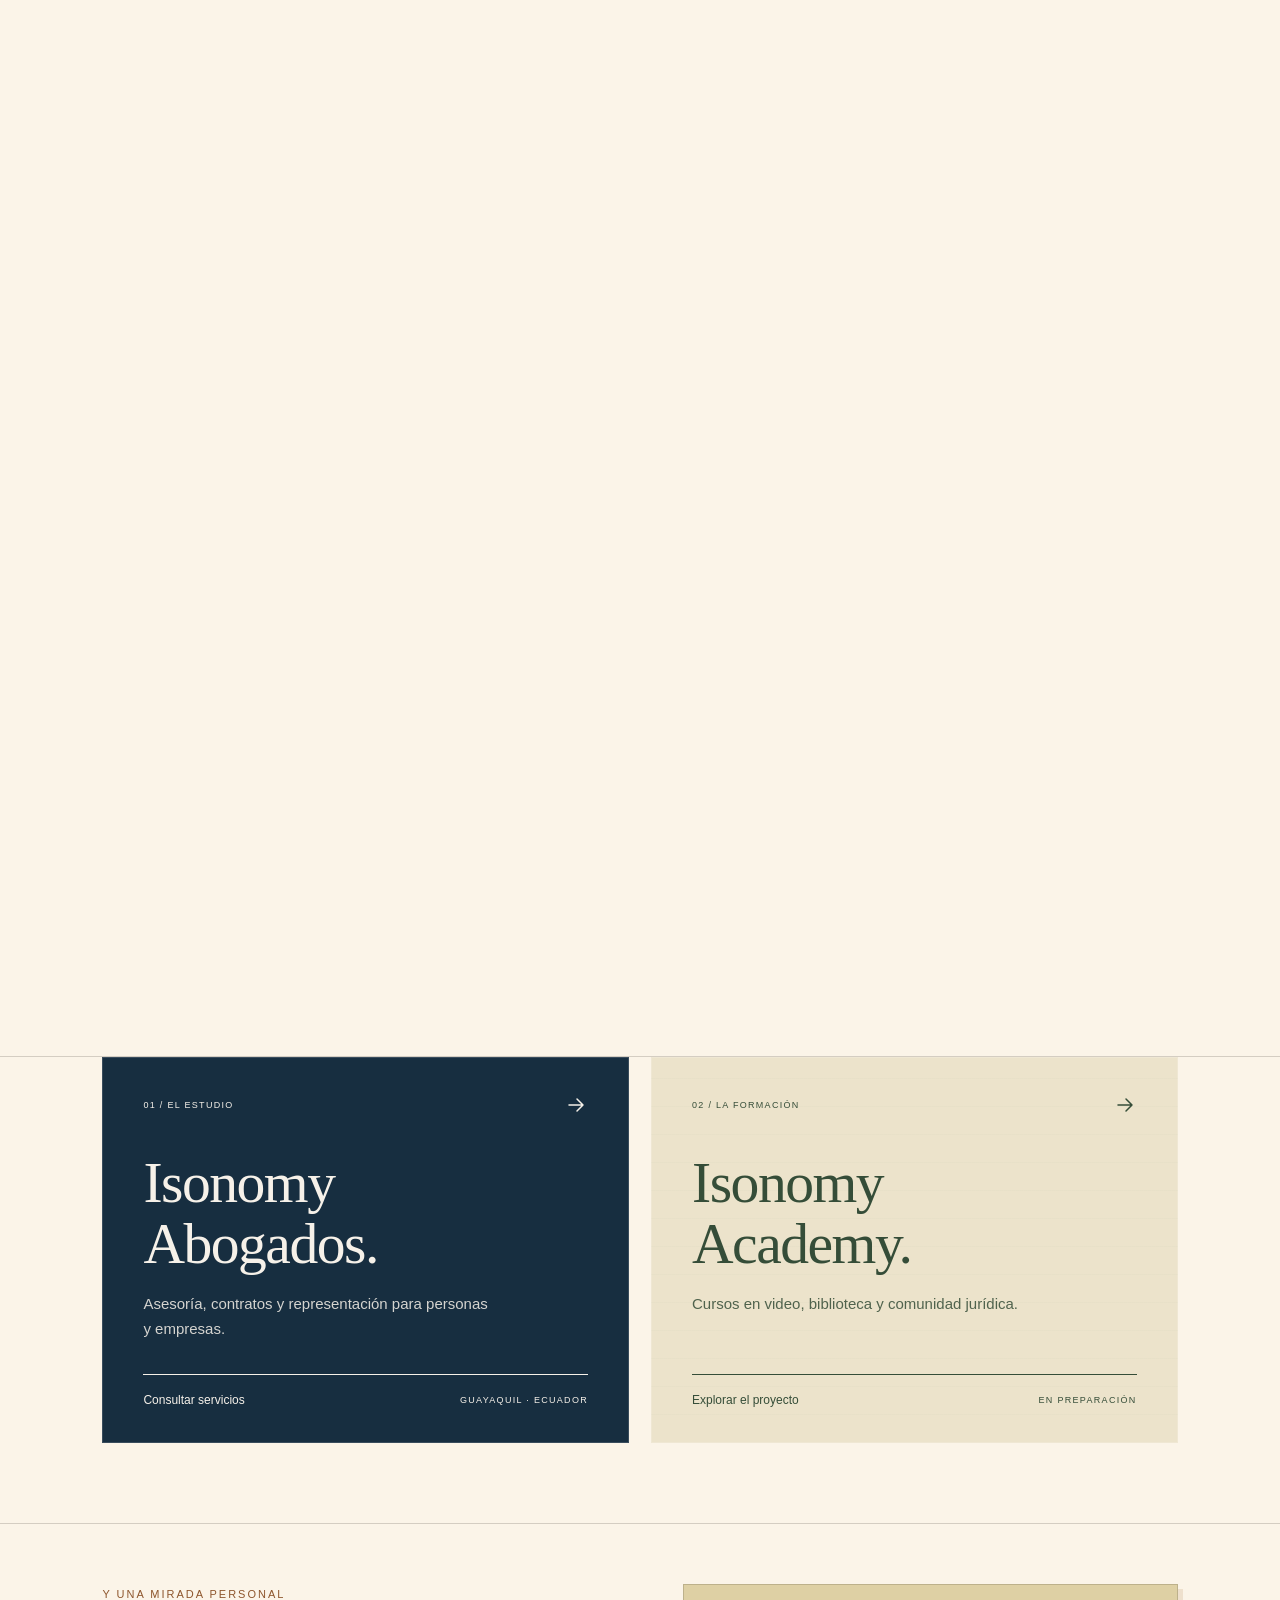
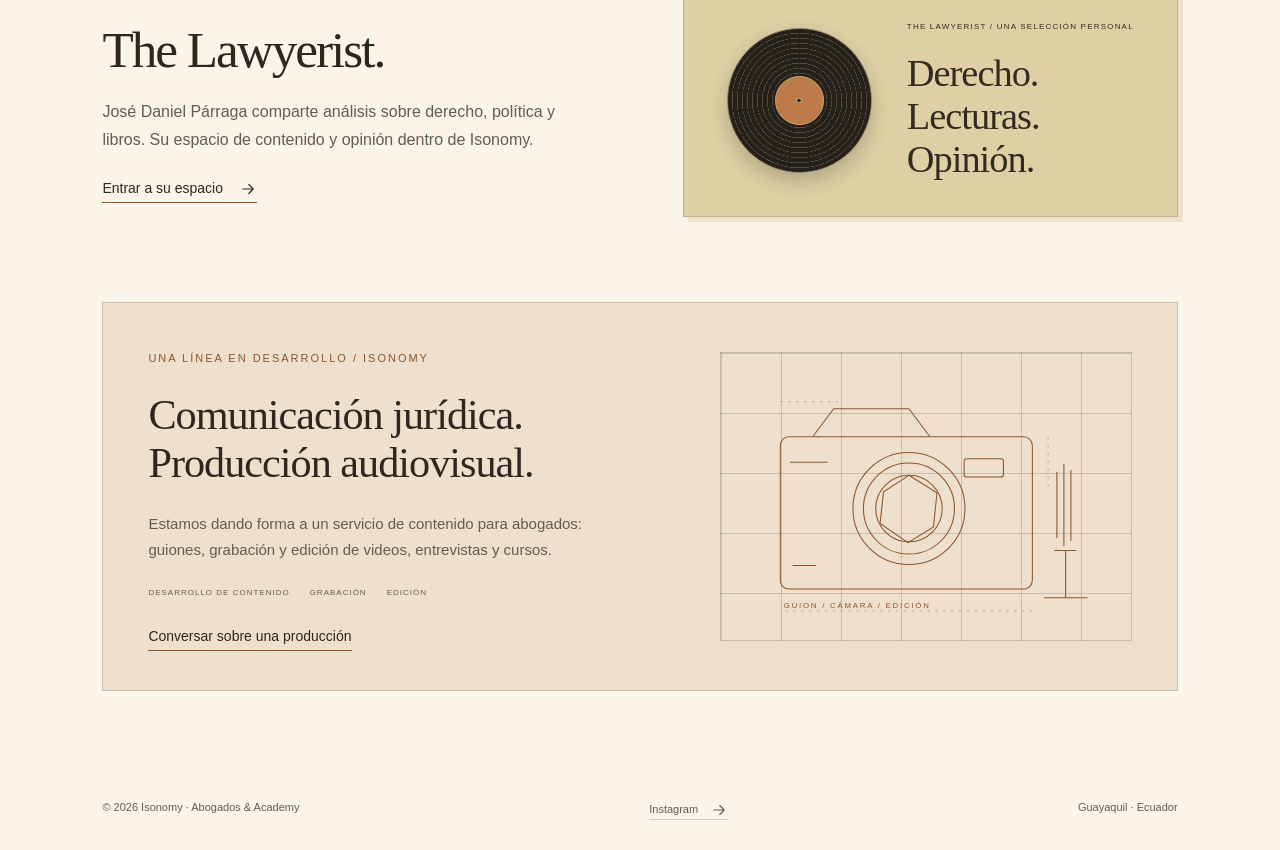
==== commit 17644b7c: "Use vinyl as video presentation and bring tactile paper to Academy" ====
--- a/index.html
+++ b/index.html
@@ -50,7 +50,7 @@
 @media(max-width:650px){.page-intro{padding:135px 7% 50px}.page-intro h1{font-size:43px;letter-spacing:-1.8px}.page-intro .intro-text{font-size:17px}.breadcrumb{margin-bottom:28px}.reading-section{padding:55px 7%}.reading-section .section-head,.detail-grid{grid-template-columns:1fr;gap:22px}.reading-section .section-head{margin-bottom:25px}.reading-section p{font-size:15px}.detail-grid{gap:30px}.reading-section h2{font-size:36px}.plain-list li{grid-template-columns:30px 1fr}.page-note{padding:20px}.page-intro+.scroll-story .hero-row{min-height:auto;padding-top:35px}.faq summary{font-size:18px}}
 
 .personal-nav .personal-wordmark{display:block;width:260px;max-width:65%}.personal-wordmark .theme-logo{display:block;width:100%}.personal-wordmark img{width:100%;height:auto}.personal-site .lawyerist{padding-top:170px}.personal-site .lawyerist h1{font-family:Georgia,serif;font-size:clamp(42px,5vw,76px);font-weight:400;line-height:1.08;letter-spacing:-2px}.personal-site .lawyerist-logo{display:none}.personal-site .section-jump{margin:30px 0 65px}.personal-site #videos,.personal-site #publicaciones{scroll-margin-top:140px}.personal-site .eyebrow{color:#b49a51}.personal-site .film-brand{color:inherit}.home-personal{padding:65px 8%;border-top:1px solid var(--line)}.home-personal h2{font-family:Georgia,serif;font-weight:400;font-size:clamp(38px,5vw,62px);margin:18px 0}.home-personal p{max-width:680px;line-height:1.8;color:var(--muted);margin-bottom:30px}@media(max-width:650px){.personal-site .lawyerist{padding-top:135px}.personal-nav .personal-wordmark{width:215px}.personal-site .lawyerist h1{font-size:43px}.personal-site .section-jump{margin-bottom:45px}}
-</style><link rel="stylesheet" href="/assets/page-identities.css?v=2"><link rel="stylesheet" href="/assets/typography.css?v=2"><link rel="stylesheet" href="/assets/editorial-layout.css?v=1"><link rel="stylesheet" href="/assets/meaningful-scroll.css?v=3"><link rel="stylesheet" href="/assets/art-directions.css?v=1"></head><body class="page-home"><nav><div class="collaboration"><a class="brand" href="/" aria-label="Isonomy, inicio"><span class="theme-logo isonomy-lockup"><img class="logo-dark" src="/assets/brand-1bfff3ba1e45.svg" alt="Isonomy"><img class="logo-light" src="/assets/brand-79583df23917.svg" alt="Isonomy"></span></a><span class="brand-separator" aria-hidden="true">×</span><a class="partner-brand" href="/the-lawyerist/" aria-label="The Lawyerist, marca personal de José Daniel Párraga"><span class="theme-logo lawyerist-lockup"><img class="logo-dark" src="/assets/brand-9d007f1f7aeb.svg" alt="The Lawyerist"><img class="logo-light" src="/assets/brand-e1b86bc1aedf.svg" alt="The Lawyerist"></span></a></div><button class="menu-toggle" type="button" aria-label="Abrir menú" aria-expanded="false" aria-controls="site-links"><span></span><span></span></button><div class="links" id="site-links"><a href="/">Home</a><a href="/abogados/">Isonomy Abogados</a><a href="/academy/">Academy</a><a href="/the-lawyerist/">The Lawyerist</a><button class="theme-toggle" type="button" aria-label="Cambiar a modo claro" title="Cambiar a modo claro"><svg class="theme-sun" viewBox="0 0 24 24" fill="none" aria-hidden="true"><circle cx="12" cy="12" r="3.5"/><path d="M12 2v2m0 16v2M2 12h2m16 0h2M5 5l1.4 1.4m11.2 11.2L19 19M5 19l1.4-1.4M17.6 6.4L19 5"/></svg><svg class="theme-moon" viewBox="0 0 24 24" fill="none" aria-hidden="true"><path d="M20 14.5A8.5 8.5 0 019.5 4 8.5 8.5 0 1020 14.5z"/></svg></button><a class="button" href="/abogados/#contacto">Agendar consulta<svg class="link-icon" viewBox="0 0 24 24" fill="none" aria-hidden="true"><path d="M5 12h14M13 6l6 6-6 6" stroke="currentColor" stroke-width="1.5" stroke-linecap="round" stroke-linejoin="round"/></svg></a></div></nav><main>
+</style><link rel="stylesheet" href="/assets/page-identities.css?v=2"><link rel="stylesheet" href="/assets/typography.css?v=2"><link rel="stylesheet" href="/assets/editorial-layout.css?v=1"><link rel="stylesheet" href="/assets/meaningful-scroll.css?v=3"><link rel="stylesheet" href="/assets/art-directions.css?v=2"></head><body class="page-home"><nav><div class="collaboration"><a class="brand" href="/" aria-label="Isonomy, inicio"><span class="theme-logo isonomy-lockup"><img class="logo-dark" src="/assets/brand-1bfff3ba1e45.svg" alt="Isonomy"><img class="logo-light" src="/assets/brand-79583df23917.svg" alt="Isonomy"></span></a><span class="brand-separator" aria-hidden="true">×</span><a class="partner-brand" href="/the-lawyerist/" aria-label="The Lawyerist, marca personal de José Daniel Párraga"><span class="theme-logo lawyerist-lockup"><img class="logo-dark" src="/assets/brand-9d007f1f7aeb.svg" alt="The Lawyerist"><img class="logo-light" src="/assets/brand-e1b86bc1aedf.svg" alt="The Lawyerist"></span></a></div><button class="menu-toggle" type="button" aria-label="Abrir menú" aria-expanded="false" aria-controls="site-links"><span></span><span></span></button><div class="links" id="site-links"><a href="/">Home</a><a href="/abogados/">Isonomy Abogados</a><a href="/academy/">Academy</a><a href="/the-lawyerist/">The Lawyerist</a><button class="theme-toggle" type="button" aria-label="Cambiar a modo claro" title="Cambiar a modo claro"><svg class="theme-sun" viewBox="0 0 24 24" fill="none" aria-hidden="true"><circle cx="12" cy="12" r="3.5"/><path d="M12 2v2m0 16v2M2 12h2m16 0h2M5 5l1.4 1.4m11.2 11.2L19 19M5 19l1.4-1.4M17.6 6.4L19 5"/></svg><svg class="theme-moon" viewBox="0 0 24 24" fill="none" aria-hidden="true"><path d="M20 14.5A8.5 8.5 0 019.5 4 8.5 8.5 0 1020 14.5z"/></svg></button><a class="button" href="/abogados/#contacto">Agendar consulta<svg class="link-icon" viewBox="0 0 24 24" fill="none" aria-hidden="true"><path d="M5 12h14M13 6l6 6-6 6" stroke="currentColor" stroke-width="1.5" stroke-linecap="round" stroke-linejoin="round"/></svg></a></div></nav><main>
 <section class="portal-hero portal-hero-simple" id="inicio"><div class="portal-copy"><div class="home-edition"><span>Isonomy / Índice general</span><span>Guayaquil, Ecuador</span></div><h1>Derecho para actuar.<br><em>Conocimiento para avanzar.</em></h1><p>Isonomy reúne nuestro estudio jurídico y un proyecto de formación. Un espacio para resolver asuntos legales y otro para estudiar el derecho.</p><div class="hero-actions"><a class="button primary" href="/abogados/">Necesito un abogado <svg class="link-icon" viewBox="0 0 24 24" fill="none" aria-hidden="true"><path d="M5 12h14m-6-6 6 6-6 6" stroke="currentColor" stroke-width="1.5" stroke-linecap="round" stroke-linejoin="round"/></svg></a><a class="text-link" href="/academy/">Conocer Academy</a></div><a class="scroll-invitation" href="#recorrido">Descubre qué ofrece cada área <span aria-hidden="true">│</span></a></div></section>
 <section class="identity-story" id="recorrido" aria-label="Qué es Isonomy">
 <div class="identity-stage">
@@ -67,7 +67,7 @@
 <div class="identity-progress"><span>Desliza para recorrer Isonomy</span><div><i></i></div></div>
 </div></section>
 <section class="portal-paths" aria-label="Las dos áreas de Isonomy"><a class="portal-door practice-door" href="/abogados/"><div class="door-top"><span>01 / EL ESTUDIO</span><svg class="link-icon" viewBox="0 0 24 24" fill="none" aria-hidden="true"><path d="M5 12h14m-6-6 6 6-6 6" stroke="currentColor" stroke-width="1.5" stroke-linecap="round" stroke-linejoin="round"/></svg></div><h2>Isonomy<br>Abogados.</h2><p>Asesoría, contratos y representación para personas y empresas.</p><div class="door-bottom"><span>Consultar servicios</span><span>GUAYAQUIL · ECUADOR</span></div></a><a class="portal-door academy-door" href="/academy/"><div class="door-top"><span>02 / LA FORMACIÓN</span><svg class="link-icon" viewBox="0 0 24 24" fill="none" aria-hidden="true"><path d="M5 12h14m-6-6 6 6-6 6" stroke="currentColor" stroke-width="1.5" stroke-linecap="round" stroke-linejoin="round"/></svg></div><h2>Isonomy<br>Academy.</h2><p>Cursos en video, biblioteca y comunidad jurídica.</p><div class="door-bottom"><span>Explorar el proyecto</span><span>EN PREPARACIÓN</span></div></a></section>
-<section class="personal-bridge" id="lawyerist"><div><span class="eyebrow">Y una mirada personal</span><h2>The Lawyerist.</h2><p>José Daniel Párraga comparte videos, lecturas, opiniones y música. Su espacio personal dentro de Isonomy.</p><a class="text-link" href="/the-lawyerist/">Entrar a su espacio <svg class="link-icon" viewBox="0 0 24 24" fill="none" aria-hidden="true"><path d="M5 12h14m-6-6 6 6-6 6" stroke="currentColor" stroke-width="1.5" stroke-linecap="round" stroke-linejoin="round"/></svg></a></div><div class="personal-preview" aria-hidden="true"><div class="mini-record"></div><div><span>THE LAWYERIST / UNA SELECCIÓN PERSONAL</span><strong>Ideas.<br>Lecturas.<br>Música.</strong></div></div></section><section class="studio-teaser" id="studio"><div class="studio-copy"><span class="eyebrow">Una línea en desarrollo / Isonomy</span><h2>Comunicación jurídica.<br>Producción audiovisual.</h2><p>Estamos dando forma a un servicio de contenido para abogados: guiones, grabación y edición de videos, entrevistas y cursos.</p><div class="studio-capabilities"><span>DESARROLLO DE CONTENIDO</span><span>GRABACIÓN</span><span>EDICIÓN</span></div><a class="text-link" href="https://wa.me/593963894347?text=Hola%2C%20me%20interesa%20conversar%20sobre%20producci%C3%B3n%20de%20contenido%20jur%C3%ADdico." target="_blank" rel="noopener noreferrer">Conversar sobre una producción</a></div><div class="studio-art" aria-hidden="true"><svg viewBox="0 0 440 300" fill="none" stroke="currentColor" stroke-width="1.2"><rect x="54" y="82" width="288" height="174" rx="10"/><path d="m91 82 24-32h86l24 32M65 111h43M68 229h27"/><rect x="264" y="107" width="45" height="21" rx="3"/><circle cx="201" cy="164" r="64"/><circle cx="201" cy="164" r="52"/><circle cx="201" cy="164" r="38"/><path d="m201 126 32 20-4 39-29 18-32-22 4-36 29-19Z"/><path d="M54 42h69m237 40v59m-18 140H54" stroke-dasharray="3 6" opacity=".4"/><path d="M378 113v94m-8-85v76m16-78v81"/><path d="M367 212h25m-12 0v54m-25 0h50"/><text x="58" y="278" fill="currentColor" stroke="none" font-family="Arial,Helvetica,sans-serif" font-size="9" letter-spacing="2">GUION / CÁMARA / EDICIÓN</text></svg></div></section></main><footer><span>© 2026 Isonomy · Abogados &amp; Academy</span><a href="https://www.instagram.com/isonomy.ec/">Instagram<svg class="link-icon" viewBox="0 0 24 24" fill="none" aria-hidden="true"><path d="M5 12h14M13 6l6 6-6 6" stroke="currentColor" stroke-width="1.5" stroke-linecap="round" stroke-linejoin="round"/></svg></a><span>Guayaquil · Ecuador</span></footer>
+<section class="personal-bridge" id="lawyerist"><div><span class="eyebrow">Y una mirada personal</span><h2>The Lawyerist.</h2><p>José Daniel Párraga comparte análisis sobre derecho, política y libros. Su espacio de contenido y opinión dentro de Isonomy.</p><a class="text-link" href="/the-lawyerist/">Entrar a su espacio <svg class="link-icon" viewBox="0 0 24 24" fill="none" aria-hidden="true"><path d="M5 12h14m-6-6 6 6-6 6" stroke="currentColor" stroke-width="1.5" stroke-linecap="round" stroke-linejoin="round"/></svg></a></div><div class="personal-preview" aria-hidden="true"><div class="mini-record"></div><div><span>THE LAWYERIST / UNA SELECCIÓN PERSONAL</span><strong>Derecho.<br>Lecturas.<br>Opinión.</strong></div></div></section><section class="studio-teaser" id="studio"><div class="studio-copy"><span class="eyebrow">Una línea en desarrollo / Isonomy</span><h2>Comunicación jurídica.<br>Producción audiovisual.</h2><p>Estamos dando forma a un servicio de contenido para abogados: guiones, grabación y edición de videos, entrevistas y cursos.</p><div class="studio-capabilities"><span>DESARROLLO DE CONTENIDO</span><span>GRABACIÓN</span><span>EDICIÓN</span></div><a class="text-link" href="https://wa.me/593963894347?text=Hola%2C%20me%20interesa%20conversar%20sobre%20producci%C3%B3n%20de%20contenido%20jur%C3%ADdico." target="_blank" rel="noopener noreferrer">Conversar sobre una producción</a></div><div class="studio-art" aria-hidden="true"><svg viewBox="0 0 440 300" fill="none" stroke="currentColor" stroke-width="1.2"><rect x="54" y="82" width="288" height="174" rx="10"/><path d="m91 82 24-32h86l24 32M65 111h43M68 229h27"/><rect x="264" y="107" width="45" height="21" rx="3"/><circle cx="201" cy="164" r="64"/><circle cx="201" cy="164" r="52"/><circle cx="201" cy="164" r="38"/><path d="m201 126 32 20-4 39-29 18-32-22 4-36 29-19Z"/><path d="M54 42h69m237 40v59m-18 140H54" stroke-dasharray="3 6" opacity=".4"/><path d="M378 113v94m-8-85v76m16-78v81"/><path d="M367 212h25m-12 0v54m-25 0h50"/><text x="58" y="278" fill="currentColor" stroke="none" font-family="Arial,Helvetica,sans-serif" font-size="9" letter-spacing="2">GUION / CÁMARA / EDICIÓN</text></svg></div></section></main><footer><span>© 2026 Isonomy · Abogados &amp; Academy</span><a href="https://www.instagram.com/isonomy.ec/">Instagram<svg class="link-icon" viewBox="0 0 24 24" fill="none" aria-hidden="true"><path d="M5 12h14M13 6l6 6-6 6" stroke="currentColor" stroke-width="1.5" stroke-linecap="round" stroke-linejoin="round"/></svg></a><span>Guayaquil · Ecuador</span></footer>
 <script>
 const root=document.documentElement,toggle=document.querySelector('.theme-toggle'),system=matchMedia('(prefers-color-scheme:dark)'),reduced=matchMedia('(prefers-reduced-motion:reduce)');
 let preference=null;try{preference=localStorage.getItem('isonomy-theme')}catch(e){}
--- a/assets/art-directions.css
+++ b/assets/art-directions.css
@@ -38,7 +38,7 @@
 .community-board>.notebook-stamp{padding:18px 28px 12px}.page-academy .board-entry{border-bottom-style:dashed}.page-academy .board-top{font-size:9px;line-height:1.7}
 .page-academy .book-spine{background-image:repeating-linear-gradient(0deg,transparent,transparent 4px,var(--paper-rule) 5px);border-color:var(--copper);border-radius:2px 5px 0 0;box-shadow:3px 0 0 var(--paper-shadow)}
 .page-academy .academy-now{border-top:1px solid var(--line);background-image:repeating-linear-gradient(0deg,transparent,transparent 29px,var(--paper-rule) 30px)}
-/* The Lawyerist: sleeves, liner notes and a listening room, using real videos. */
+/* The Lawyerist: sleeves and liner notes, using real videos. */
 body.page-personal{--bg:#28221c;--ink:#f4e7c8;--muted:#d0bea2;--copper:#e0ac70;--panel:#372c21;--line:#f4e7c830;--nav:#28221cf5;--law-bg:#28221c;--law-ink:#f4e7c8;--law-muted:#d0bea2;--sleeve:#dac59a;--sleeve-ink:#392b20}
 [data-theme="light"] body.page-personal{--bg:#f0dfba;--ink:#35271f;--muted:#68543f;--copper:#8f4728;--panel:#e2cea5;--line:#35271f38;--nav:#f0dfbaf5;--law-bg:#f0dfba;--law-ink:#35271f;--law-muted:#68543f;--sleeve:#d7bc87;--sleeve-ink:#35271f}
 .page-personal .lawyerist{background:var(--bg)}
@@ -58,18 +58,11 @@
 .page-personal .video-gallery{gap:35px 28px}.page-personal .video-meta{padding:14px 0 10px;border-bottom:1px solid var(--line);color:var(--muted);font-size:8px;line-height:1.8;letter-spacing:.9px}
 .page-personal .film-preview{border-radius:0}.page-personal .video-card .film-preview{box-shadow:4px 4px 0 var(--panel)}
 .page-personal .editorial-channel h2{letter-spacing:-1px}.page-personal .channel-links span{font-family:Georgia,serif}
-.listening-room{padding:65px 0 60px;border-top:1px solid var(--line);border-bottom:1px solid var(--line);display:grid;grid-template-columns:1fr 1.15fr;gap:7%;align-items:center;margin:15px 0 35px}
-.listening-heading{min-width:0}.listening-heading h2{font:400 clamp(34px,4vw,56px)/1.08 Georgia,serif;letter-spacing:-1.3px;margin:24px 0}.listening-heading p{font-size:15px;line-height:1.8;color:var(--muted);max-width:440px}.listening-note{display:block;font-size:11px;line-height:1.7;color:var(--muted);padding-top:18px;border-top:1px solid var(--line);max-width:440px}
-.listening-selection{display:grid;grid-template-columns:repeat(3,minmax(0,1fr));gap:10px;min-width:0;align-items:start}.listening-selection article{position:relative;min-width:0;padding:16px 12px 20px;background:var(--sleeve);color:var(--sleeve-ink);border:1px solid #392b2030;box-shadow:3px 3px 0 var(--panel)}.listening-selection article:nth-child(2){margin-top:30px;background:#b8754b;color:#221b17}.listening-selection article:nth-child(3){margin-top:60px;background:#ccc69b;color:#303126}
-.listening-number{display:block;font-size:9px;letter-spacing:1.3px;padding-bottom:12px;border-bottom:1px solid #392b2040}.listening-selection h3{font:400 20px/1.15 Georgia,serif;margin:20px 0 10px;letter-spacing:-.4px}.listening-selection p{font-size:11px;line-height:1.6;margin:0;opacity:.85}.listening-selection .mini-record{width:100%;max-width:120px;margin:22px auto 0;box-shadow:none}
-.set-lines{height:120px;display:flex;gap:6px;align-items:center;justify-content:center;margin-top:22px}.set-lines i{width:3px;height:45%;background:currentColor;opacity:.8}.set-lines i:nth-child(2n){height:75%}.set-lines i:nth-child(3n){height:30%}.set-lines i:nth-child(5){height:95%}
-.rhythm-marks{height:120px;position:relative;margin-top:22px}.rhythm-marks i{position:absolute;border:1px solid currentColor;border-radius:50%;width:50%;aspect-ratio:1;top:20%;left:5%}.rhythm-marks i:nth-child(2){left:30%;top:5%}.rhythm-marks i:nth-child(3){left:48%;top:28%;width:45%}.rhythm-marks i:nth-child(4){left:22%;top:48%;width:35%;background:currentColor;opacity:.3}
 /* New areas do not change the fixed header or native scroll geometry. */
 .notebook-index a:focus-visible,.text-link:focus-visible,.section-jump a:focus-visible{outline:2px solid var(--copper);outline-offset:5px}
 @media(max-width:1050px){
 .personal-preview{gap:22px;padding:28px}.personal-preview .mini-record{width:115px}
 .page-academy .notebook-heading h1{font-size:54px}.page-personal .editorial-hero{gap:5%}.page-personal .editorial-hero h1{font-size:54px}.record-edition{padding:16px}.record-edition .film-title{font-size:21px}.record-edition .film-brand{width:105px}
-.listening-room{grid-template-columns:1fr;gap:30px}.listening-heading p,.listening-note{max-width:580px}.listening-selection{max-width:720px;gap:18px}.listening-selection article{padding:20px}.listening-selection .mini-record{max-width:145px}.listening-selection h3{font-size:24px}
 }
 @media(max-width:650px){
 .home-edition{font-size:8px;gap:12px;letter-spacing:.7px}.home-edition span:last-child{text-align:right}.page-home .portal-copy h1{margin-top:27px}.personal-preview{justify-content:flex-start;gap:26px;padding:28px}.personal-preview .mini-record{width:110px}.personal-preview strong{font-size:32px}.personal-preview span{font-size:7px;letter-spacing:.8px}
@@ -78,10 +71,40 @@
 .page-academy .academy-shelves{gap:20px;margin-top:45px}.page-academy .shelf-art{border:0;border-right:1px dashed var(--line)}.page-academy .learning-outline{padding:25px 24px 25px 42px}.page-academy .learning-outline:before{left:23px}
 .page-personal .editorial-hero{grid-template-columns:1fr;gap:35px;padding-top:calc(var(--nav-height,94px) + 40px)}.page-personal .editorial-hero h1{font-size:46px;letter-spacing:-1.5px}.personal-edition-label{font-size:8px;letter-spacing:1px;margin-top:20px}.record-edition{max-width:350px;padding:18px}.record-edition .film-title{font-size:23px}.record-edition .film-brand{width:115px}.record-edition .film-caption{font-size:7px;letter-spacing:1px}
 .page-personal .editorial-heading{font-size:9px;gap:15px;align-items:start}.page-personal .video-filters button{font-size:11px;padding:12px 13px}.page-personal .video-gallery{grid-template-columns:1fr;gap:30px}.page-personal .video-card{max-width:380px;margin:0 auto}.page-personal .video-meta{font-size:8px}.page-personal .video-meta span:last-child{font-size:7px}
-.listening-room{padding:45px 0;gap:25px}.listening-heading h2{font-size:40px}.listening-heading p{font-size:14px}.listening-selection{gap:10px;align-items:stretch}.listening-selection article{padding:13px 10px}.listening-selection article:nth-child(2){margin-top:15px}.listening-selection article:nth-child(3){margin-top:30px}.listening-selection h3{font-size:19px}.listening-selection p{font-size:10px}.listening-number{font-size:8px}.listening-selection .mini-record{margin-top:18px}.set-lines,.rhythm-marks{height:85px;margin-top:18px}.set-lines{gap:5px}
 }
 @media(max-width:380px){
 .personal-preview{padding:22px;gap:20px}.personal-preview .mini-record{width:90px}.personal-preview strong{font-size:29px}.personal-preview span{letter-spacing:.2px}
 .record-edition{padding:14px}.record-edition .feature-kicker{font-size:7px;letter-spacing:.5px}.record-edition .film-title{font-size:20px}.record-edition .film-brand{width:100px}.record-edition .film-play{width:36px;height:36px}.record-edition .film-caption{left:calc(8% + 44px);bottom:33px;font-size:7px;letter-spacing:.7px}
-.listening-selection{grid-template-columns:1fr;gap:14px}.listening-selection article,.listening-selection article:nth-child(2),.listening-selection article:nth-child(3){margin:0;display:grid;grid-template-columns:80px 1fr;gap:0 20px;padding:18px;align-items:center}.listening-number{grid-column:2;padding-bottom:6px}.listening-selection .mini-record,.set-lines,.rhythm-marks{grid-column:1;grid-row:1/4;margin:0;width:80px;height:80px}.listening-selection h3{margin:12px 0 7px;grid-column:2}.listening-selection p{grid-column:2}.set-lines{gap:6px}
 }
+/* Every video is a record sleeve; music is a visual reference only. */
+.page-personal .video-gallery{align-items:start;gap:38px 28px}
+.page-personal .video-card.archive-record{width:100%;max-width:none;padding:17px;min-width:0;box-shadow:5px 5px 0 var(--panel)}
+.archive-record .record-stage{width:100%}.archive-record .record-sleeve{width:77%}.archive-record .vinyl-art{top:13%;width:70%}
+.archive-record .film-cover{background:#171815;color:#fcf7ec}.archive-record .film-cover>img{height:100%;object-fit:cover;filter:brightness(.85)}
+.archive-record .film-cover:after{display:block;background:linear-gradient(transparent 30%,#171815e6 80%,#171815)}
+.page-personal .archive-record .film-title{color:#fcf7ec;font-size:clamp(18px,1.6vw,25px);bottom:76px;line-height:1.12}
+.page-personal .archive-record .film-brand{width:110px;max-width:80%}.archive-record .film-brand .logo-dark{display:block!important}.archive-record .film-brand .logo-light{display:none!important}
+.archive-record .film-play{border-color:#fcf7ec80;color:#fcf7ec}.archive-record .film-caption{color:#fcf7ec}
+.page-personal .archive-record .feature-kicker{font-size:7px;letter-spacing:.6px;line-height:1.6;margin-bottom:17px;align-items:start}.archive-record .feature-kicker>span:last-child{text-align:right}
+.page-personal .archive-record .video-meta{color:var(--sleeve-ink);border-color:#392b2040;margin-top:18px;padding:13px 0 0;font-size:8px;letter-spacing:.5px;line-height:1.6}
+.page-personal .archive-record .video-meta>span:last-child{font-size:7px}
+.page-personal .archive-record .film-preview{box-shadow:none}
+@media(min-width:651px) and (max-width:1050px){.page-personal .video-gallery{grid-template-columns:repeat(2,minmax(0,1fr))}.page-personal .archive-record .film-title{font-size:22px}}
+@media(max-width:650px){.page-personal .video-card.archive-record{max-width:380px;padding:18px}.page-personal .archive-record .film-title{font-size:23px}.page-personal .archive-record .feature-kicker{font-size:8px}.page-personal .archive-record .film-brand{width:115px}.page-personal .video-gallery{gap:35px}}
+@media(max-width:380px){.page-personal .video-card.archive-record{padding:14px}.page-personal .archive-record .film-title{font-size:20px}.page-personal .archive-record .feature-kicker{font-size:7px}.page-personal .archive-record .film-brand{width:100px}}
+/* Academy uses scanned paper and pencil artwork, with live readable labels. */
+.page-academy main{background-image:linear-gradient(var(--paper-wash,#202c24da),var(--paper-wash,#202c24da)),url('/assets/academy-paper-texture-v2.webp');background-size:auto,620px 620px;background-color:var(--bg)}
+[data-theme="light"] body.page-academy{--paper-wash:#f2e9d52b}
+.page-academy .notebook-heading{align-items:center}
+.page-academy .notebook-figure.paper-figure{padding:0;background:#f2e9d5;color:#484936;border:0;box-shadow:3px 6px 18px #0002;transform:rotate(-.6deg)}
+.paper-figure:before,.paper-figure:after{display:none}
+.notebook-figure .paper-study{display:block;width:100%;height:auto;mix-blend-mode:normal}
+.notebook-figure .paper-legend{display:flex;flex-wrap:wrap;justify-content:space-around;gap:12px;margin:0;padding:18px 15px;background:#f2e9d5;border-top:1px solid #514d4028;font-size:11px;line-height:1.5;color:#484936}
+.paper-legend b{font-weight:400;font-size:9px;margin-right:7px;color:#59664a}
+.page-academy .shelf-art{background-image:linear-gradient(var(--paper-wash,#202c24d9),var(--paper-wash,#202c24d9)),url('/assets/academy-paper-texture-v2.webp');background-size:auto,400px 400px;background-color:var(--panel)}
+.page-academy .academy-shelves>a{background-image:linear-gradient(var(--paper-wash,#202c24da),var(--paper-wash,#202c24da)),url('/assets/academy-paper-texture-v2.webp');background-size:auto,620px 620px;border-color:var(--line);box-shadow:2px 4px 9px #0001}
+.page-academy .academy-shelves>a:nth-child(2){transform:rotate(.35deg)}
+.page-academy .learning-outline,.page-academy .community-board{background-image:linear-gradient(var(--paper-wash,#202c24da),var(--paper-wash,#202c24da)),url('/assets/academy-paper-texture-v2.webp');background-size:auto,620px 620px;box-shadow:3px 5px 14px #0002}
+.page-academy .learning-outline{transform:rotate(-.4deg)}.page-academy .community-board{transform:rotate(.4deg)}
+.page-academy .academy-now{background-image:linear-gradient(var(--paper-wash,#202c24da),var(--paper-wash,#202c24da)),url('/assets/academy-paper-texture-v2.webp');background-size:auto,620px 620px}
+@media(max-width:650px){.notebook-figure .paper-legend{font-size:10px;gap:10px;padding:15px 10px}.page-academy .notebook-figure.paper-figure{max-width:420px}.page-academy .academy-shelves>a:nth-child(2){transform:none}.page-academy main{background-size:auto,480px 480px}}
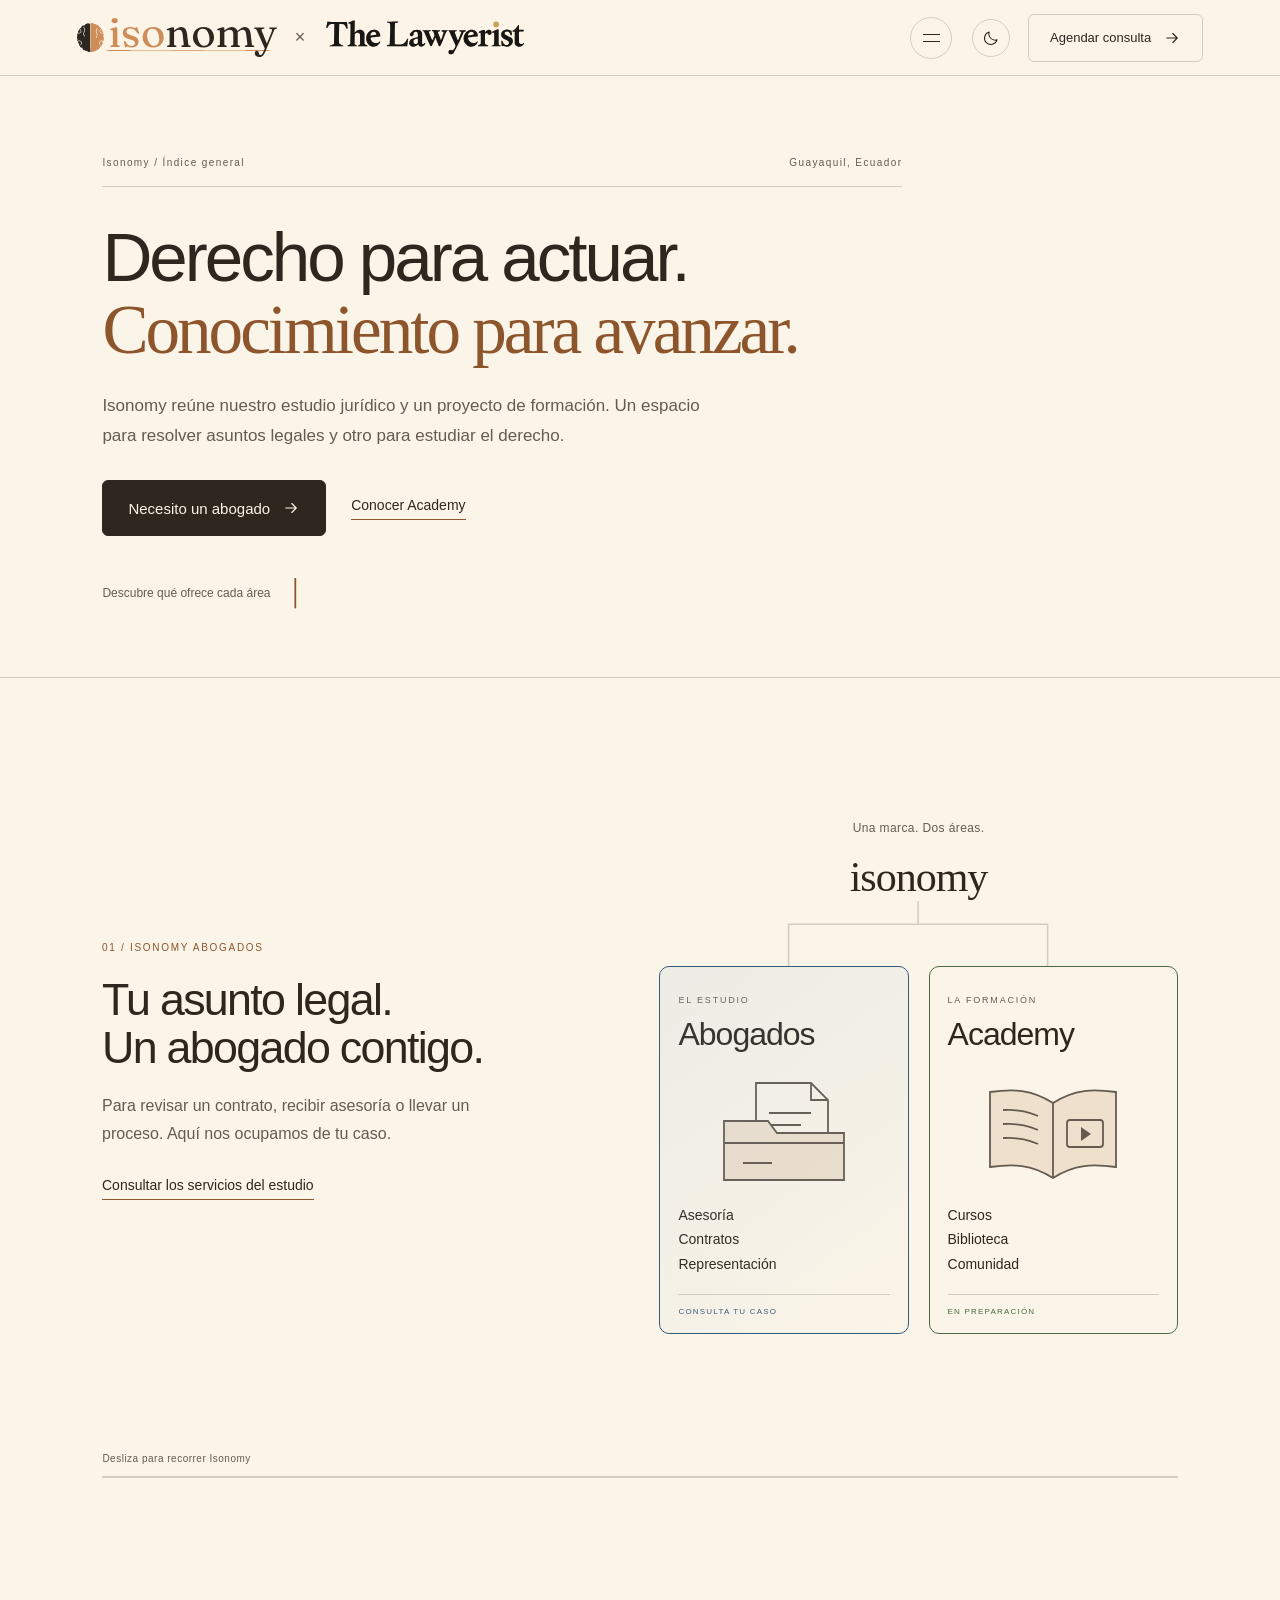
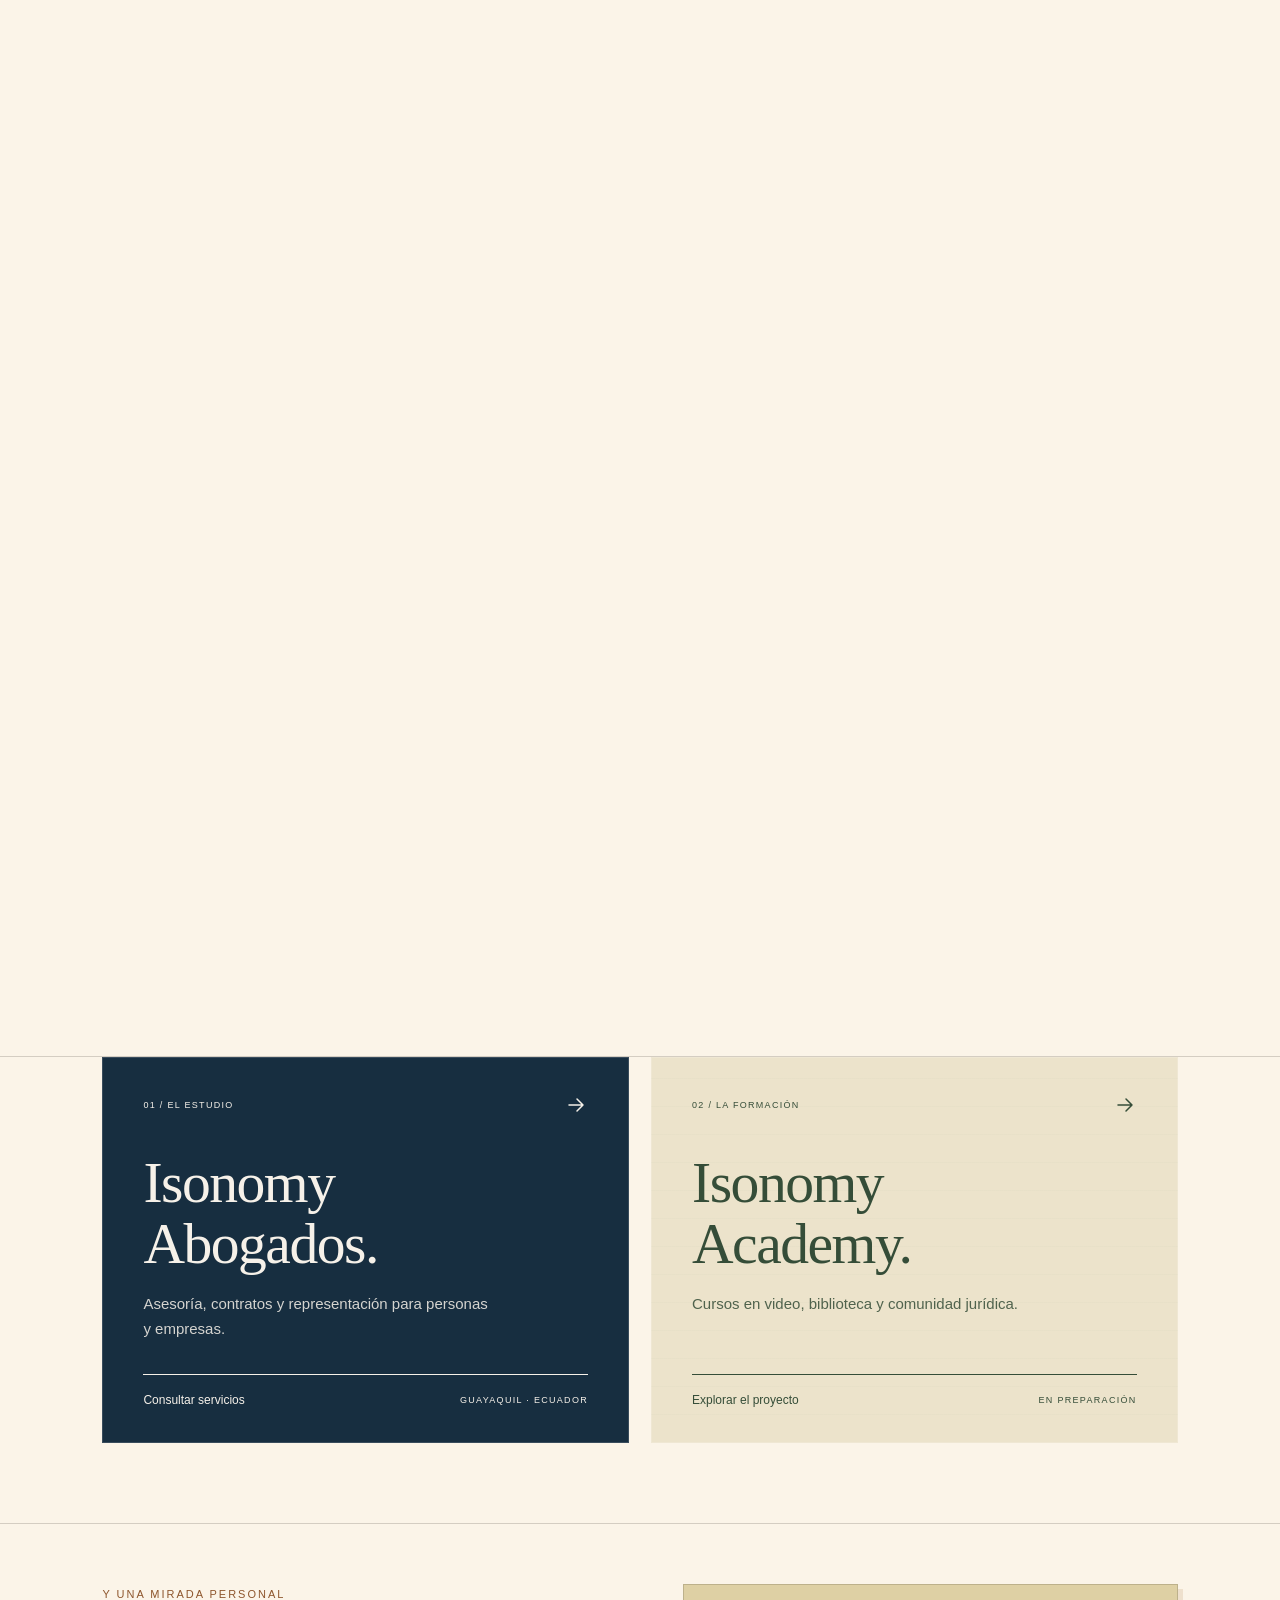
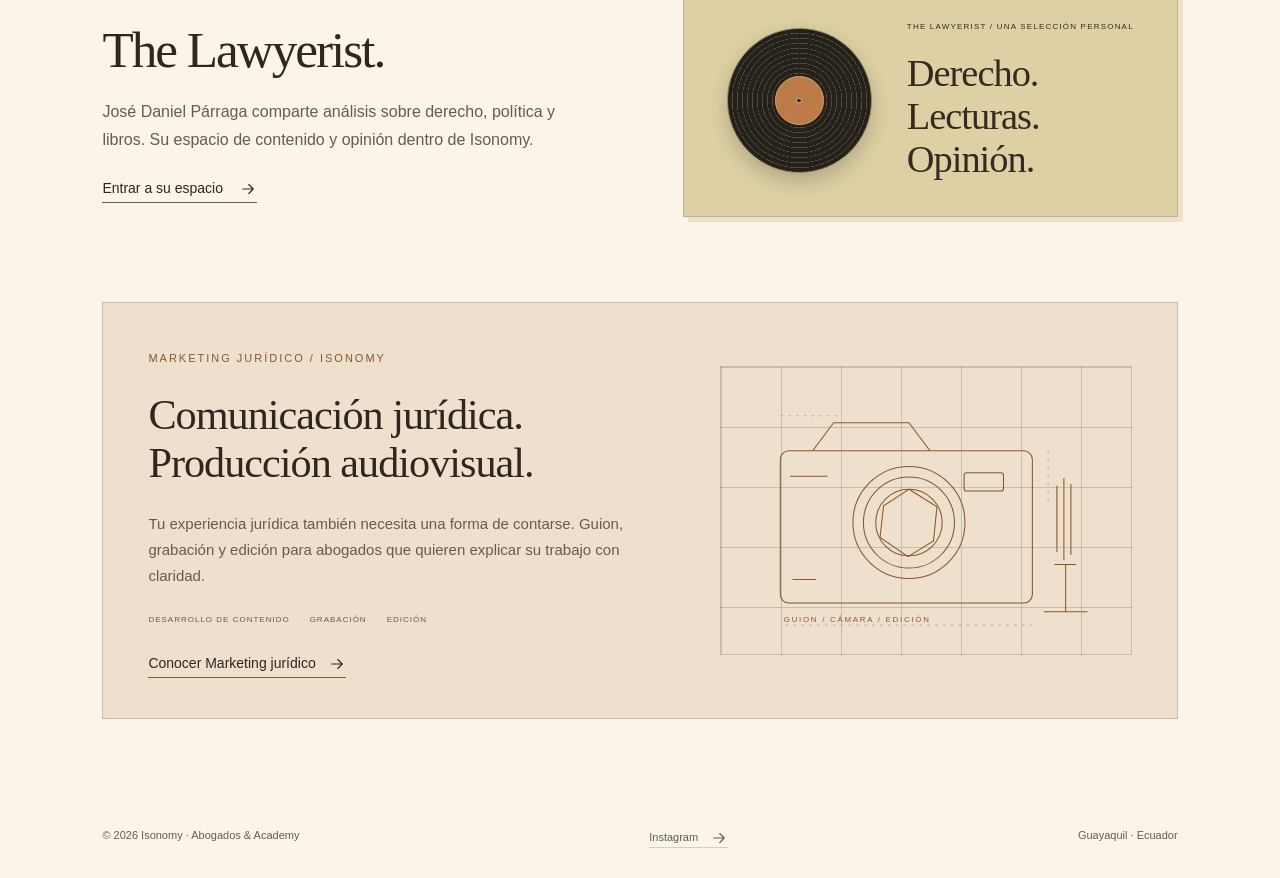
==== commit 50f59be5: "Give The Lawyerist a print identity and add legal marketing page" ====
--- a/index.html
+++ b/index.html
@@ -50,7 +50,7 @@
 @media(max-width:650px){.page-intro{padding:135px 7% 50px}.page-intro h1{font-size:43px;letter-spacing:-1.8px}.page-intro .intro-text{font-size:17px}.breadcrumb{margin-bottom:28px}.reading-section{padding:55px 7%}.reading-section .section-head,.detail-grid{grid-template-columns:1fr;gap:22px}.reading-section .section-head{margin-bottom:25px}.reading-section p{font-size:15px}.detail-grid{gap:30px}.reading-section h2{font-size:36px}.plain-list li{grid-template-columns:30px 1fr}.page-note{padding:20px}.page-intro+.scroll-story .hero-row{min-height:auto;padding-top:35px}.faq summary{font-size:18px}}
 
 .personal-nav .personal-wordmark{display:block;width:260px;max-width:65%}.personal-wordmark .theme-logo{display:block;width:100%}.personal-wordmark img{width:100%;height:auto}.personal-site .lawyerist{padding-top:170px}.personal-site .lawyerist h1{font-family:Georgia,serif;font-size:clamp(42px,5vw,76px);font-weight:400;line-height:1.08;letter-spacing:-2px}.personal-site .lawyerist-logo{display:none}.personal-site .section-jump{margin:30px 0 65px}.personal-site #videos,.personal-site #publicaciones{scroll-margin-top:140px}.personal-site .eyebrow{color:#b49a51}.personal-site .film-brand{color:inherit}.home-personal{padding:65px 8%;border-top:1px solid var(--line)}.home-personal h2{font-family:Georgia,serif;font-weight:400;font-size:clamp(38px,5vw,62px);margin:18px 0}.home-personal p{max-width:680px;line-height:1.8;color:var(--muted);margin-bottom:30px}@media(max-width:650px){.personal-site .lawyerist{padding-top:135px}.personal-nav .personal-wordmark{width:215px}.personal-site .lawyerist h1{font-size:43px}.personal-site .section-jump{margin-bottom:45px}}
-</style><link rel="stylesheet" href="/assets/page-identities.css?v=2"><link rel="stylesheet" href="/assets/typography.css?v=2"><link rel="stylesheet" href="/assets/editorial-layout.css?v=1"><link rel="stylesheet" href="/assets/meaningful-scroll.css?v=3"><link rel="stylesheet" href="/assets/art-directions.css?v=2"></head><body class="page-home"><nav><div class="collaboration"><a class="brand" href="/" aria-label="Isonomy, inicio"><span class="theme-logo isonomy-lockup"><img class="logo-dark" src="/assets/brand-1bfff3ba1e45.svg" alt="Isonomy"><img class="logo-light" src="/assets/brand-79583df23917.svg" alt="Isonomy"></span></a><span class="brand-separator" aria-hidden="true">×</span><a class="partner-brand" href="/the-lawyerist/" aria-label="The Lawyerist, marca personal de José Daniel Párraga"><span class="theme-logo lawyerist-lockup"><img class="logo-dark" src="/assets/brand-9d007f1f7aeb.svg" alt="The Lawyerist"><img class="logo-light" src="/assets/brand-e1b86bc1aedf.svg" alt="The Lawyerist"></span></a></div><button class="menu-toggle" type="button" aria-label="Abrir menú" aria-expanded="false" aria-controls="site-links"><span></span><span></span></button><div class="links" id="site-links"><a href="/">Home</a><a href="/abogados/">Isonomy Abogados</a><a href="/academy/">Academy</a><a href="/the-lawyerist/">The Lawyerist</a><button class="theme-toggle" type="button" aria-label="Cambiar a modo claro" title="Cambiar a modo claro"><svg class="theme-sun" viewBox="0 0 24 24" fill="none" aria-hidden="true"><circle cx="12" cy="12" r="3.5"/><path d="M12 2v2m0 16v2M2 12h2m16 0h2M5 5l1.4 1.4m11.2 11.2L19 19M5 19l1.4-1.4M17.6 6.4L19 5"/></svg><svg class="theme-moon" viewBox="0 0 24 24" fill="none" aria-hidden="true"><path d="M20 14.5A8.5 8.5 0 019.5 4 8.5 8.5 0 1020 14.5z"/></svg></button><a class="button" href="/abogados/#contacto">Agendar consulta<svg class="link-icon" viewBox="0 0 24 24" fill="none" aria-hidden="true"><path d="M5 12h14M13 6l6 6-6 6" stroke="currentColor" stroke-width="1.5" stroke-linecap="round" stroke-linejoin="round"/></svg></a></div></nav><main>
+</style><link rel="stylesheet" href="/assets/page-identities.css?v=2"><link rel="stylesheet" href="/assets/typography.css?v=2"><link rel="stylesheet" href="/assets/editorial-layout.css?v=1"><link rel="stylesheet" href="/assets/meaningful-scroll.css?v=3"><link rel="stylesheet" href="/assets/art-directions.css?v=2"><link rel="stylesheet" href="/assets/site-navigation.css?v=1"></head><body class="page-home"><nav><div class="collaboration"><a class="brand" href="/" aria-label="Isonomy, inicio"><span class="theme-logo isonomy-lockup"><img class="logo-dark" src="/assets/brand-1bfff3ba1e45.svg" alt="Isonomy"><img class="logo-light" src="/assets/brand-79583df23917.svg" alt="Isonomy"></span></a><span class="brand-separator" aria-hidden="true">×</span><a class="partner-brand" href="/the-lawyerist/" aria-label="The Lawyerist, marca personal de José Daniel Párraga"><span class="theme-logo lawyerist-lockup"><img class="logo-dark" src="/assets/brand-9d007f1f7aeb.svg" alt="The Lawyerist"><img class="logo-light" src="/assets/brand-e1b86bc1aedf.svg" alt="The Lawyerist"></span></a></div><button class="menu-toggle" type="button" aria-label="Abrir menú" aria-expanded="false" aria-controls="site-links"><span></span><span></span></button><div class="links" id="site-links"><a href="/">Home</a><a href="/abogados/">Isonomy Abogados</a><a href="/academy/">Academy</a><a href="/marketing-juridico/">Marketing jurídico</a><a href="/the-lawyerist/">The Lawyerist</a><button class="theme-toggle" type="button" aria-label="Cambiar a modo claro" title="Cambiar a modo claro"><svg class="theme-sun" viewBox="0 0 24 24" fill="none" aria-hidden="true"><circle cx="12" cy="12" r="3.5"/><path d="M12 2v2m0 16v2M2 12h2m16 0h2M5 5l1.4 1.4m11.2 11.2L19 19M5 19l1.4-1.4M17.6 6.4L19 5"/></svg><svg class="theme-moon" viewBox="0 0 24 24" fill="none" aria-hidden="true"><path d="M20 14.5A8.5 8.5 0 019.5 4 8.5 8.5 0 1020 14.5z"/></svg></button><a class="button" href="/abogados/#contacto">Agendar consulta<svg class="link-icon" viewBox="0 0 24 24" fill="none" aria-hidden="true"><path d="M5 12h14M13 6l6 6-6 6" stroke="currentColor" stroke-width="1.5" stroke-linecap="round" stroke-linejoin="round"/></svg></a></div></nav><main>
 <section class="portal-hero portal-hero-simple" id="inicio"><div class="portal-copy"><div class="home-edition"><span>Isonomy / Índice general</span><span>Guayaquil, Ecuador</span></div><h1>Derecho para actuar.<br><em>Conocimiento para avanzar.</em></h1><p>Isonomy reúne nuestro estudio jurídico y un proyecto de formación. Un espacio para resolver asuntos legales y otro para estudiar el derecho.</p><div class="hero-actions"><a class="button primary" href="/abogados/">Necesito un abogado <svg class="link-icon" viewBox="0 0 24 24" fill="none" aria-hidden="true"><path d="M5 12h14m-6-6 6 6-6 6" stroke="currentColor" stroke-width="1.5" stroke-linecap="round" stroke-linejoin="round"/></svg></a><a class="text-link" href="/academy/">Conocer Academy</a></div><a class="scroll-invitation" href="#recorrido">Descubre qué ofrece cada área <span aria-hidden="true">│</span></a></div></section>
 <section class="identity-story" id="recorrido" aria-label="Qué es Isonomy">
 <div class="identity-stage">
@@ -67,7 +67,7 @@
 <div class="identity-progress"><span>Desliza para recorrer Isonomy</span><div><i></i></div></div>
 </div></section>
 <section class="portal-paths" aria-label="Las dos áreas de Isonomy"><a class="portal-door practice-door" href="/abogados/"><div class="door-top"><span>01 / EL ESTUDIO</span><svg class="link-icon" viewBox="0 0 24 24" fill="none" aria-hidden="true"><path d="M5 12h14m-6-6 6 6-6 6" stroke="currentColor" stroke-width="1.5" stroke-linecap="round" stroke-linejoin="round"/></svg></div><h2>Isonomy<br>Abogados.</h2><p>Asesoría, contratos y representación para personas y empresas.</p><div class="door-bottom"><span>Consultar servicios</span><span>GUAYAQUIL · ECUADOR</span></div></a><a class="portal-door academy-door" href="/academy/"><div class="door-top"><span>02 / LA FORMACIÓN</span><svg class="link-icon" viewBox="0 0 24 24" fill="none" aria-hidden="true"><path d="M5 12h14m-6-6 6 6-6 6" stroke="currentColor" stroke-width="1.5" stroke-linecap="round" stroke-linejoin="round"/></svg></div><h2>Isonomy<br>Academy.</h2><p>Cursos en video, biblioteca y comunidad jurídica.</p><div class="door-bottom"><span>Explorar el proyecto</span><span>EN PREPARACIÓN</span></div></a></section>
-<section class="personal-bridge" id="lawyerist"><div><span class="eyebrow">Y una mirada personal</span><h2>The Lawyerist.</h2><p>José Daniel Párraga comparte análisis sobre derecho, política y libros. Su espacio de contenido y opinión dentro de Isonomy.</p><a class="text-link" href="/the-lawyerist/">Entrar a su espacio <svg class="link-icon" viewBox="0 0 24 24" fill="none" aria-hidden="true"><path d="M5 12h14m-6-6 6 6-6 6" stroke="currentColor" stroke-width="1.5" stroke-linecap="round" stroke-linejoin="round"/></svg></a></div><div class="personal-preview" aria-hidden="true"><div class="mini-record"></div><div><span>THE LAWYERIST / UNA SELECCIÓN PERSONAL</span><strong>Derecho.<br>Lecturas.<br>Opinión.</strong></div></div></section><section class="studio-teaser" id="studio"><div class="studio-copy"><span class="eyebrow">Una línea en desarrollo / Isonomy</span><h2>Comunicación jurídica.<br>Producción audiovisual.</h2><p>Estamos dando forma a un servicio de contenido para abogados: guiones, grabación y edición de videos, entrevistas y cursos.</p><div class="studio-capabilities"><span>DESARROLLO DE CONTENIDO</span><span>GRABACIÓN</span><span>EDICIÓN</span></div><a class="text-link" href="https://wa.me/593963894347?text=Hola%2C%20me%20interesa%20conversar%20sobre%20producci%C3%B3n%20de%20contenido%20jur%C3%ADdico." target="_blank" rel="noopener noreferrer">Conversar sobre una producción</a></div><div class="studio-art" aria-hidden="true"><svg viewBox="0 0 440 300" fill="none" stroke="currentColor" stroke-width="1.2"><rect x="54" y="82" width="288" height="174" rx="10"/><path d="m91 82 24-32h86l24 32M65 111h43M68 229h27"/><rect x="264" y="107" width="45" height="21" rx="3"/><circle cx="201" cy="164" r="64"/><circle cx="201" cy="164" r="52"/><circle cx="201" cy="164" r="38"/><path d="m201 126 32 20-4 39-29 18-32-22 4-36 29-19Z"/><path d="M54 42h69m237 40v59m-18 140H54" stroke-dasharray="3 6" opacity=".4"/><path d="M378 113v94m-8-85v76m16-78v81"/><path d="M367 212h25m-12 0v54m-25 0h50"/><text x="58" y="278" fill="currentColor" stroke="none" font-family="Arial,Helvetica,sans-serif" font-size="9" letter-spacing="2">GUION / CÁMARA / EDICIÓN</text></svg></div></section></main><footer><span>© 2026 Isonomy · Abogados &amp; Academy</span><a href="https://www.instagram.com/isonomy.ec/">Instagram<svg class="link-icon" viewBox="0 0 24 24" fill="none" aria-hidden="true"><path d="M5 12h14M13 6l6 6-6 6" stroke="currentColor" stroke-width="1.5" stroke-linecap="round" stroke-linejoin="round"/></svg></a><span>Guayaquil · Ecuador</span></footer>
+<section class="personal-bridge" id="lawyerist"><div><span class="eyebrow">Y una mirada personal</span><h2>The Lawyerist.</h2><p>José Daniel Párraga comparte análisis sobre derecho, política y libros. Su espacio de contenido y opinión dentro de Isonomy.</p><a class="text-link" href="/the-lawyerist/">Entrar a su espacio <svg class="link-icon" viewBox="0 0 24 24" fill="none" aria-hidden="true"><path d="M5 12h14m-6-6 6 6-6 6" stroke="currentColor" stroke-width="1.5" stroke-linecap="round" stroke-linejoin="round"/></svg></a></div><div class="personal-preview" aria-hidden="true"><div class="mini-record"></div><div><span>THE LAWYERIST / UNA SELECCIÓN PERSONAL</span><strong>Derecho.<br>Lecturas.<br>Opinión.</strong></div></div></section><section class="studio-teaser" id="studio"><div class="studio-copy"><span class="eyebrow">Marketing jurídico / Isonomy</span><h2>Comunicación jurídica.<br>Producción audiovisual.</h2><p>Tu experiencia jurídica también necesita una forma de contarse. Guion, grabación y edición para abogados que quieren explicar su trabajo con claridad.</p><div class="studio-capabilities"><span>DESARROLLO DE CONTENIDO</span><span>GRABACIÓN</span><span>EDICIÓN</span></div><a class="text-link" href="/marketing-juridico/">Conocer Marketing jurídico<svg class="link-icon" viewBox="0 0 24 24" fill="none" aria-hidden="true"><path d="M5 12h14m-6-6 6 6-6 6" stroke="currentColor" stroke-width="1.5" stroke-linecap="round" stroke-linejoin="round"/></svg></a></div><div class="studio-art" aria-hidden="true"><svg viewBox="0 0 440 300" fill="none" stroke="currentColor" stroke-width="1.2"><rect x="54" y="82" width="288" height="174" rx="10"/><path d="m91 82 24-32h86l24 32M65 111h43M68 229h27"/><rect x="264" y="107" width="45" height="21" rx="3"/><circle cx="201" cy="164" r="64"/><circle cx="201" cy="164" r="52"/><circle cx="201" cy="164" r="38"/><path d="m201 126 32 20-4 39-29 18-32-22 4-36 29-19Z"/><path d="M54 42h69m237 40v59m-18 140H54" stroke-dasharray="3 6" opacity=".4"/><path d="M378 113v94m-8-85v76m16-78v81"/><path d="M367 212h25m-12 0v54m-25 0h50"/><text x="58" y="278" fill="currentColor" stroke="none" font-family="Arial,Helvetica,sans-serif" font-size="9" letter-spacing="2">GUION / CÁMARA / EDICIÓN</text></svg></div></section></main><footer><span>© 2026 Isonomy · Abogados &amp; Academy</span><a href="https://www.instagram.com/isonomy.ec/">Instagram<svg class="link-icon" viewBox="0 0 24 24" fill="none" aria-hidden="true"><path d="M5 12h14M13 6l6 6-6 6" stroke="currentColor" stroke-width="1.5" stroke-linecap="round" stroke-linejoin="round"/></svg></a><span>Guayaquil · Ecuador</span></footer>
 <script>
 const root=document.documentElement,toggle=document.querySelector('.theme-toggle'),system=matchMedia('(prefers-color-scheme:dark)'),reduced=matchMedia('(prefers-reduced-motion:reduce)');
 let preference=null;try{preference=localStorage.getItem('isonomy-theme')}catch(e){}
--- a/assets/site-navigation.css
+++ b/assets/site-navigation.css
@@ -0,0 +1,11 @@
+/* Five destinations; collapse before the corporate lockups and links collide. */
+@media(min-width:1151px) and (max-width:1420px){
+body:not(.page-personal) nav{flex-wrap:nowrap}
+body:not(.page-personal) nav .menu-toggle{display:flex;flex-direction:column;gap:6px;justify-content:center;align-items:center;width:42px;height:42px;background:transparent;border:1px solid var(--line);border-radius:50%;color:var(--ink);margin-left:auto;flex-shrink:0}
+body:not(.page-personal) .menu-toggle span{display:block;width:17px;height:1px;background:currentColor}
+body:not(.page-personal) nav .links>a:not(.button){display:none}
+body:not(.page-personal) nav.menu-open .links{position:absolute;top:100%;left:0;right:0;padding:22px 7%;background:var(--bg);border-bottom:1px solid var(--line);display:flex;flex-wrap:wrap;gap:22px}
+body:not(.page-personal) nav.menu-open .links>a:not(.button){display:block;font-size:15px}
+}
+@media(min-width:1421px){body:not(.page-personal) nav .links{gap:16px;font-size:11px}}
+@media(max-width:650px){body:not(.page-personal) nav.menu-open .links{display:grid;grid-template-columns:1fr 1fr;gap:12px 20px;padding:20px 7%}body:not(.page-personal) nav.menu-open .links>a{min-height:44px;display:flex!important;align-items:center;line-height:1.4}body:not(.page-personal) nav.menu-open .links>.button{max-width:none;font-size:12px;grid-column:1/-1;justify-self:start}}
